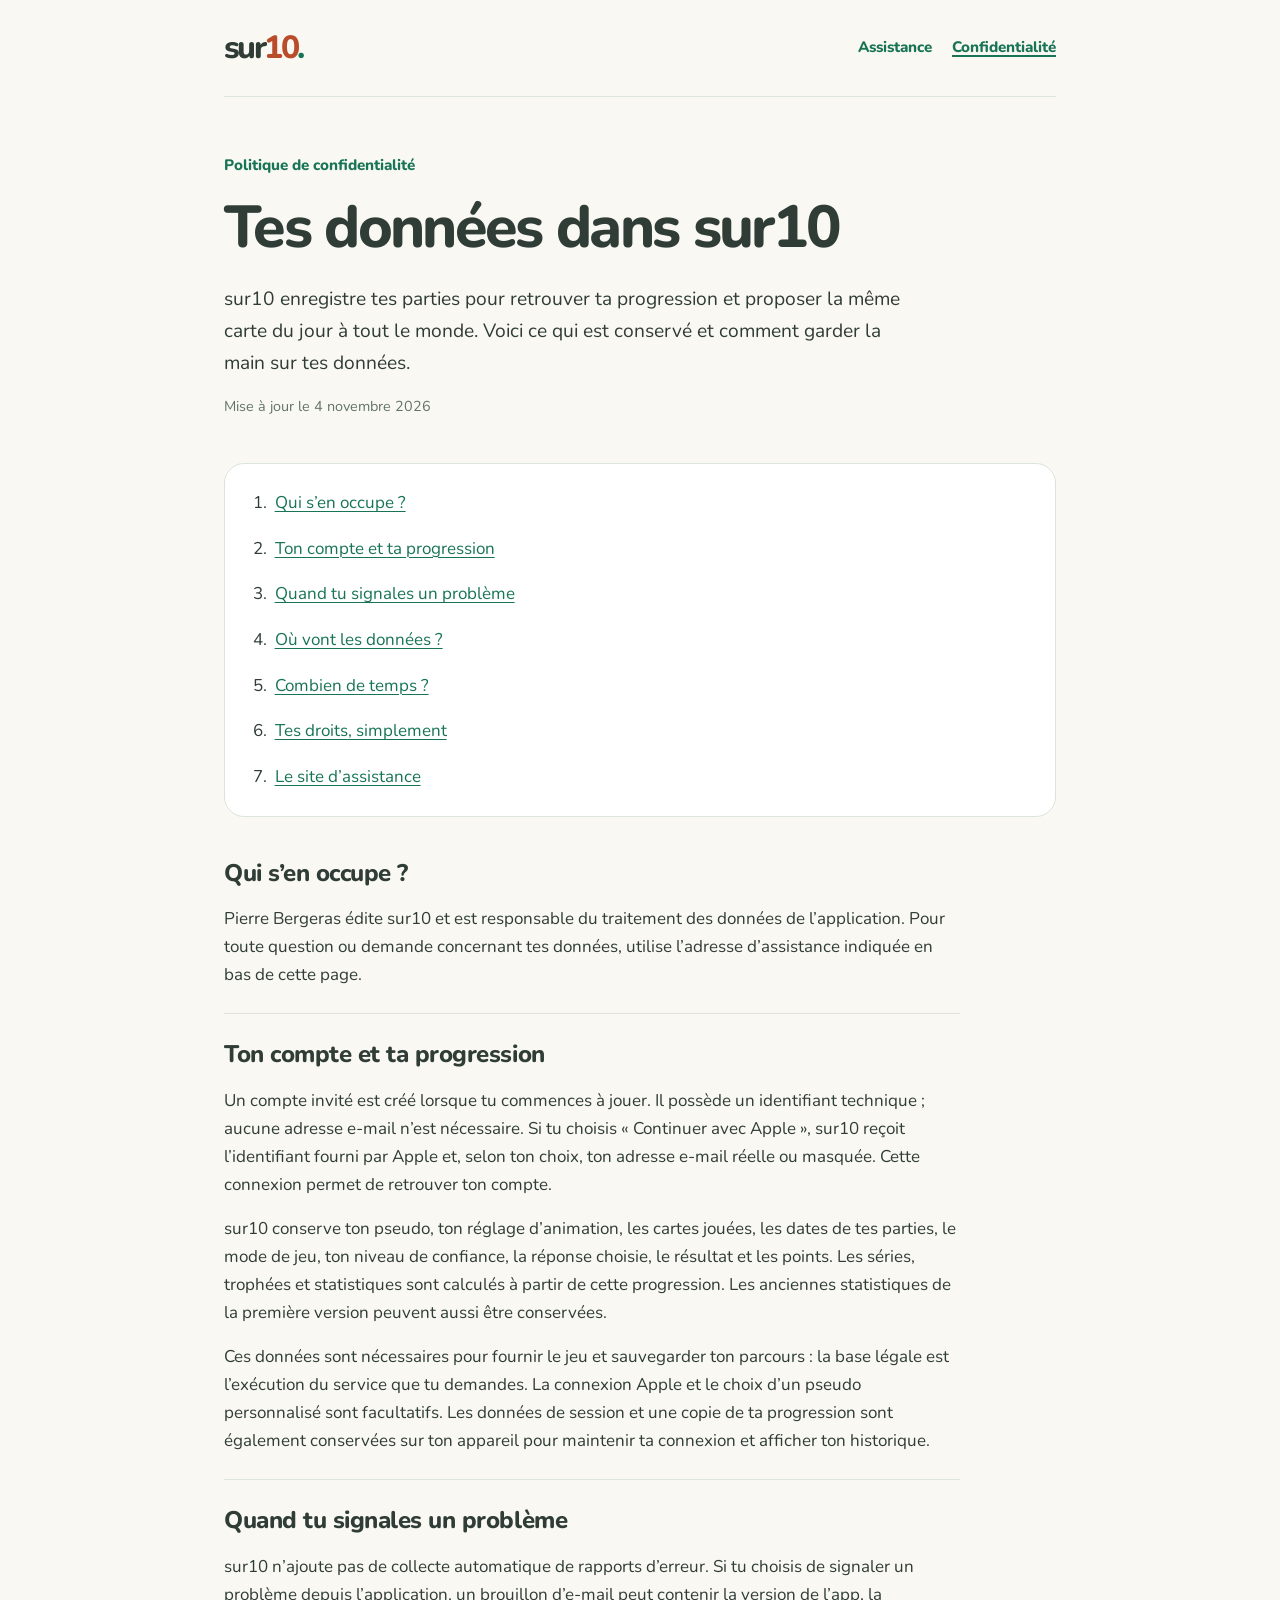
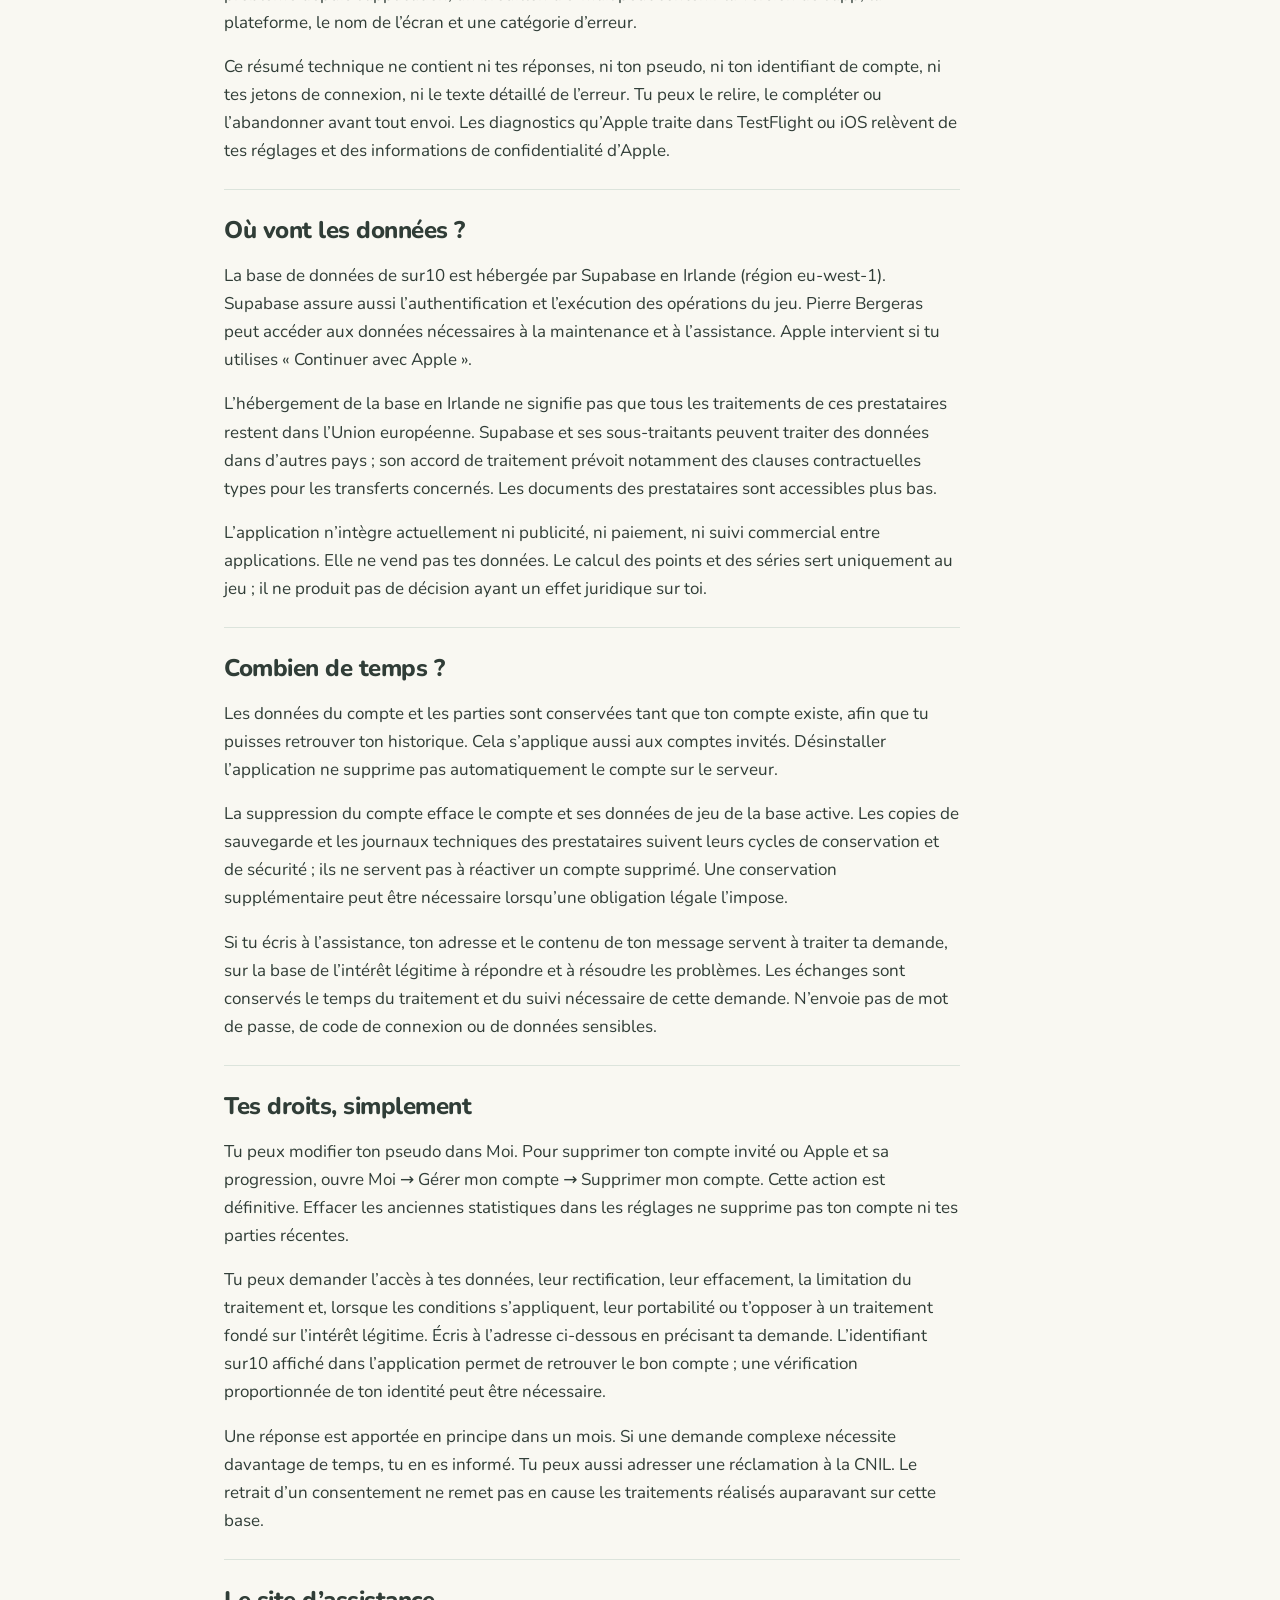
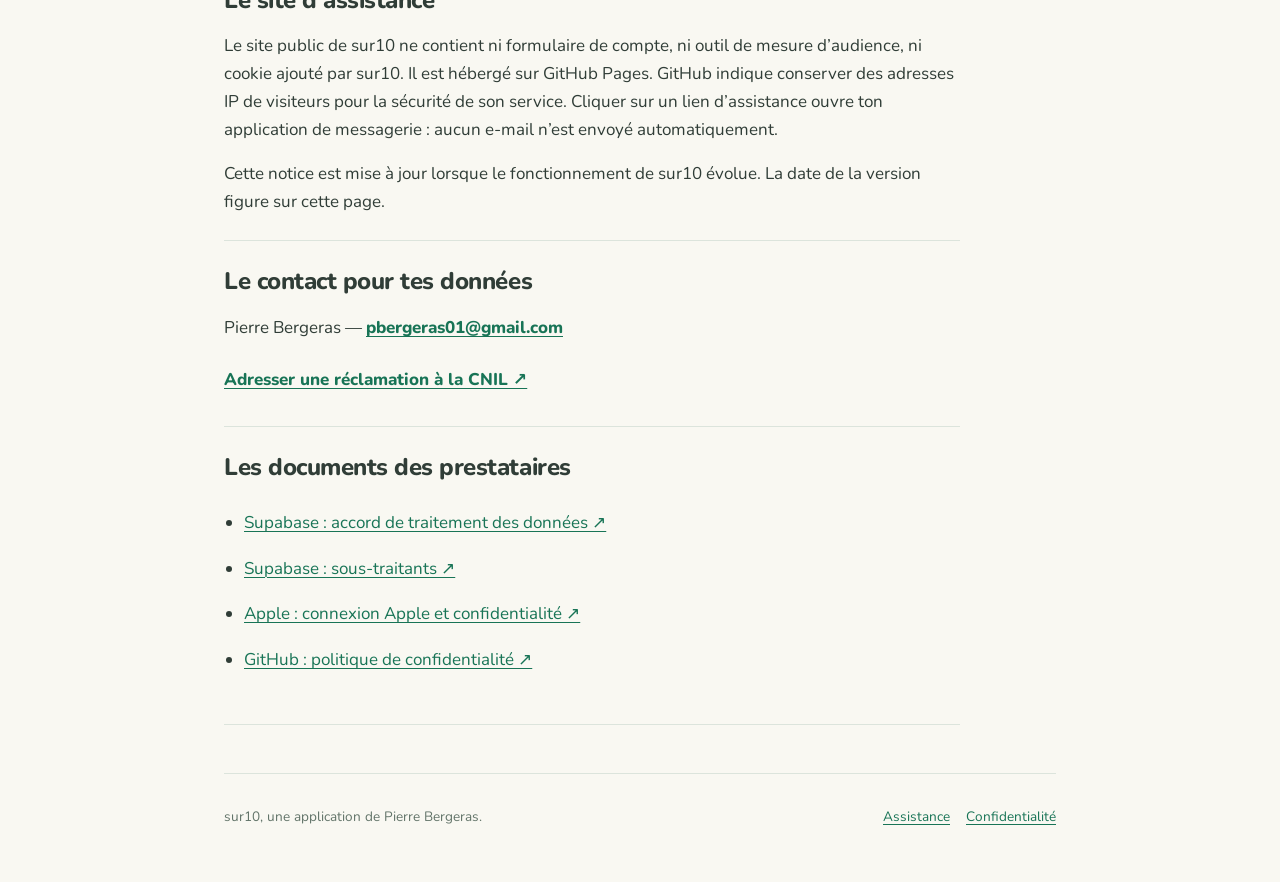
==== privacy.html @ d3b64c80 "Publish sur10 support and privacy pages" ====
<!doctype html>
<html lang="fr">
<head>
  <meta charset="utf-8">
  <meta name="viewport" content="width=device-width, initial-scale=1">
  <meta name="description" content="Les données utilisées par sur10, leur conservation et les moyens de demander leur accès ou leur suppression.">
  <meta name="theme-color" content="#F9F8F2">
  <title>Politique de confidentialité · sur10</title>
  <link rel="icon" type="image/svg+xml" href="assets/mark.svg">
  <link rel="stylesheet" href="styles.css">
  <link rel="canonical" href="https://pierrebgs.github.io/sur10-support/privacy.html">
</head>
<body>
  <a class="skip-link" href="#contenu">Aller au contenu</a>
  <header class="site-header">
    <a class="wordmark" href="index.html" aria-label="sur10, accueil">sur<span>10</span><i aria-hidden="true">.</i></a>
    <nav aria-label="Navigation principale">
      <a href="support.html">Assistance</a>
      <a href="privacy.html" aria-current="page">Confidentialité</a>
    </nav>
  </header>
  <main id="contenu" tabindex="-1">
    <div class="page-intro">
      <p class="eyebrow">Politique de confidentialité</p>
      <h1>Tes données dans sur10</h1>
      <p class="lead">sur10 enregistre tes parties pour retrouver ta progression et proposer la même carte du jour à tout le monde. Voici ce qui est conservé et comment garder la main sur tes données.</p>
      <p class="updated">Mise à jour le <time datetime="2026-11-04">4 novembre 2026</time></p>
    </div>
    <nav class="contents" aria-label="Sommaire de la politique"><ol><li><a href="#responsable">Qui s’en occupe ?</a></li><li><a href="#compte">Ton compte et ta progression</a></li><li><a href="#diagnostics">Quand tu signales un problème</a></li><li><a href="#destinataires">Où vont les données ?</a></li><li><a href="#conservation">Combien de temps ?</a></li><li><a href="#droits">Tes droits, simplement</a></li><li><a href="#site">Le site d’assistance</a></li></ol></nav>
    <div class="article">
      <section id="responsable"><h2>Qui s’en occupe ?</h2><p>Pierre Bergeras édite sur10 et est responsable du traitement des données de l’application. Pour toute question ou demande concernant tes données, utilise l’adresse d’assistance indiquée en bas de cette page.</p></section>
      <section id="compte"><h2>Ton compte et ta progression</h2><p>Un compte invité est créé lorsque tu commences à jouer. Il possède un identifiant technique ; aucune adresse e-mail n’est nécessaire. Si tu choisis « Continuer avec Apple », sur10 reçoit l’identifiant fourni par Apple et, selon ton choix, ton adresse e-mail réelle ou masquée. Cette connexion permet de retrouver ton compte.</p><p>sur10 conserve ton pseudo, ton réglage d’animation, les cartes jouées, les dates de tes parties, le mode de jeu, ton niveau de confiance, la réponse choisie, le résultat et les points. Les séries, trophées et statistiques sont calculés à partir de cette progression. Les anciennes statistiques de la première version peuvent aussi être conservées.</p><p>Ces données sont nécessaires pour fournir le jeu et sauvegarder ton parcours : la base légale est l’exécution du service que tu demandes. La connexion Apple et le choix d’un pseudo personnalisé sont facultatifs. Les données de session et une copie de ta progression sont également conservées sur ton appareil pour maintenir ta connexion et afficher ton historique.</p></section>
      <section id="diagnostics"><h2>Quand tu signales un problème</h2><p>sur10 n’ajoute pas de collecte automatique de rapports d’erreur. Si tu choisis de signaler un problème depuis l’application, un brouillon d’e-mail peut contenir la version de l’app, la plateforme, le nom de l’écran et une catégorie d’erreur.</p><p>Ce résumé technique ne contient ni tes réponses, ni ton pseudo, ni ton identifiant de compte, ni tes jetons de connexion, ni le texte détaillé de l’erreur. Tu peux le relire, le compléter ou l’abandonner avant tout envoi. Les diagnostics qu’Apple traite dans TestFlight ou iOS relèvent de tes réglages et des informations de confidentialité d’Apple.</p></section>
      <section id="destinataires"><h2>Où vont les données ?</h2><p>La base de données de sur10 est hébergée par Supabase en Irlande (région eu-west-1). Supabase assure aussi l’authentification et l’exécution des opérations du jeu. Pierre Bergeras peut accéder aux données nécessaires à la maintenance et à l’assistance. Apple intervient si tu utilises « Continuer avec Apple ».</p><p>L’hébergement de la base en Irlande ne signifie pas que tous les traitements de ces prestataires restent dans l’Union européenne. Supabase et ses sous-traitants peuvent traiter des données dans d’autres pays ; son accord de traitement prévoit notamment des clauses contractuelles types pour les transferts concernés. Les documents des prestataires sont accessibles plus bas.</p><p>L’application n’intègre actuellement ni publicité, ni paiement, ni suivi commercial entre applications. Elle ne vend pas tes données. Le calcul des points et des séries sert uniquement au jeu ; il ne produit pas de décision ayant un effet juridique sur toi.</p></section>
      <section id="conservation"><h2>Combien de temps ?</h2><p>Les données du compte et les parties sont conservées tant que ton compte existe, afin que tu puisses retrouver ton historique. Cela s’applique aussi aux comptes invités. Désinstaller l’application ne supprime pas automatiquement le compte sur le serveur.</p><p>La suppression du compte efface le compte et ses données de jeu de la base active. Les copies de sauvegarde et les journaux techniques des prestataires suivent leurs cycles de conservation et de sécurité ; ils ne servent pas à réactiver un compte supprimé. Une conservation supplémentaire peut être nécessaire lorsqu’une obligation légale l’impose.</p><p>Si tu écris à l’assistance, ton adresse et le contenu de ton message servent à traiter ta demande, sur la base de l’intérêt légitime à répondre et à résoudre les problèmes. Les échanges sont conservés le temps du traitement et du suivi nécessaire de cette demande. N’envoie pas de mot de passe, de code de connexion ou de données sensibles.</p></section>
      <section id="droits"><h2>Tes droits, simplement</h2><p>Tu peux modifier ton pseudo dans Moi. Pour supprimer ton compte invité ou Apple et sa progression, ouvre Moi → Gérer mon compte → Supprimer mon compte. Cette action est définitive. Effacer les anciennes statistiques dans les réglages ne supprime pas ton compte ni tes parties récentes.</p><p>Tu peux demander l’accès à tes données, leur rectification, leur effacement, la limitation du traitement et, lorsque les conditions s’appliquent, leur portabilité ou t’opposer à un traitement fondé sur l’intérêt légitime. Écris à l’adresse ci-dessous en précisant ta demande. L’identifiant sur10 affiché dans l’application permet de retrouver le bon compte ; une vérification proportionnée de ton identité peut être nécessaire.</p><p>Une réponse est apportée en principe dans un mois. Si une demande complexe nécessite davantage de temps, tu en es informé. Tu peux aussi adresser une réclamation à la CNIL. Le retrait d’un consentement ne remet pas en cause les traitements réalisés auparavant sur cette base.</p></section>
      <section id="site"><h2>Le site d’assistance</h2><p>Le site public de sur10 ne contient ni formulaire de compte, ni outil de mesure d’audience, ni cookie ajouté par sur10. Il est hébergé sur GitHub Pages. GitHub indique conserver des adresses IP de visiteurs pour la sécurité de son service. Cliquer sur un lien d’assistance ouvre ton application de messagerie : aucun e-mail n’est envoyé automatiquement.</p><p>Cette notice est mise à jour lorsque le fonctionnement de sur10 évolue. La date de la version figure sur cette page.</p></section>
      <section id="contact"><h2>Le contact pour tes données</h2><p>Pierre Bergeras — <a class="contact-address" href="mailto:pbergeras01@gmail.com?subject=sur10%20%E2%80%94%20Assistance">pbergeras01@gmail.com</a></p><p><a class="text-link" href="https://www.cnil.fr/fr/adresser-une-plainte">Adresser une réclamation à la CNIL <span aria-hidden="true">↗</span></a></p></section>
      <section id="prestataires"><h2>Les documents des prestataires</h2><ul class="provider-links"><li><a href="https://supabase.com/legal/customer-resources/data-processing-addendum">Supabase : accord de traitement des données <span aria-hidden="true">↗</span></a></li><li><a href="https://supabase.com/legal/customer-resources/subprocessor-list">Supabase : sous-traitants <span aria-hidden="true">↗</span></a></li><li><a href="https://www.apple.com/legal/privacy/data/fr/sign-in-with-apple/">Apple : connexion Apple et confidentialité <span aria-hidden="true">↗</span></a></li><li><a href="https://docs.github.com/fr/site-policy/privacy-policies/github-general-privacy-statement">GitHub : politique de confidentialité <span aria-hidden="true">↗</span></a></li></ul></section>
    </div>
  </main>
  <footer class="site-footer">
    <p>sur10, une application de Pierre Bergeras.</p>
    <div><a href="support.html">Assistance</a><a href="privacy.html">Confidentialité</a></div>
  </footer>
</body>
</html>
---- styles.css ----
@font-face{font-family:Nunito;src:url("assets/Nunito-Regular.ttf") format("truetype");font-style:normal;font-weight:400;font-display:swap}
@font-face{font-family:Nunito;src:url("assets/Nunito-ExtraBold.ttf") format("truetype");font-style:normal;font-weight:700 900;font-display:swap}
:root{color-scheme:light;--paper:#f9f8f2;--ink:#303d37;--muted:#627469;--green:#187456;--soft:#e6f6ee;--coral:#b94c2b;--line:#dce4dc}
*{box-sizing:border-box}
html{scroll-padding-top:2rem}
body{margin:0;background:var(--paper);color:var(--ink);font-family:Nunito,ui-rounded,system-ui,-apple-system,sans-serif;font-size:1.0625rem;line-height:1.65;-webkit-text-size-adjust:100%}
a{color:var(--green);text-underline-offset:.2em;text-decoration-thickness:.08em;overflow-wrap:anywhere}
a:hover{color:var(--coral)}
a:focus-visible{outline:3px solid var(--green);outline-offset:5px;border-radius:4px}
p{margin:0 0 1rem}
strong,h1,h2{font-weight:800}
.site-header,.site-footer,main{width:min(100% - 3rem,52rem);margin-inline:auto}
.site-header{display:flex;align-items:center;justify-content:space-between;gap:1rem;padding:1.5rem 0;border-bottom:1px solid var(--line)}
.wordmark{font-size:2rem;line-height:1.5;font-weight:800;letter-spacing:-.08em;text-decoration:none;color:var(--ink);white-space:nowrap}
.wordmark span{color:var(--coral)}
.wordmark i{color:var(--green);font-style:normal}
.site-header nav{display:flex;gap:.25rem 1.25rem;flex-wrap:wrap;justify-content:flex-end}
.site-header nav a{display:flex;align-items:center;min-height:44px;font-size:.95rem;font-weight:800;text-decoration:none}
.site-header nav a[aria-current]{text-decoration:underline;text-decoration-thickness:2px}
.hero{padding:5rem 0 3.5rem;max-width:44rem}
.eyebrow{font-size:.95rem;font-weight:800;color:var(--green);margin-bottom:1.15rem}
h1{font-size:clamp(2.5rem,7vw,4.25rem);line-height:1.08;letter-spacing:-.045em;margin:0 0 1.5rem}
.hero h1 span{color:var(--green)}
.lead{font-size:1.2rem;line-height:1.65;max-width:43rem}
.score-rule{display:flex;gap:1rem;align-items:center;width:14rem;margin-top:2rem}
.score-rule>span:not(.score-line){width:2.8rem;height:2.8rem;display:grid;place-items:center;border:2px solid var(--green);border-bottom-width:5px;border-radius:.85rem;font-weight:800;font-size:1.3rem;background:#fff}
.score-rule>span:last-child{background:var(--green);color:#fff}
.score-line{flex:1;border-top:3px dotted #a9b8aa}
.caption{font-size:.9rem;color:var(--muted);margin-top:.8rem}
.home-links{border-top:1px solid var(--line)}
.feature-link{display:flex;align-items:center;justify-content:space-between;gap:1.5rem;padding:1.5rem 0;border-bottom:1px solid var(--line);text-decoration:none}
.feature-link strong{display:block;font-size:1.4rem;line-height:1.4}
.feature-link small{display:block;margin-top:.35rem;font-size:1rem;font-weight:400;color:var(--muted)}
.feature-link>span:last-child{font-size:1.7rem}
.home-note{color:var(--muted);font-size:.9rem;margin-top:1.5rem}
.page-intro{padding:3.5rem 0 1.25rem}
.page-intro h1{font-size:clamp(2.4rem,7vw,3.7rem)}
.contact-box{background:var(--soft);padding:1.5rem;border-radius:1.25rem;margin:0 0 2rem}
.contact-address{font-weight:800}
.contact-box>.contact-address{display:inline-block;font-size:1.2rem;min-height:44px}
.contact-box p{font-size:.95rem;color:var(--muted);margin:0;max-width:40rem}
.article{max-width:46rem}
.article section{padding:1.5rem 0;border-bottom:1px solid var(--line)}
.article h2{font-size:1.5rem;line-height:1.35;letter-spacing:-.02em;margin:0 0 1rem}
.article p:last-child{margin-bottom:0}
.text-link{display:inline-block;min-height:44px;padding-block:.5rem;font-weight:800}
.updated{font-size:.9rem;color:var(--muted)}
.contents{background:#fff;border:1px solid var(--line);border-radius:1.25rem;padding:1rem 1.5rem;margin:.5rem 0 1rem}
.contents ol{padding-left:1.35rem;margin:0}
.contents a,.provider-links a{display:inline-block;padding-block:.55rem;min-height:44px}
.contents li{padding-left:.25rem}
.provider-links{padding-left:1.25rem}
.site-footer{display:flex;justify-content:space-between;gap:1rem;flex-wrap:wrap;padding:2rem 0;margin-top:3rem;border-top:1px solid var(--line);font-size:.85rem;color:var(--muted)}
.site-footer p{margin:0}
.site-footer div{display:flex;gap:1rem;flex-wrap:wrap}
.site-footer a{display:inline-block;min-height:44px}
.skip-link{position:absolute;left:1rem;top:-10rem;padding:.7rem 1rem;background:var(--ink);color:#fff;z-index:2}
.skip-link:focus{top:1rem;color:#fff}
@media(max-width:480px){.site-header,.site-footer,main{width:calc(100% - 2.25rem)}.site-header{align-items:flex-start;padding-top:1rem}.site-header nav{gap:0 .75rem;max-width:15rem}.site-header nav a{font-size:.85rem}.hero{padding-top:3.5rem}.lead{font-size:1.1rem}.page-intro{padding-top:2.5rem}.contact-box{padding:1.2rem}.contact-box>.contact-address{font-size:1.05rem}}
@media print{body{background:#fff}.site-header nav,.skip-link,.site-footer div{display:none}.site-header,.site-footer,main{width:100%}h1{font-size:2rem}.page-intro{padding-top:1rem}.article section{break-inside:avoid}.contents{display:none}a{color:inherit}}
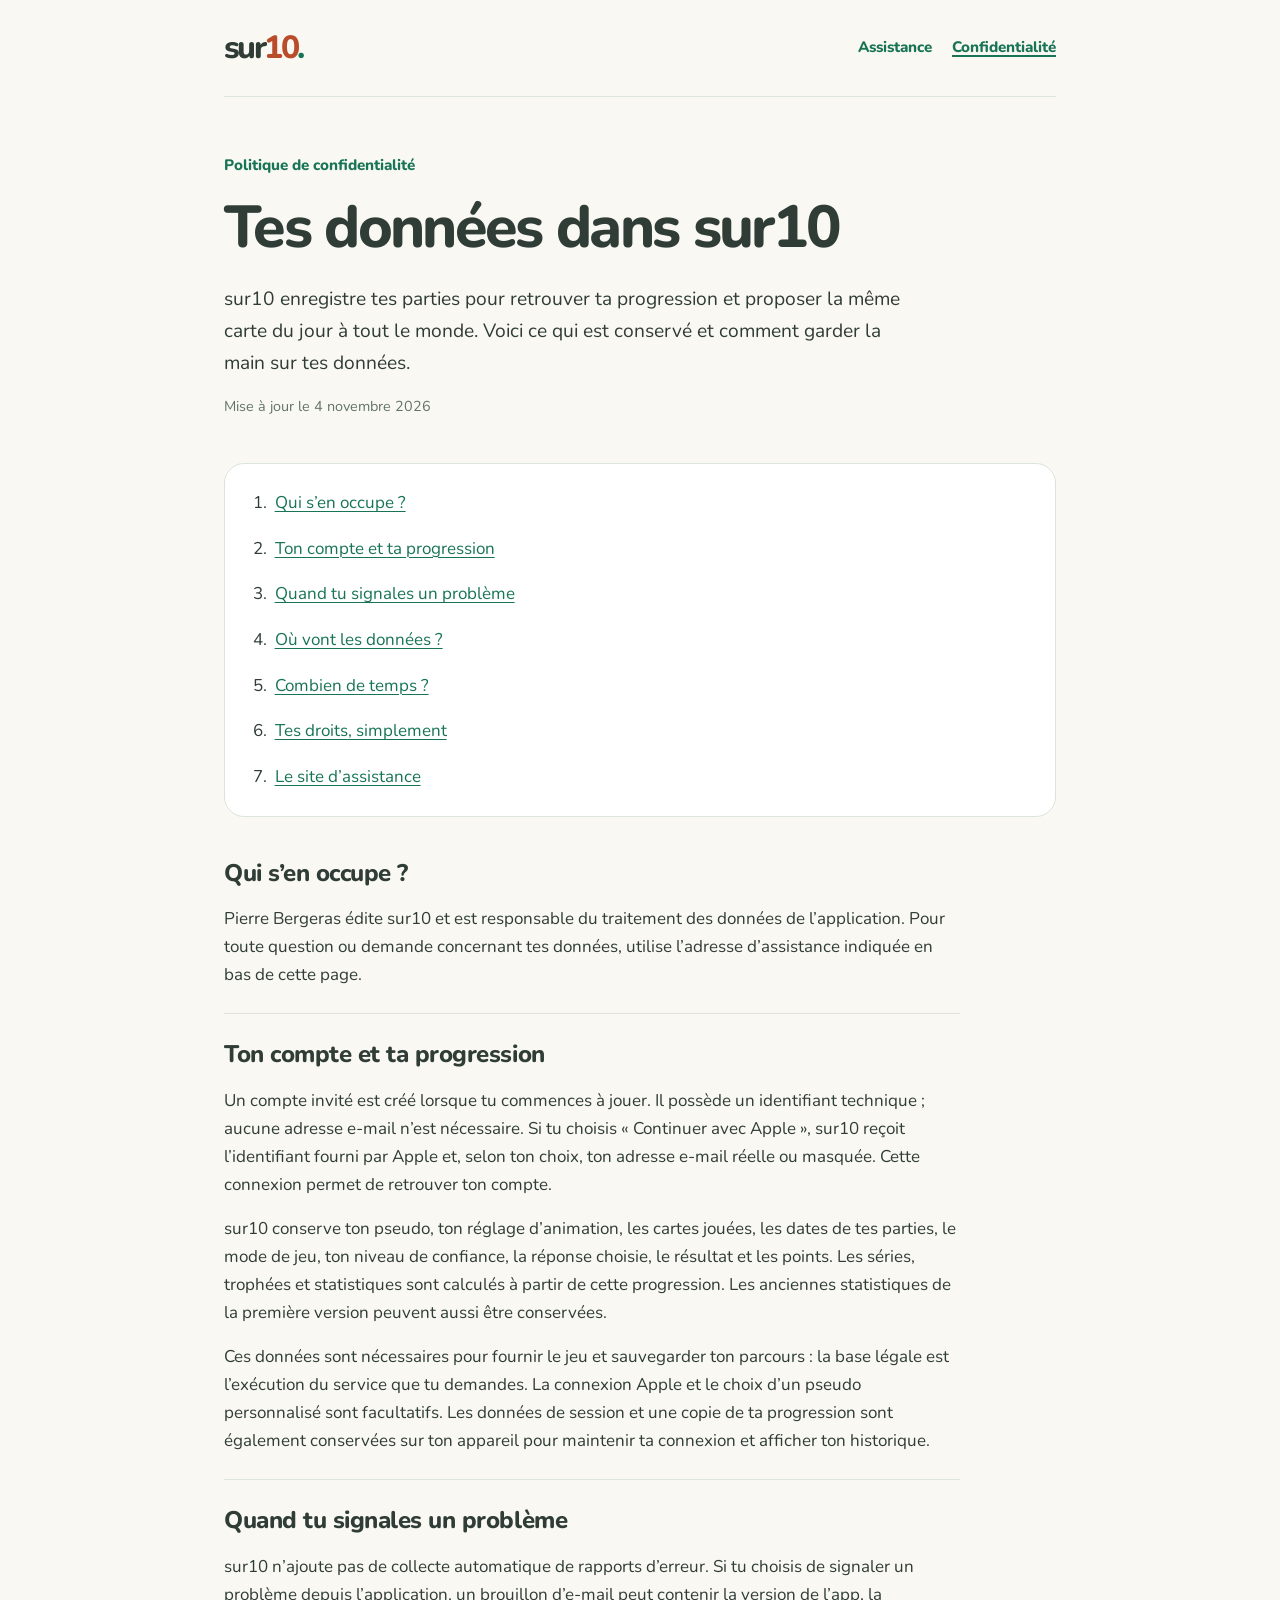
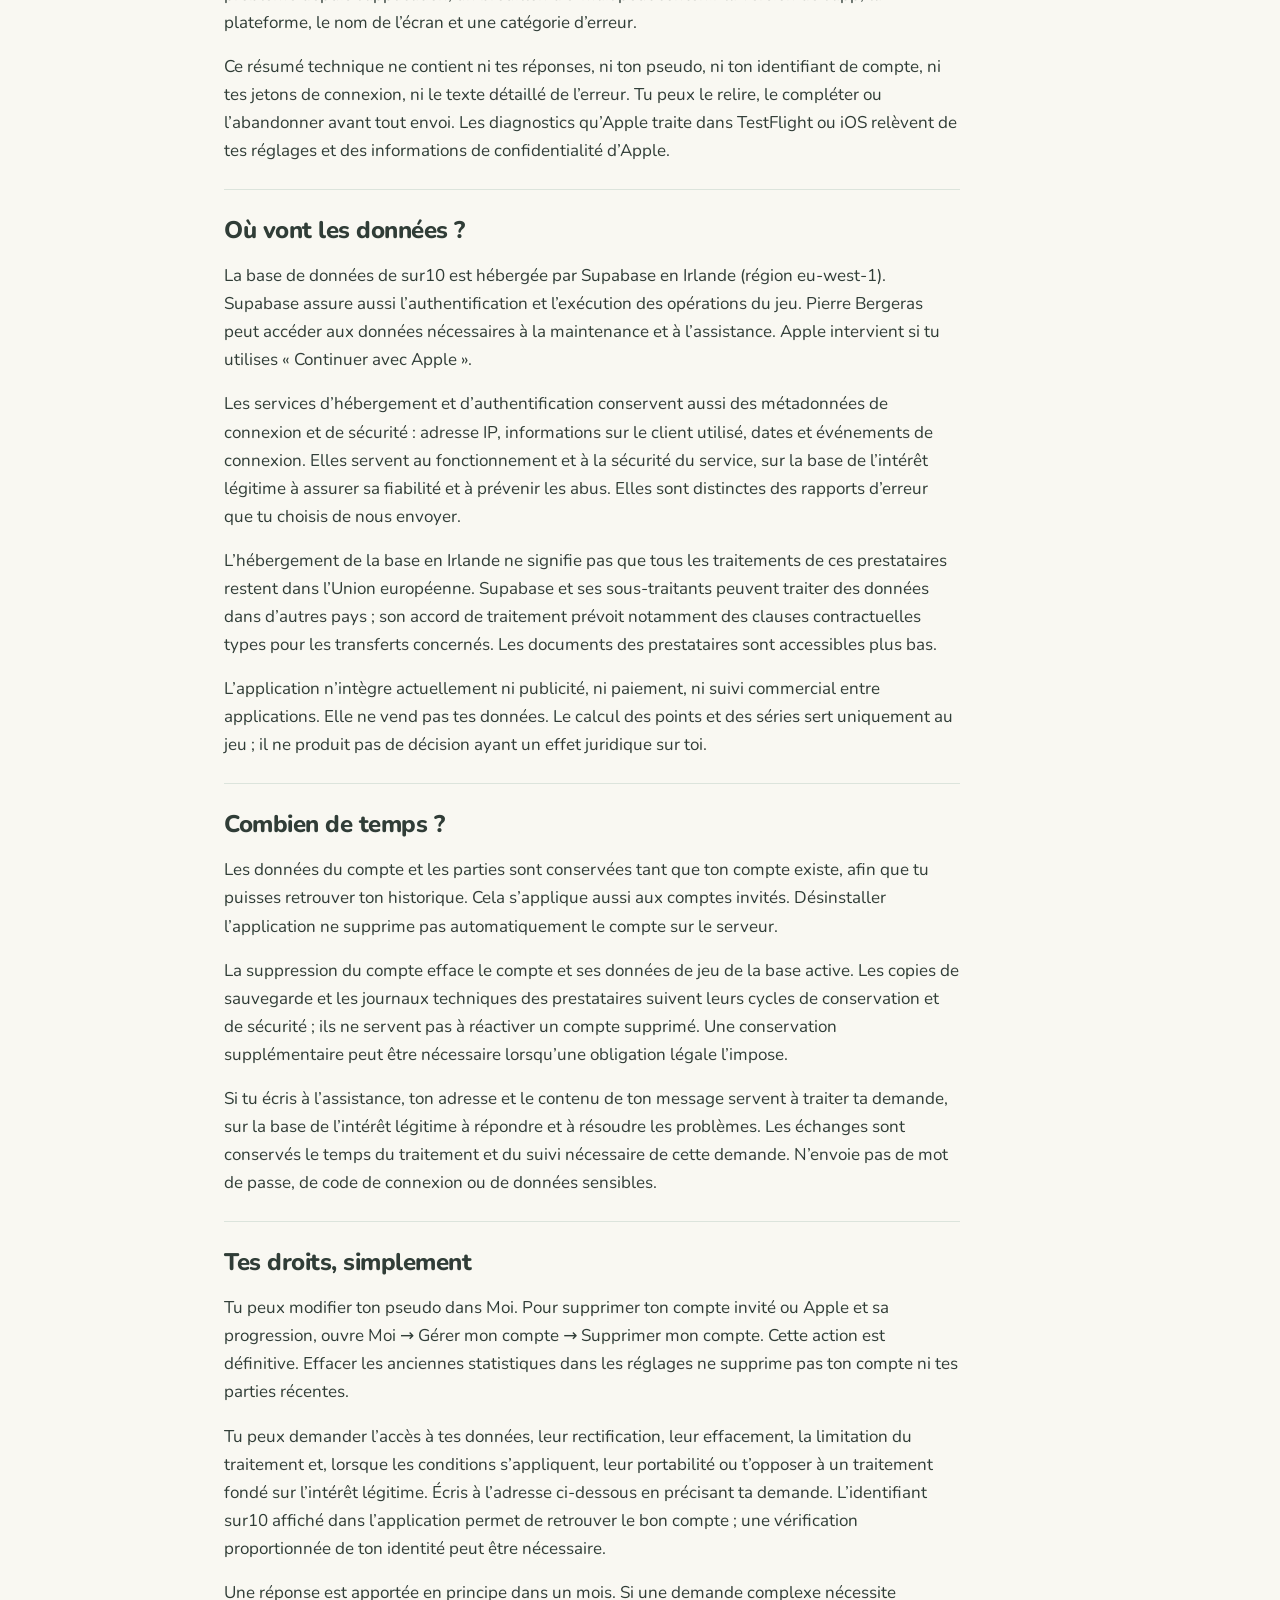
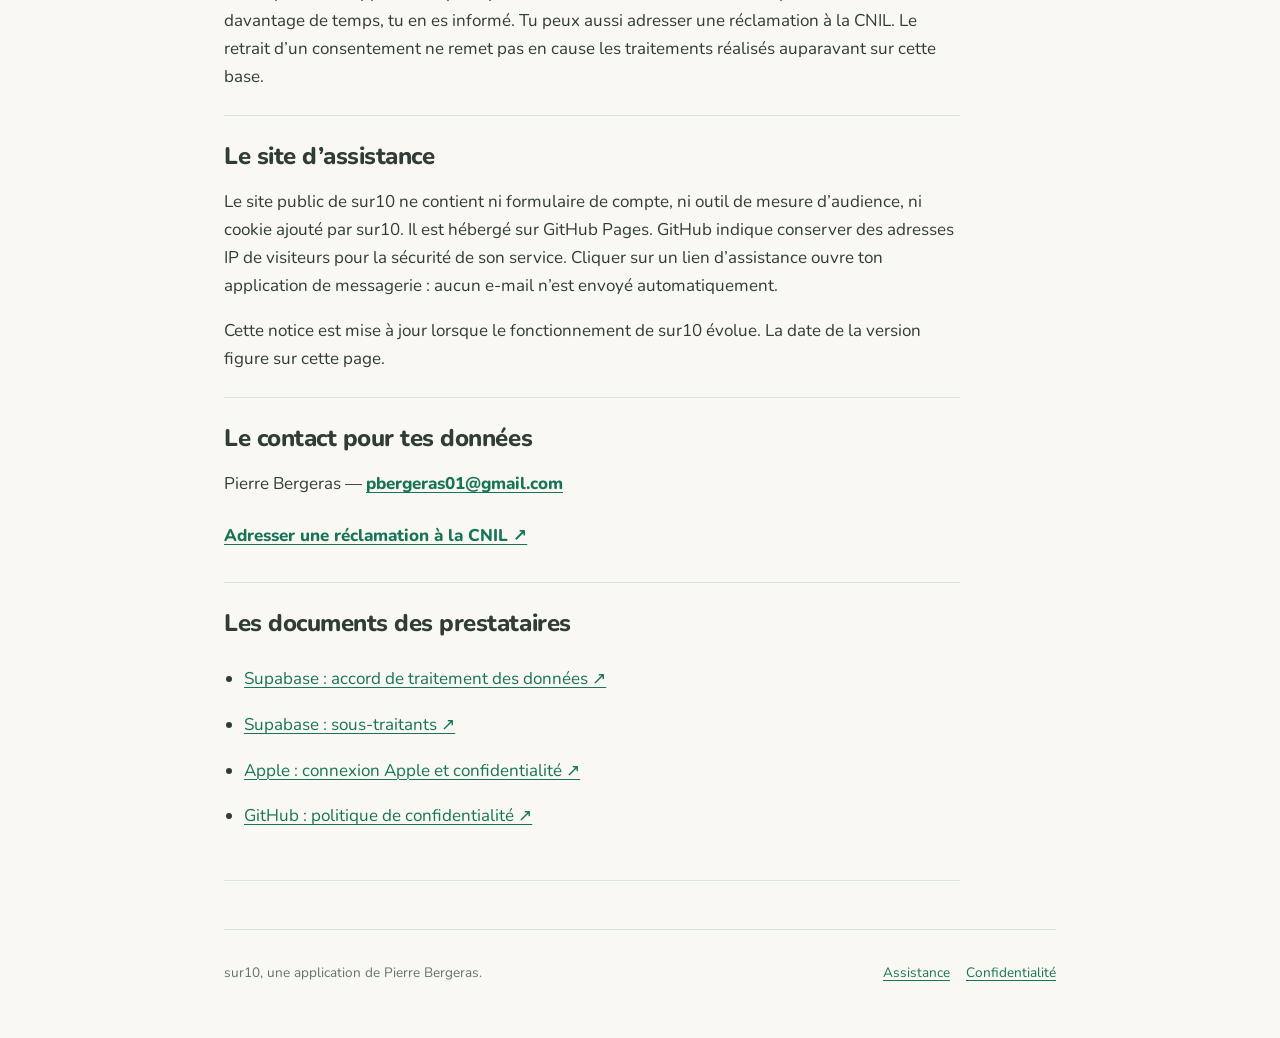
==== commit ddecf63f: "Clarify authentication security logs in privacy notice" ====
--- a/privacy.html
+++ b/privacy.html
@@ -31,7 +31,7 @@
       <section id="responsable"><h2>Qui s’en occupe ?</h2><p>Pierre Bergeras édite sur10 et est responsable du traitement des données de l’application. Pour toute question ou demande concernant tes données, utilise l’adresse d’assistance indiquée en bas de cette page.</p></section>
       <section id="compte"><h2>Ton compte et ta progression</h2><p>Un compte invité est créé lorsque tu commences à jouer. Il possède un identifiant technique ; aucune adresse e-mail n’est nécessaire. Si tu choisis « Continuer avec Apple », sur10 reçoit l’identifiant fourni par Apple et, selon ton choix, ton adresse e-mail réelle ou masquée. Cette connexion permet de retrouver ton compte.</p><p>sur10 conserve ton pseudo, ton réglage d’animation, les cartes jouées, les dates de tes parties, le mode de jeu, ton niveau de confiance, la réponse choisie, le résultat et les points. Les séries, trophées et statistiques sont calculés à partir de cette progression. Les anciennes statistiques de la première version peuvent aussi être conservées.</p><p>Ces données sont nécessaires pour fournir le jeu et sauvegarder ton parcours : la base légale est l’exécution du service que tu demandes. La connexion Apple et le choix d’un pseudo personnalisé sont facultatifs. Les données de session et une copie de ta progression sont également conservées sur ton appareil pour maintenir ta connexion et afficher ton historique.</p></section>
       <section id="diagnostics"><h2>Quand tu signales un problème</h2><p>sur10 n’ajoute pas de collecte automatique de rapports d’erreur. Si tu choisis de signaler un problème depuis l’application, un brouillon d’e-mail peut contenir la version de l’app, la plateforme, le nom de l’écran et une catégorie d’erreur.</p><p>Ce résumé technique ne contient ni tes réponses, ni ton pseudo, ni ton identifiant de compte, ni tes jetons de connexion, ni le texte détaillé de l’erreur. Tu peux le relire, le compléter ou l’abandonner avant tout envoi. Les diagnostics qu’Apple traite dans TestFlight ou iOS relèvent de tes réglages et des informations de confidentialité d’Apple.</p></section>
-      <section id="destinataires"><h2>Où vont les données ?</h2><p>La base de données de sur10 est hébergée par Supabase en Irlande (région eu-west-1). Supabase assure aussi l’authentification et l’exécution des opérations du jeu. Pierre Bergeras peut accéder aux données nécessaires à la maintenance et à l’assistance. Apple intervient si tu utilises « Continuer avec Apple ».</p><p>L’hébergement de la base en Irlande ne signifie pas que tous les traitements de ces prestataires restent dans l’Union européenne. Supabase et ses sous-traitants peuvent traiter des données dans d’autres pays ; son accord de traitement prévoit notamment des clauses contractuelles types pour les transferts concernés. Les documents des prestataires sont accessibles plus bas.</p><p>L’application n’intègre actuellement ni publicité, ni paiement, ni suivi commercial entre applications. Elle ne vend pas tes données. Le calcul des points et des séries sert uniquement au jeu ; il ne produit pas de décision ayant un effet juridique sur toi.</p></section>
+      <section id="destinataires"><h2>Où vont les données ?</h2><p>La base de données de sur10 est hébergée par Supabase en Irlande (région eu-west-1). Supabase assure aussi l’authentification et l’exécution des opérations du jeu. Pierre Bergeras peut accéder aux données nécessaires à la maintenance et à l’assistance. Apple intervient si tu utilises « Continuer avec Apple ».</p><p>Les services d’hébergement et d’authentification conservent aussi des métadonnées de connexion et de sécurité : adresse IP, informations sur le client utilisé, dates et événements de connexion. Elles servent au fonctionnement et à la sécurité du service, sur la base de l’intérêt légitime à assurer sa fiabilité et à prévenir les abus. Elles sont distinctes des rapports d’erreur que tu choisis de nous envoyer.</p><p>L’hébergement de la base en Irlande ne signifie pas que tous les traitements de ces prestataires restent dans l’Union européenne. Supabase et ses sous-traitants peuvent traiter des données dans d’autres pays ; son accord de traitement prévoit notamment des clauses contractuelles types pour les transferts concernés. Les documents des prestataires sont accessibles plus bas.</p><p>L’application n’intègre actuellement ni publicité, ni paiement, ni suivi commercial entre applications. Elle ne vend pas tes données. Le calcul des points et des séries sert uniquement au jeu ; il ne produit pas de décision ayant un effet juridique sur toi.</p></section>
       <section id="conservation"><h2>Combien de temps ?</h2><p>Les données du compte et les parties sont conservées tant que ton compte existe, afin que tu puisses retrouver ton historique. Cela s’applique aussi aux comptes invités. Désinstaller l’application ne supprime pas automatiquement le compte sur le serveur.</p><p>La suppression du compte efface le compte et ses données de jeu de la base active. Les copies de sauvegarde et les journaux techniques des prestataires suivent leurs cycles de conservation et de sécurité ; ils ne servent pas à réactiver un compte supprimé. Une conservation supplémentaire peut être nécessaire lorsqu’une obligation légale l’impose.</p><p>Si tu écris à l’assistance, ton adresse et le contenu de ton message servent à traiter ta demande, sur la base de l’intérêt légitime à répondre et à résoudre les problèmes. Les échanges sont conservés le temps du traitement et du suivi nécessaire de cette demande. N’envoie pas de mot de passe, de code de connexion ou de données sensibles.</p></section>
       <section id="droits"><h2>Tes droits, simplement</h2><p>Tu peux modifier ton pseudo dans Moi. Pour supprimer ton compte invité ou Apple et sa progression, ouvre Moi → Gérer mon compte → Supprimer mon compte. Cette action est définitive. Effacer les anciennes statistiques dans les réglages ne supprime pas ton compte ni tes parties récentes.</p><p>Tu peux demander l’accès à tes données, leur rectification, leur effacement, la limitation du traitement et, lorsque les conditions s’appliquent, leur portabilité ou t’opposer à un traitement fondé sur l’intérêt légitime. Écris à l’adresse ci-dessous en précisant ta demande. L’identifiant sur10 affiché dans l’application permet de retrouver le bon compte ; une vérification proportionnée de ton identité peut être nécessaire.</p><p>Une réponse est apportée en principe dans un mois. Si une demande complexe nécessite davantage de temps, tu en es informé. Tu peux aussi adresser une réclamation à la CNIL. Le retrait d’un consentement ne remet pas en cause les traitements réalisés auparavant sur cette base.</p></section>
       <section id="site"><h2>Le site d’assistance</h2><p>Le site public de sur10 ne contient ni formulaire de compte, ni outil de mesure d’audience, ni cookie ajouté par sur10. Il est hébergé sur GitHub Pages. GitHub indique conserver des adresses IP de visiteurs pour la sécurité de son service. Cliquer sur un lien d’assistance ouvre ton application de messagerie : aucun e-mail n’est envoyé automatiquement.</p><p>Cette notice est mise à jour lorsque le fonctionnement de sur10 évolue. La date de la version figure sur cette page.</p></section>
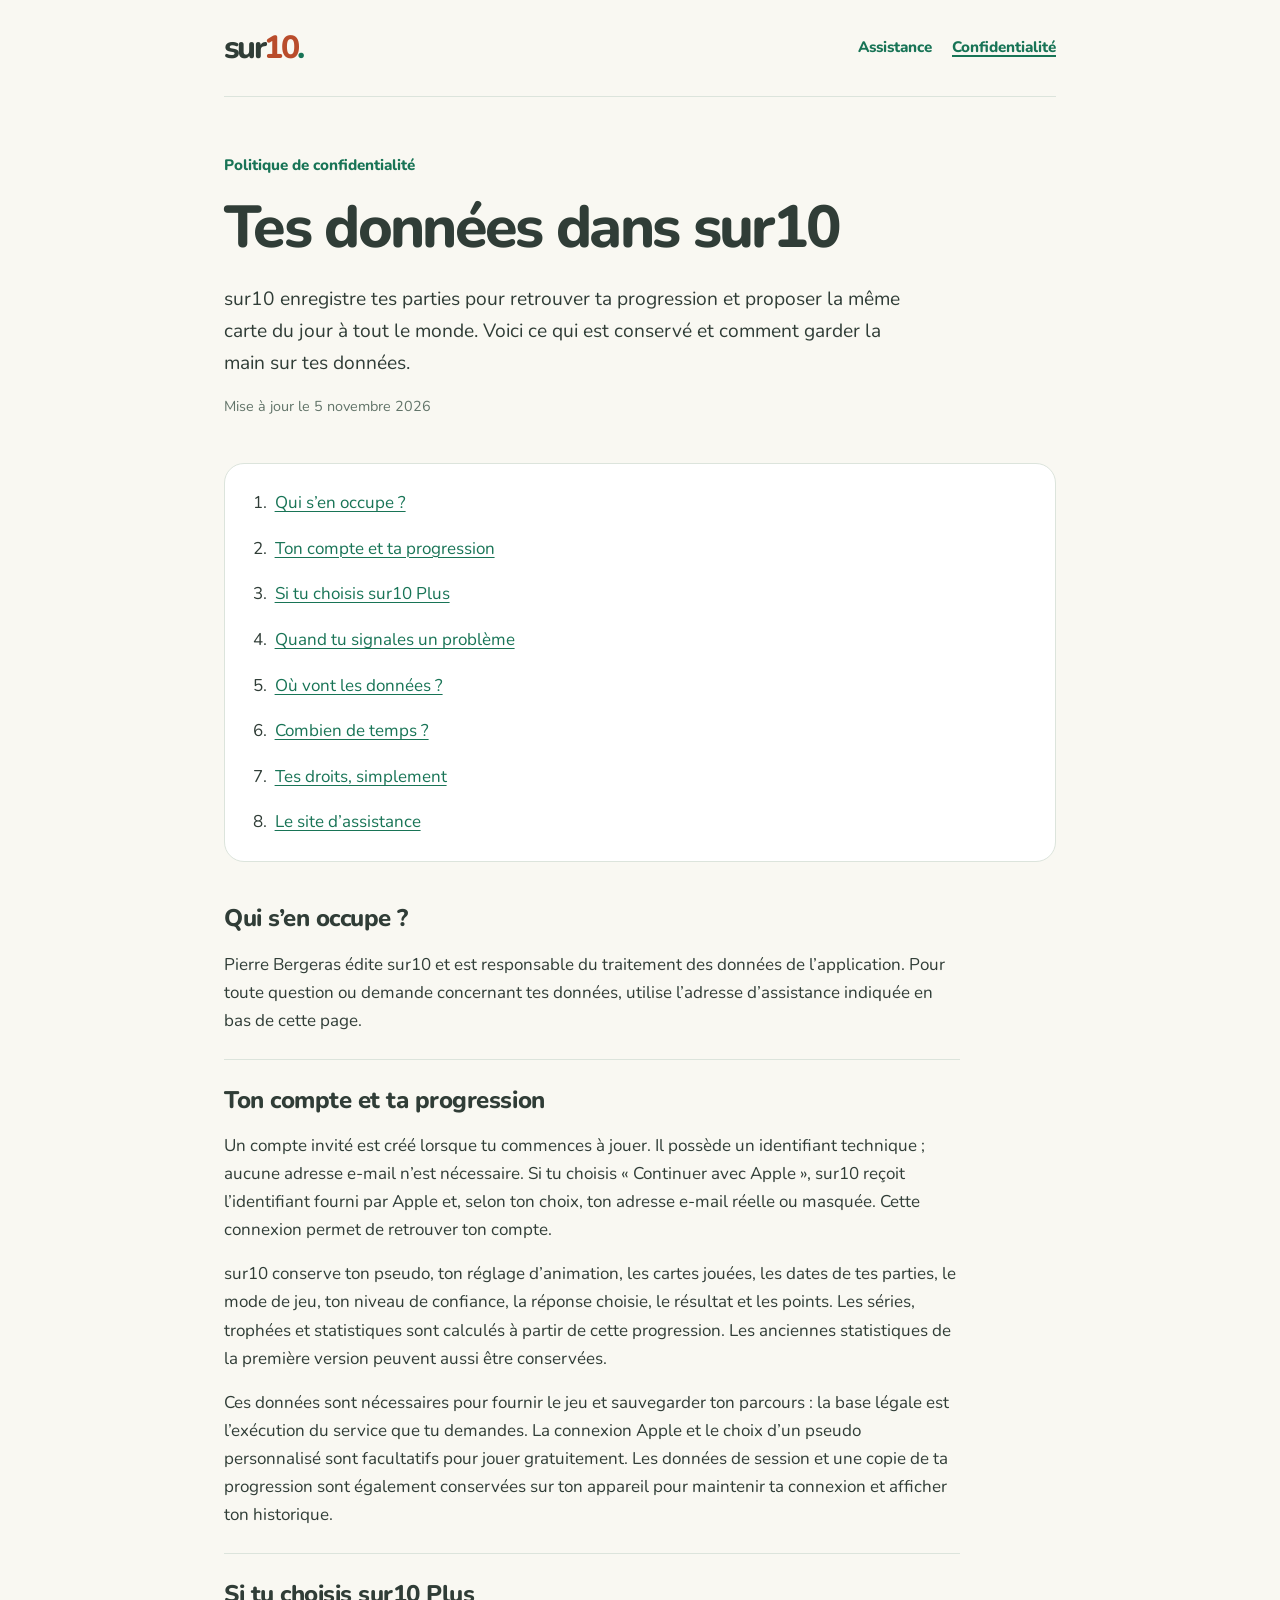
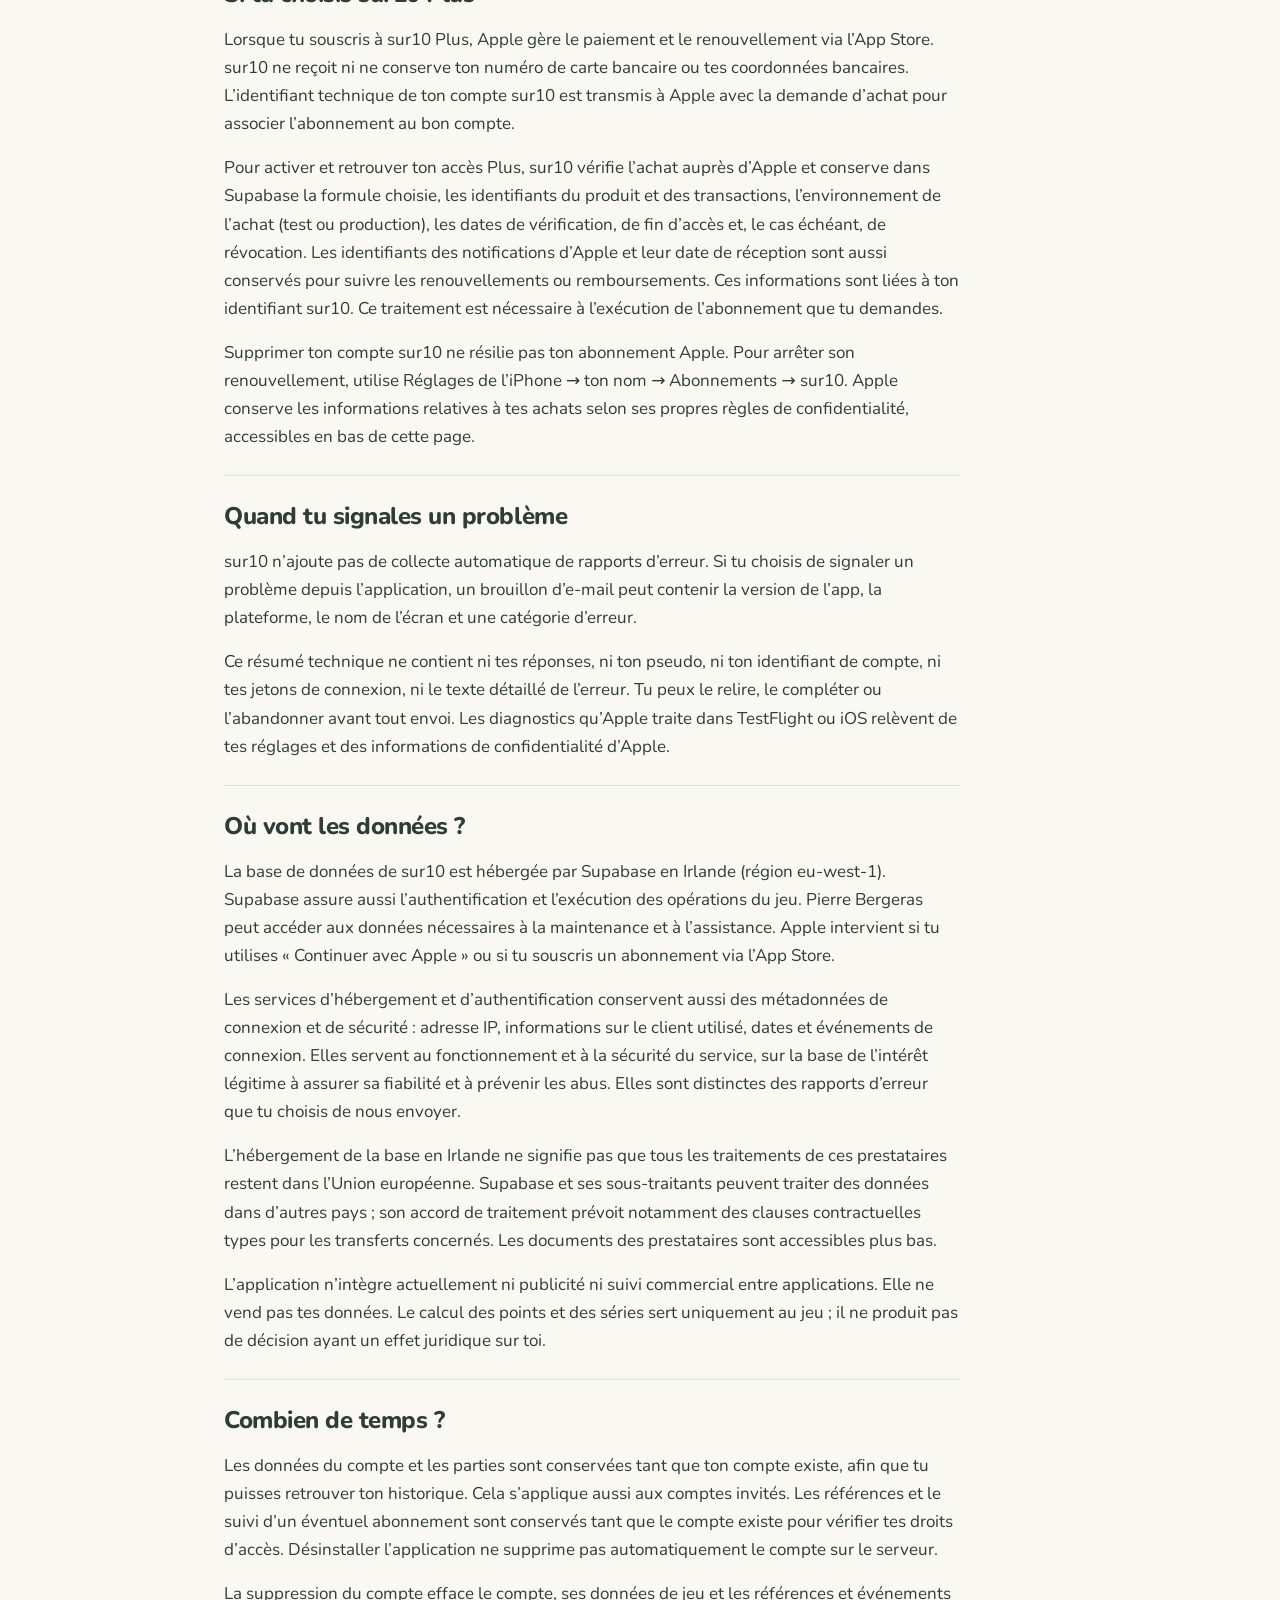
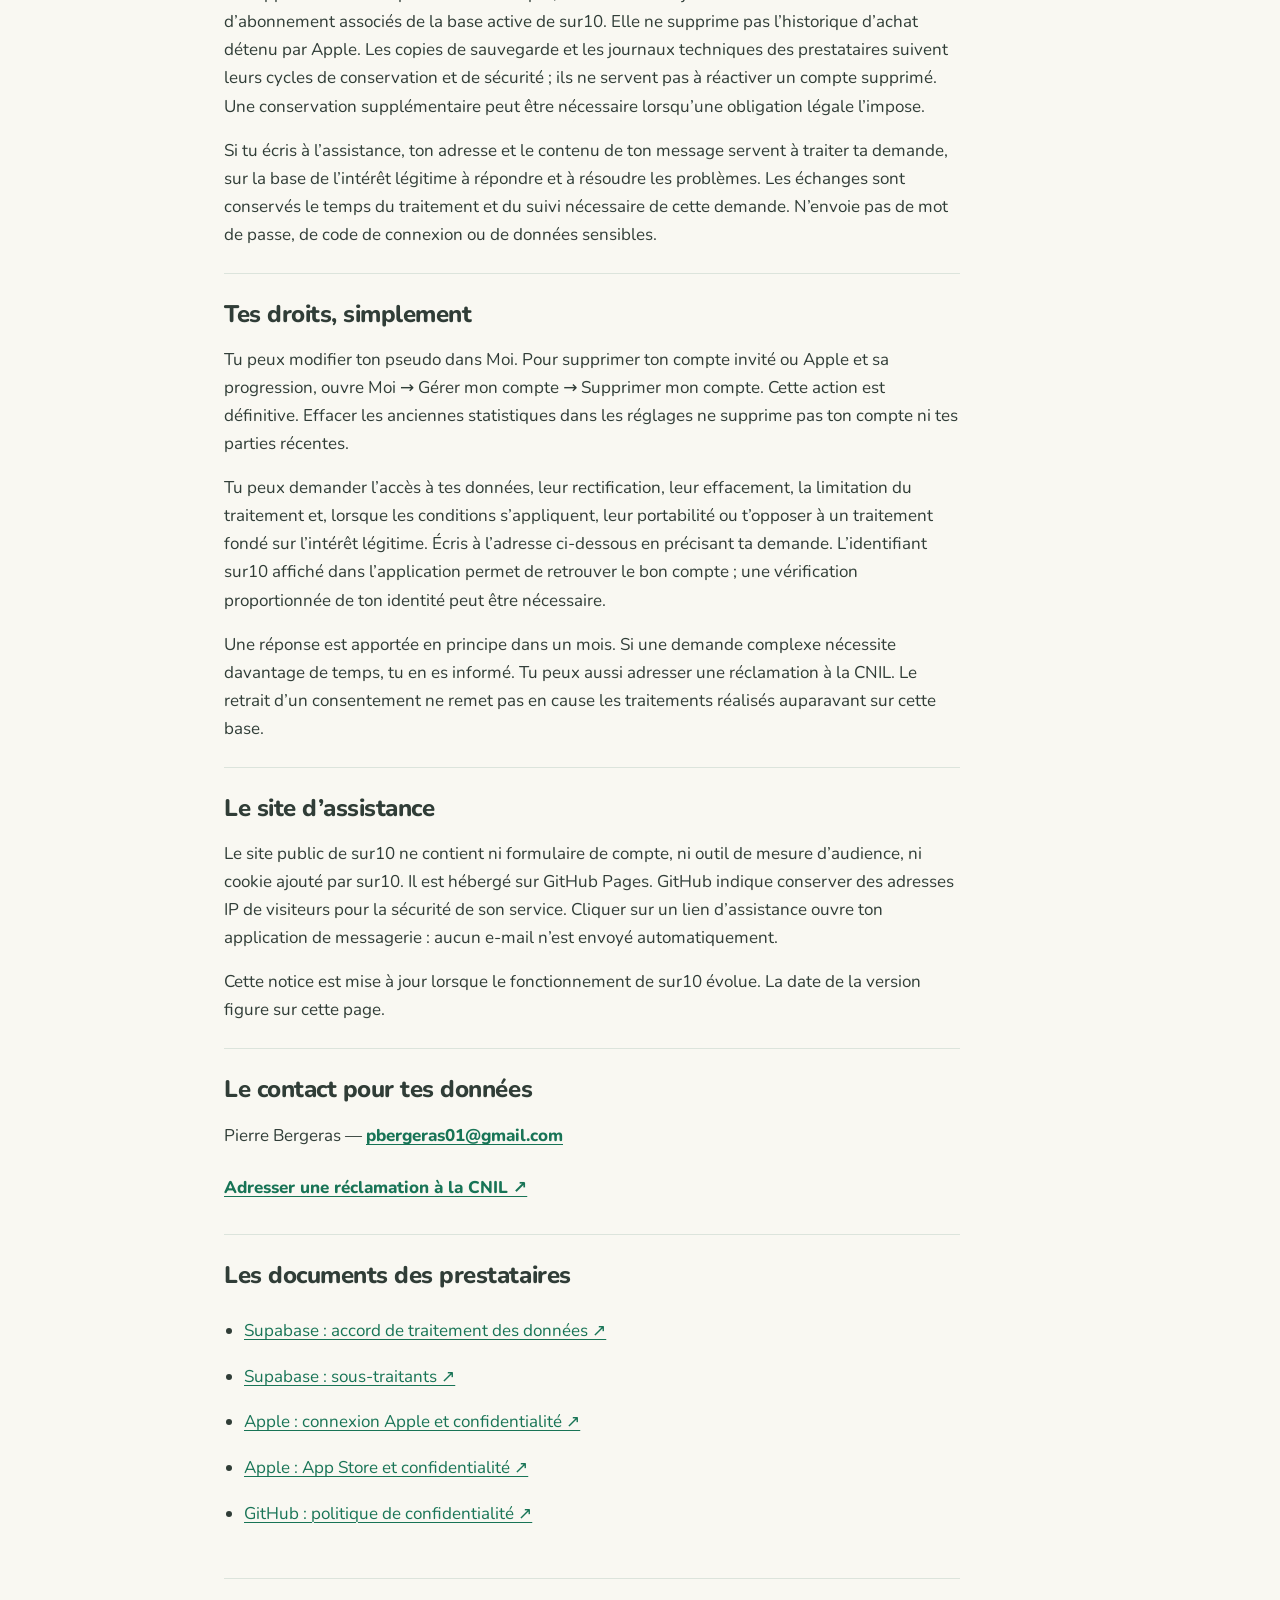
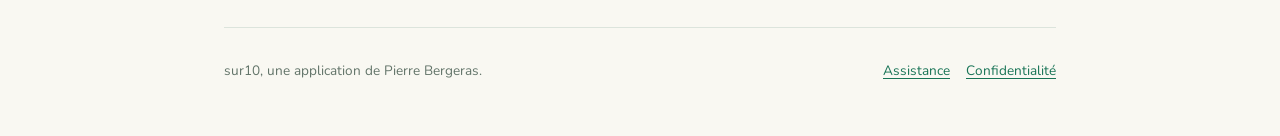
==== commit f26ace53: "Document sur10 Plus subscriptions and account deletion" ====
--- a/privacy.html
+++ b/privacy.html
@@ -24,19 +24,20 @@
       <p class="eyebrow">Politique de confidentialité</p>
       <h1>Tes données dans sur10</h1>
       <p class="lead">sur10 enregistre tes parties pour retrouver ta progression et proposer la même carte du jour à tout le monde. Voici ce qui est conservé et comment garder la main sur tes données.</p>
-      <p class="updated">Mise à jour le <time datetime="2026-11-04">4 novembre 2026</time></p>
+      <p class="updated">Mise à jour le <time datetime="2026-11-05">5 novembre 2026</time></p>
     </div>
-    <nav class="contents" aria-label="Sommaire de la politique"><ol><li><a href="#responsable">Qui s’en occupe ?</a></li><li><a href="#compte">Ton compte et ta progression</a></li><li><a href="#diagnostics">Quand tu signales un problème</a></li><li><a href="#destinataires">Où vont les données ?</a></li><li><a href="#conservation">Combien de temps ?</a></li><li><a href="#droits">Tes droits, simplement</a></li><li><a href="#site">Le site d’assistance</a></li></ol></nav>
+    <nav class="contents" aria-label="Sommaire de la politique"><ol><li><a href="#responsable">Qui s’en occupe ?</a></li><li><a href="#compte">Ton compte et ta progression</a></li><li><a href="#abonnement">Si tu choisis sur10 Plus</a></li><li><a href="#diagnostics">Quand tu signales un problème</a></li><li><a href="#destinataires">Où vont les données ?</a></li><li><a href="#conservation">Combien de temps ?</a></li><li><a href="#droits">Tes droits, simplement</a></li><li><a href="#site">Le site d’assistance</a></li></ol></nav>
     <div class="article">
       <section id="responsable"><h2>Qui s’en occupe ?</h2><p>Pierre Bergeras édite sur10 et est responsable du traitement des données de l’application. Pour toute question ou demande concernant tes données, utilise l’adresse d’assistance indiquée en bas de cette page.</p></section>
-      <section id="compte"><h2>Ton compte et ta progression</h2><p>Un compte invité est créé lorsque tu commences à jouer. Il possède un identifiant technique ; aucune adresse e-mail n’est nécessaire. Si tu choisis « Continuer avec Apple », sur10 reçoit l’identifiant fourni par Apple et, selon ton choix, ton adresse e-mail réelle ou masquée. Cette connexion permet de retrouver ton compte.</p><p>sur10 conserve ton pseudo, ton réglage d’animation, les cartes jouées, les dates de tes parties, le mode de jeu, ton niveau de confiance, la réponse choisie, le résultat et les points. Les séries, trophées et statistiques sont calculés à partir de cette progression. Les anciennes statistiques de la première version peuvent aussi être conservées.</p><p>Ces données sont nécessaires pour fournir le jeu et sauvegarder ton parcours : la base légale est l’exécution du service que tu demandes. La connexion Apple et le choix d’un pseudo personnalisé sont facultatifs. Les données de session et une copie de ta progression sont également conservées sur ton appareil pour maintenir ta connexion et afficher ton historique.</p></section>
+      <section id="compte"><h2>Ton compte et ta progression</h2><p>Un compte invité est créé lorsque tu commences à jouer. Il possède un identifiant technique ; aucune adresse e-mail n’est nécessaire. Si tu choisis « Continuer avec Apple », sur10 reçoit l’identifiant fourni par Apple et, selon ton choix, ton adresse e-mail réelle ou masquée. Cette connexion permet de retrouver ton compte.</p><p>sur10 conserve ton pseudo, ton réglage d’animation, les cartes jouées, les dates de tes parties, le mode de jeu, ton niveau de confiance, la réponse choisie, le résultat et les points. Les séries, trophées et statistiques sont calculés à partir de cette progression. Les anciennes statistiques de la première version peuvent aussi être conservées.</p><p>Ces données sont nécessaires pour fournir le jeu et sauvegarder ton parcours : la base légale est l’exécution du service que tu demandes. La connexion Apple et le choix d’un pseudo personnalisé sont facultatifs pour jouer gratuitement. Les données de session et une copie de ta progression sont également conservées sur ton appareil pour maintenir ta connexion et afficher ton historique.</p></section>
+      <section id="abonnement"><h2>Si tu choisis sur10 Plus</h2><p>Lorsque tu souscris à sur10 Plus, Apple gère le paiement et le renouvellement via l’App Store. sur10 ne reçoit ni ne conserve ton numéro de carte bancaire ou tes coordonnées bancaires. L’identifiant technique de ton compte sur10 est transmis à Apple avec la demande d’achat pour associer l’abonnement au bon compte.</p><p>Pour activer et retrouver ton accès Plus, sur10 vérifie l’achat auprès d’Apple et conserve dans Supabase la formule choisie, les identifiants du produit et des transactions, l’environnement de l’achat (test ou production), les dates de vérification, de fin d’accès et, le cas échéant, de révocation. Les identifiants des notifications d’Apple et leur date de réception sont aussi conservés pour suivre les renouvellements ou remboursements. Ces informations sont liées à ton identifiant sur10. Ce traitement est nécessaire à l’exécution de l’abonnement que tu demandes.</p><p>Supprimer ton compte sur10 ne résilie pas ton abonnement Apple. Pour arrêter son renouvellement, utilise Réglages de l’iPhone → ton nom → Abonnements → sur10. Apple conserve les informations relatives à tes achats selon ses propres règles de confidentialité, accessibles en bas de cette page.</p></section>
       <section id="diagnostics"><h2>Quand tu signales un problème</h2><p>sur10 n’ajoute pas de collecte automatique de rapports d’erreur. Si tu choisis de signaler un problème depuis l’application, un brouillon d’e-mail peut contenir la version de l’app, la plateforme, le nom de l’écran et une catégorie d’erreur.</p><p>Ce résumé technique ne contient ni tes réponses, ni ton pseudo, ni ton identifiant de compte, ni tes jetons de connexion, ni le texte détaillé de l’erreur. Tu peux le relire, le compléter ou l’abandonner avant tout envoi. Les diagnostics qu’Apple traite dans TestFlight ou iOS relèvent de tes réglages et des informations de confidentialité d’Apple.</p></section>
-      <section id="destinataires"><h2>Où vont les données ?</h2><p>La base de données de sur10 est hébergée par Supabase en Irlande (région eu-west-1). Supabase assure aussi l’authentification et l’exécution des opérations du jeu. Pierre Bergeras peut accéder aux données nécessaires à la maintenance et à l’assistance. Apple intervient si tu utilises « Continuer avec Apple ».</p><p>Les services d’hébergement et d’authentification conservent aussi des métadonnées de connexion et de sécurité : adresse IP, informations sur le client utilisé, dates et événements de connexion. Elles servent au fonctionnement et à la sécurité du service, sur la base de l’intérêt légitime à assurer sa fiabilité et à prévenir les abus. Elles sont distinctes des rapports d’erreur que tu choisis de nous envoyer.</p><p>L’hébergement de la base en Irlande ne signifie pas que tous les traitements de ces prestataires restent dans l’Union européenne. Supabase et ses sous-traitants peuvent traiter des données dans d’autres pays ; son accord de traitement prévoit notamment des clauses contractuelles types pour les transferts concernés. Les documents des prestataires sont accessibles plus bas.</p><p>L’application n’intègre actuellement ni publicité, ni paiement, ni suivi commercial entre applications. Elle ne vend pas tes données. Le calcul des points et des séries sert uniquement au jeu ; il ne produit pas de décision ayant un effet juridique sur toi.</p></section>
-      <section id="conservation"><h2>Combien de temps ?</h2><p>Les données du compte et les parties sont conservées tant que ton compte existe, afin que tu puisses retrouver ton historique. Cela s’applique aussi aux comptes invités. Désinstaller l’application ne supprime pas automatiquement le compte sur le serveur.</p><p>La suppression du compte efface le compte et ses données de jeu de la base active. Les copies de sauvegarde et les journaux techniques des prestataires suivent leurs cycles de conservation et de sécurité ; ils ne servent pas à réactiver un compte supprimé. Une conservation supplémentaire peut être nécessaire lorsqu’une obligation légale l’impose.</p><p>Si tu écris à l’assistance, ton adresse et le contenu de ton message servent à traiter ta demande, sur la base de l’intérêt légitime à répondre et à résoudre les problèmes. Les échanges sont conservés le temps du traitement et du suivi nécessaire de cette demande. N’envoie pas de mot de passe, de code de connexion ou de données sensibles.</p></section>
+      <section id="destinataires"><h2>Où vont les données ?</h2><p>La base de données de sur10 est hébergée par Supabase en Irlande (région eu-west-1). Supabase assure aussi l’authentification et l’exécution des opérations du jeu. Pierre Bergeras peut accéder aux données nécessaires à la maintenance et à l’assistance. Apple intervient si tu utilises « Continuer avec Apple » ou si tu souscris un abonnement via l’App Store.</p><p>Les services d’hébergement et d’authentification conservent aussi des métadonnées de connexion et de sécurité : adresse IP, informations sur le client utilisé, dates et événements de connexion. Elles servent au fonctionnement et à la sécurité du service, sur la base de l’intérêt légitime à assurer sa fiabilité et à prévenir les abus. Elles sont distinctes des rapports d’erreur que tu choisis de nous envoyer.</p><p>L’hébergement de la base en Irlande ne signifie pas que tous les traitements de ces prestataires restent dans l’Union européenne. Supabase et ses sous-traitants peuvent traiter des données dans d’autres pays ; son accord de traitement prévoit notamment des clauses contractuelles types pour les transferts concernés. Les documents des prestataires sont accessibles plus bas.</p><p>L’application n’intègre actuellement ni publicité ni suivi commercial entre applications. Elle ne vend pas tes données. Le calcul des points et des séries sert uniquement au jeu ; il ne produit pas de décision ayant un effet juridique sur toi.</p></section>
+      <section id="conservation"><h2>Combien de temps ?</h2><p>Les données du compte et les parties sont conservées tant que ton compte existe, afin que tu puisses retrouver ton historique. Cela s’applique aussi aux comptes invités. Les références et le suivi d’un éventuel abonnement sont conservés tant que le compte existe pour vérifier tes droits d’accès. Désinstaller l’application ne supprime pas automatiquement le compte sur le serveur.</p><p>La suppression du compte efface le compte, ses données de jeu et les références et événements d’abonnement associés de la base active de sur10. Elle ne supprime pas l’historique d’achat détenu par Apple. Les copies de sauvegarde et les journaux techniques des prestataires suivent leurs cycles de conservation et de sécurité ; ils ne servent pas à réactiver un compte supprimé. Une conservation supplémentaire peut être nécessaire lorsqu’une obligation légale l’impose.</p><p>Si tu écris à l’assistance, ton adresse et le contenu de ton message servent à traiter ta demande, sur la base de l’intérêt légitime à répondre et à résoudre les problèmes. Les échanges sont conservés le temps du traitement et du suivi nécessaire de cette demande. N’envoie pas de mot de passe, de code de connexion ou de données sensibles.</p></section>
       <section id="droits"><h2>Tes droits, simplement</h2><p>Tu peux modifier ton pseudo dans Moi. Pour supprimer ton compte invité ou Apple et sa progression, ouvre Moi → Gérer mon compte → Supprimer mon compte. Cette action est définitive. Effacer les anciennes statistiques dans les réglages ne supprime pas ton compte ni tes parties récentes.</p><p>Tu peux demander l’accès à tes données, leur rectification, leur effacement, la limitation du traitement et, lorsque les conditions s’appliquent, leur portabilité ou t’opposer à un traitement fondé sur l’intérêt légitime. Écris à l’adresse ci-dessous en précisant ta demande. L’identifiant sur10 affiché dans l’application permet de retrouver le bon compte ; une vérification proportionnée de ton identité peut être nécessaire.</p><p>Une réponse est apportée en principe dans un mois. Si une demande complexe nécessite davantage de temps, tu en es informé. Tu peux aussi adresser une réclamation à la CNIL. Le retrait d’un consentement ne remet pas en cause les traitements réalisés auparavant sur cette base.</p></section>
       <section id="site"><h2>Le site d’assistance</h2><p>Le site public de sur10 ne contient ni formulaire de compte, ni outil de mesure d’audience, ni cookie ajouté par sur10. Il est hébergé sur GitHub Pages. GitHub indique conserver des adresses IP de visiteurs pour la sécurité de son service. Cliquer sur un lien d’assistance ouvre ton application de messagerie : aucun e-mail n’est envoyé automatiquement.</p><p>Cette notice est mise à jour lorsque le fonctionnement de sur10 évolue. La date de la version figure sur cette page.</p></section>
       <section id="contact"><h2>Le contact pour tes données</h2><p>Pierre Bergeras — <a class="contact-address" href="mailto:pbergeras01@gmail.com?subject=sur10%20%E2%80%94%20Assistance">pbergeras01@gmail.com</a></p><p><a class="text-link" href="https://www.cnil.fr/fr/adresser-une-plainte">Adresser une réclamation à la CNIL <span aria-hidden="true">↗</span></a></p></section>
-      <section id="prestataires"><h2>Les documents des prestataires</h2><ul class="provider-links"><li><a href="https://supabase.com/legal/customer-resources/data-processing-addendum">Supabase : accord de traitement des données <span aria-hidden="true">↗</span></a></li><li><a href="https://supabase.com/legal/customer-resources/subprocessor-list">Supabase : sous-traitants <span aria-hidden="true">↗</span></a></li><li><a href="https://www.apple.com/legal/privacy/data/fr/sign-in-with-apple/">Apple : connexion Apple et confidentialité <span aria-hidden="true">↗</span></a></li><li><a href="https://docs.github.com/fr/site-policy/privacy-policies/github-general-privacy-statement">GitHub : politique de confidentialité <span aria-hidden="true">↗</span></a></li></ul></section>
+      <section id="prestataires"><h2>Les documents des prestataires</h2><ul class="provider-links"><li><a href="https://supabase.com/legal/customer-resources/data-processing-addendum">Supabase : accord de traitement des données <span aria-hidden="true">↗</span></a></li><li><a href="https://supabase.com/legal/customer-resources/subprocessor-list">Supabase : sous-traitants <span aria-hidden="true">↗</span></a></li><li><a href="https://www.apple.com/legal/privacy/data/fr/sign-in-with-apple/">Apple : connexion Apple et confidentialité <span aria-hidden="true">↗</span></a></li><li><a href="https://www.apple.com/legal/privacy/data/fr/app-store/">Apple : App Store et confidentialité <span aria-hidden="true">↗</span></a></li><li><a href="https://docs.github.com/fr/site-policy/privacy-policies/github-general-privacy-statement">GitHub : politique de confidentialité <span aria-hidden="true">↗</span></a></li></ul></section>
     </div>
   </main>
   <footer class="site-footer">
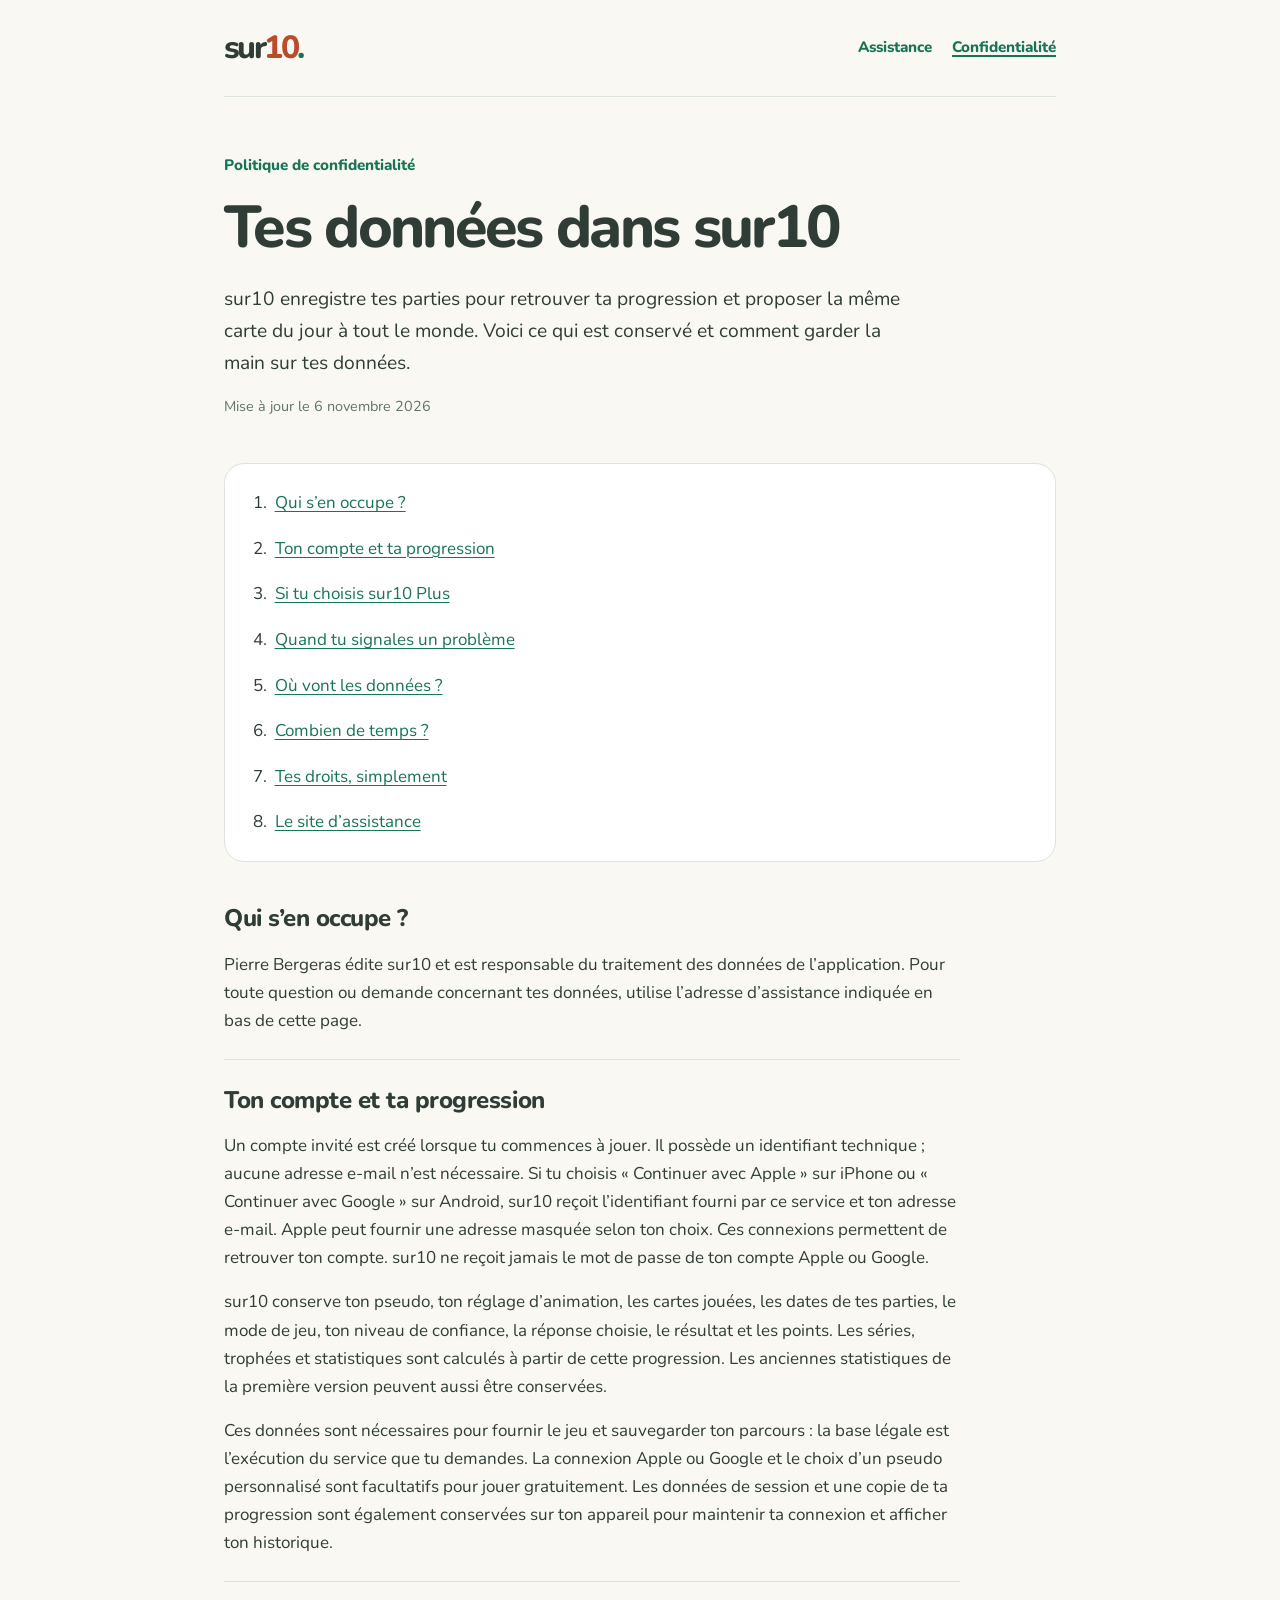
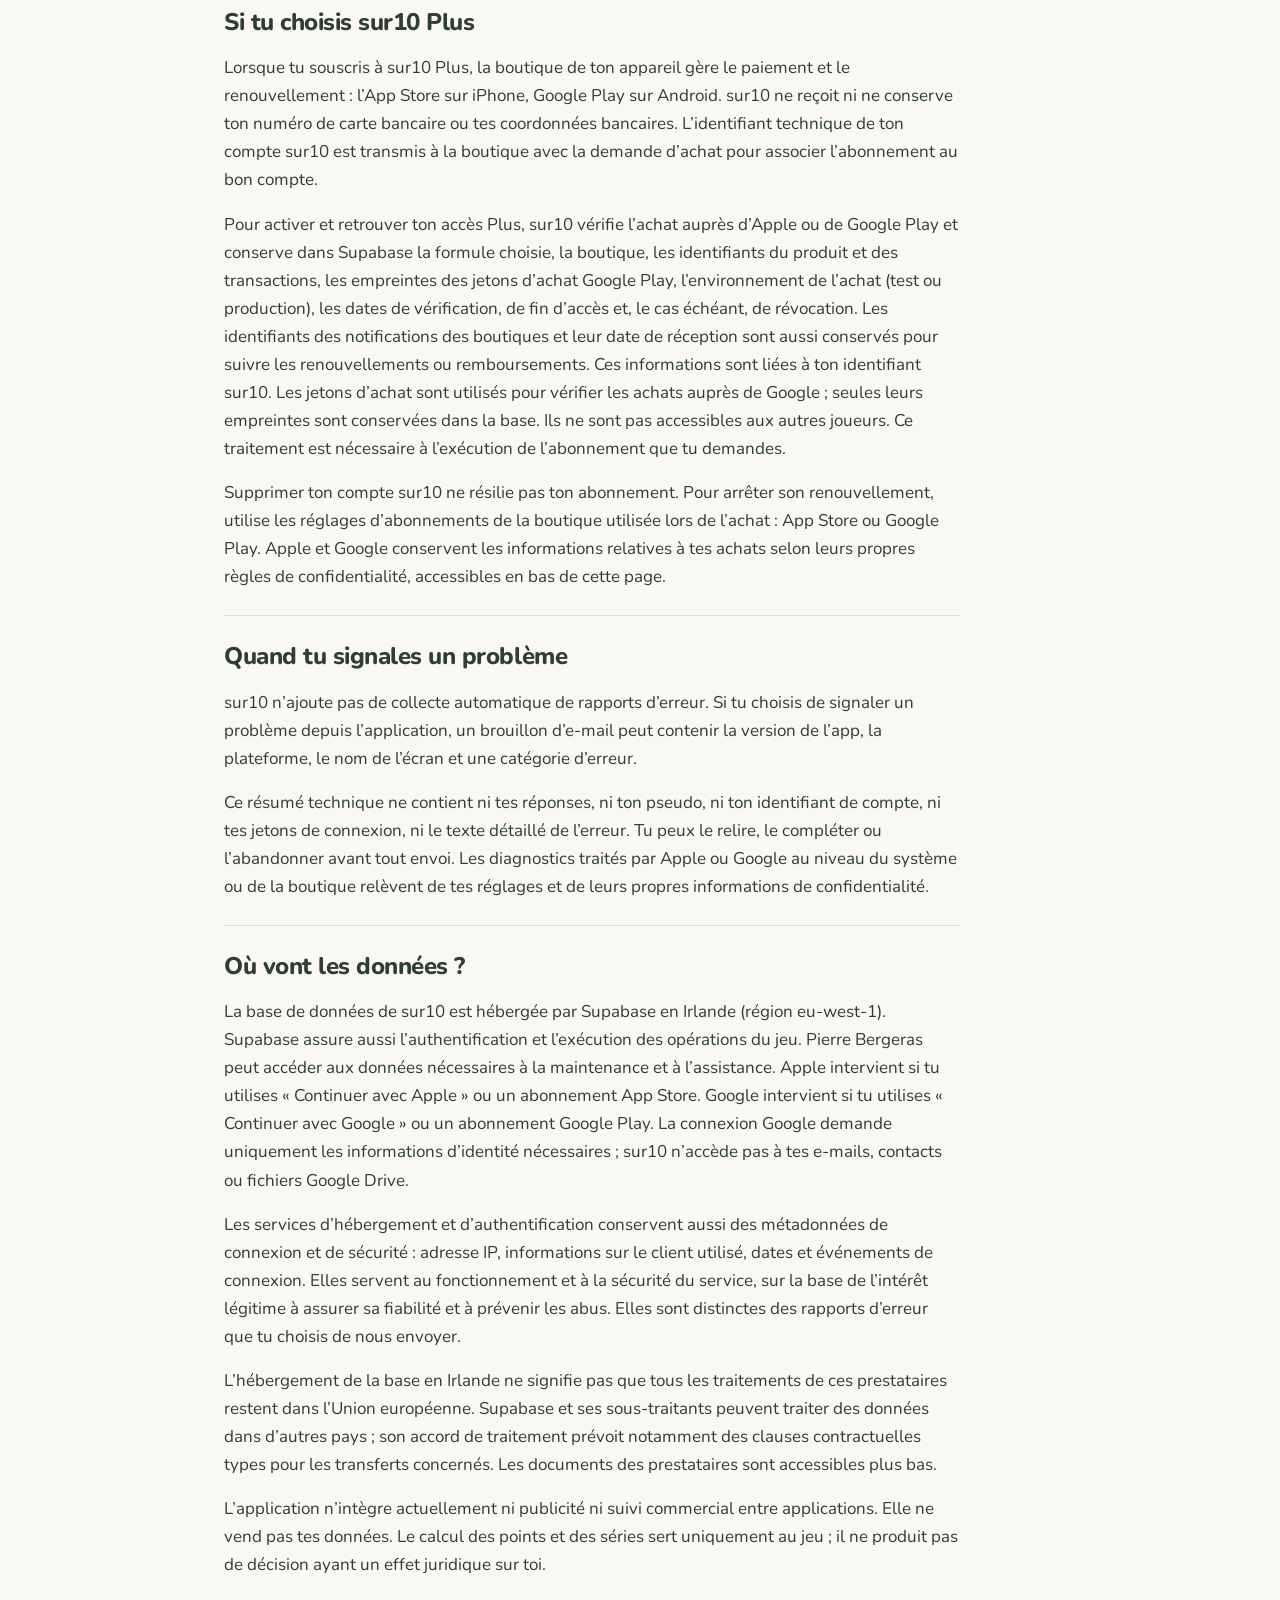
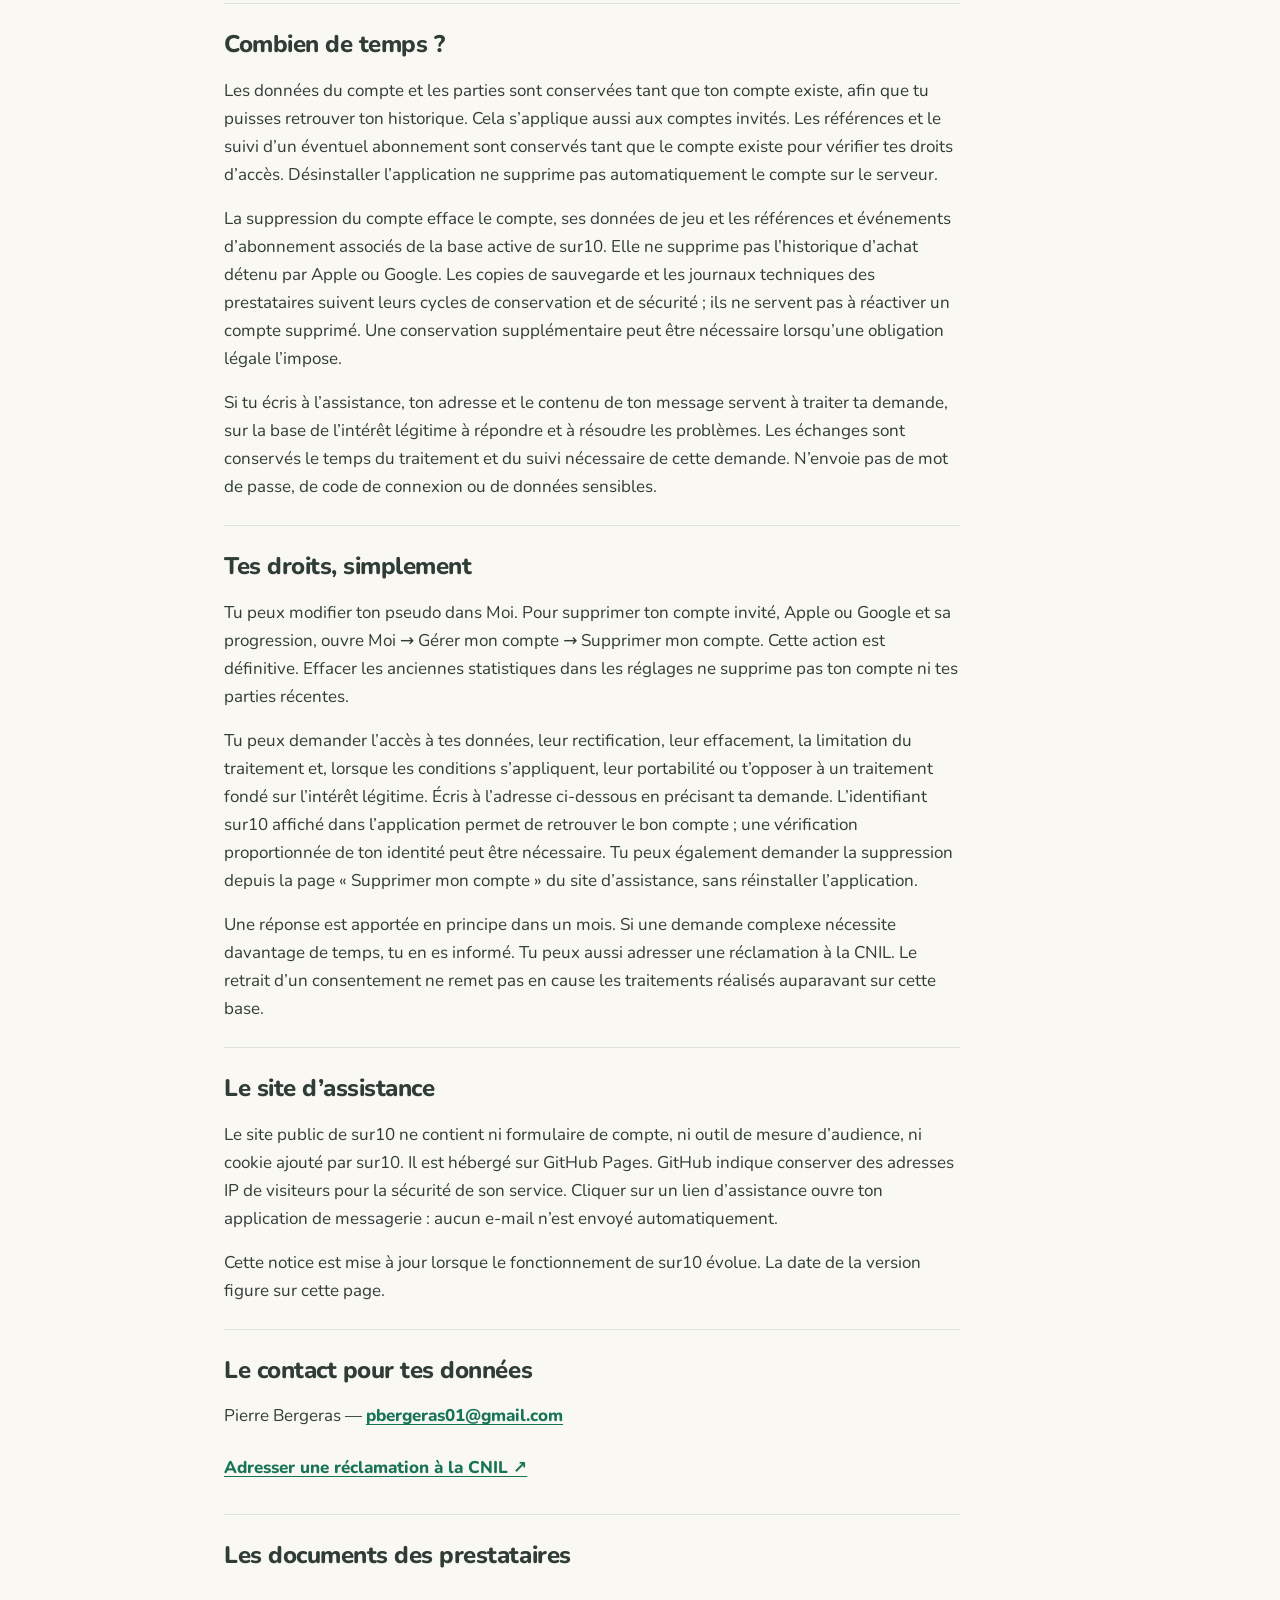
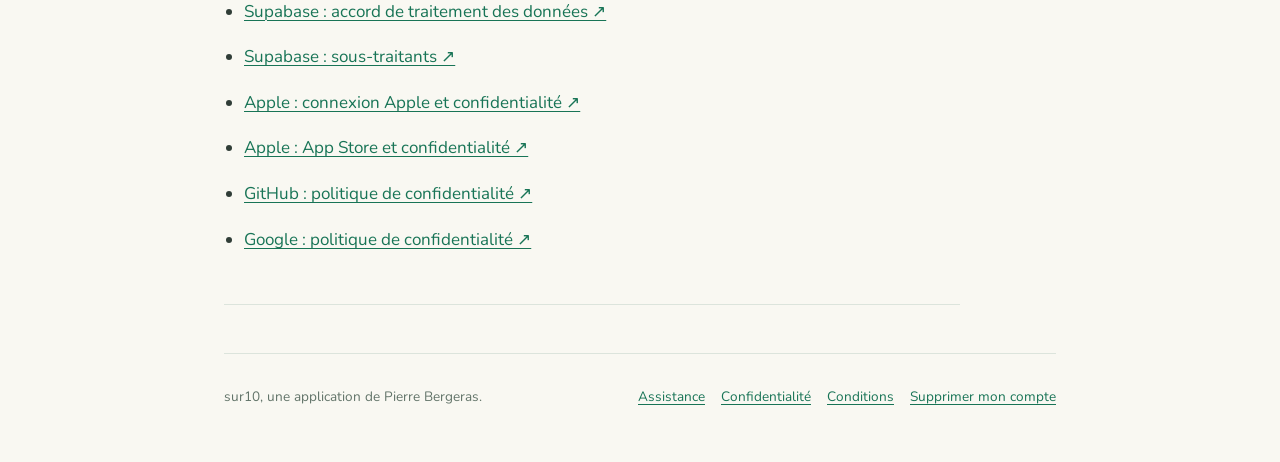
==== commit c0140c5b: "Add Android support, purchase terms and account deletion page" ====
--- a/privacy.html
+++ b/privacy.html
@@ -24,25 +24,25 @@
       <p class="eyebrow">Politique de confidentialité</p>
       <h1>Tes données dans sur10</h1>
       <p class="lead">sur10 enregistre tes parties pour retrouver ta progression et proposer la même carte du jour à tout le monde. Voici ce qui est conservé et comment garder la main sur tes données.</p>
-      <p class="updated">Mise à jour le <time datetime="2026-11-05">5 novembre 2026</time></p>
+      <p class="updated">Mise à jour le <time datetime="2026-11-06">6 novembre 2026</time></p>
     </div>
     <nav class="contents" aria-label="Sommaire de la politique"><ol><li><a href="#responsable">Qui s’en occupe ?</a></li><li><a href="#compte">Ton compte et ta progression</a></li><li><a href="#abonnement">Si tu choisis sur10 Plus</a></li><li><a href="#diagnostics">Quand tu signales un problème</a></li><li><a href="#destinataires">Où vont les données ?</a></li><li><a href="#conservation">Combien de temps ?</a></li><li><a href="#droits">Tes droits, simplement</a></li><li><a href="#site">Le site d’assistance</a></li></ol></nav>
     <div class="article">
       <section id="responsable"><h2>Qui s’en occupe ?</h2><p>Pierre Bergeras édite sur10 et est responsable du traitement des données de l’application. Pour toute question ou demande concernant tes données, utilise l’adresse d’assistance indiquée en bas de cette page.</p></section>
-      <section id="compte"><h2>Ton compte et ta progression</h2><p>Un compte invité est créé lorsque tu commences à jouer. Il possède un identifiant technique ; aucune adresse e-mail n’est nécessaire. Si tu choisis « Continuer avec Apple », sur10 reçoit l’identifiant fourni par Apple et, selon ton choix, ton adresse e-mail réelle ou masquée. Cette connexion permet de retrouver ton compte.</p><p>sur10 conserve ton pseudo, ton réglage d’animation, les cartes jouées, les dates de tes parties, le mode de jeu, ton niveau de confiance, la réponse choisie, le résultat et les points. Les séries, trophées et statistiques sont calculés à partir de cette progression. Les anciennes statistiques de la première version peuvent aussi être conservées.</p><p>Ces données sont nécessaires pour fournir le jeu et sauvegarder ton parcours : la base légale est l’exécution du service que tu demandes. La connexion Apple et le choix d’un pseudo personnalisé sont facultatifs pour jouer gratuitement. Les données de session et une copie de ta progression sont également conservées sur ton appareil pour maintenir ta connexion et afficher ton historique.</p></section>
-      <section id="abonnement"><h2>Si tu choisis sur10 Plus</h2><p>Lorsque tu souscris à sur10 Plus, Apple gère le paiement et le renouvellement via l’App Store. sur10 ne reçoit ni ne conserve ton numéro de carte bancaire ou tes coordonnées bancaires. L’identifiant technique de ton compte sur10 est transmis à Apple avec la demande d’achat pour associer l’abonnement au bon compte.</p><p>Pour activer et retrouver ton accès Plus, sur10 vérifie l’achat auprès d’Apple et conserve dans Supabase la formule choisie, les identifiants du produit et des transactions, l’environnement de l’achat (test ou production), les dates de vérification, de fin d’accès et, le cas échéant, de révocation. Les identifiants des notifications d’Apple et leur date de réception sont aussi conservés pour suivre les renouvellements ou remboursements. Ces informations sont liées à ton identifiant sur10. Ce traitement est nécessaire à l’exécution de l’abonnement que tu demandes.</p><p>Supprimer ton compte sur10 ne résilie pas ton abonnement Apple. Pour arrêter son renouvellement, utilise Réglages de l’iPhone → ton nom → Abonnements → sur10. Apple conserve les informations relatives à tes achats selon ses propres règles de confidentialité, accessibles en bas de cette page.</p></section>
-      <section id="diagnostics"><h2>Quand tu signales un problème</h2><p>sur10 n’ajoute pas de collecte automatique de rapports d’erreur. Si tu choisis de signaler un problème depuis l’application, un brouillon d’e-mail peut contenir la version de l’app, la plateforme, le nom de l’écran et une catégorie d’erreur.</p><p>Ce résumé technique ne contient ni tes réponses, ni ton pseudo, ni ton identifiant de compte, ni tes jetons de connexion, ni le texte détaillé de l’erreur. Tu peux le relire, le compléter ou l’abandonner avant tout envoi. Les diagnostics qu’Apple traite dans TestFlight ou iOS relèvent de tes réglages et des informations de confidentialité d’Apple.</p></section>
-      <section id="destinataires"><h2>Où vont les données ?</h2><p>La base de données de sur10 est hébergée par Supabase en Irlande (région eu-west-1). Supabase assure aussi l’authentification et l’exécution des opérations du jeu. Pierre Bergeras peut accéder aux données nécessaires à la maintenance et à l’assistance. Apple intervient si tu utilises « Continuer avec Apple » ou si tu souscris un abonnement via l’App Store.</p><p>Les services d’hébergement et d’authentification conservent aussi des métadonnées de connexion et de sécurité : adresse IP, informations sur le client utilisé, dates et événements de connexion. Elles servent au fonctionnement et à la sécurité du service, sur la base de l’intérêt légitime à assurer sa fiabilité et à prévenir les abus. Elles sont distinctes des rapports d’erreur que tu choisis de nous envoyer.</p><p>L’hébergement de la base en Irlande ne signifie pas que tous les traitements de ces prestataires restent dans l’Union européenne. Supabase et ses sous-traitants peuvent traiter des données dans d’autres pays ; son accord de traitement prévoit notamment des clauses contractuelles types pour les transferts concernés. Les documents des prestataires sont accessibles plus bas.</p><p>L’application n’intègre actuellement ni publicité ni suivi commercial entre applications. Elle ne vend pas tes données. Le calcul des points et des séries sert uniquement au jeu ; il ne produit pas de décision ayant un effet juridique sur toi.</p></section>
-      <section id="conservation"><h2>Combien de temps ?</h2><p>Les données du compte et les parties sont conservées tant que ton compte existe, afin que tu puisses retrouver ton historique. Cela s’applique aussi aux comptes invités. Les références et le suivi d’un éventuel abonnement sont conservés tant que le compte existe pour vérifier tes droits d’accès. Désinstaller l’application ne supprime pas automatiquement le compte sur le serveur.</p><p>La suppression du compte efface le compte, ses données de jeu et les références et événements d’abonnement associés de la base active de sur10. Elle ne supprime pas l’historique d’achat détenu par Apple. Les copies de sauvegarde et les journaux techniques des prestataires suivent leurs cycles de conservation et de sécurité ; ils ne servent pas à réactiver un compte supprimé. Une conservation supplémentaire peut être nécessaire lorsqu’une obligation légale l’impose.</p><p>Si tu écris à l’assistance, ton adresse et le contenu de ton message servent à traiter ta demande, sur la base de l’intérêt légitime à répondre et à résoudre les problèmes. Les échanges sont conservés le temps du traitement et du suivi nécessaire de cette demande. N’envoie pas de mot de passe, de code de connexion ou de données sensibles.</p></section>
-      <section id="droits"><h2>Tes droits, simplement</h2><p>Tu peux modifier ton pseudo dans Moi. Pour supprimer ton compte invité ou Apple et sa progression, ouvre Moi → Gérer mon compte → Supprimer mon compte. Cette action est définitive. Effacer les anciennes statistiques dans les réglages ne supprime pas ton compte ni tes parties récentes.</p><p>Tu peux demander l’accès à tes données, leur rectification, leur effacement, la limitation du traitement et, lorsque les conditions s’appliquent, leur portabilité ou t’opposer à un traitement fondé sur l’intérêt légitime. Écris à l’adresse ci-dessous en précisant ta demande. L’identifiant sur10 affiché dans l’application permet de retrouver le bon compte ; une vérification proportionnée de ton identité peut être nécessaire.</p><p>Une réponse est apportée en principe dans un mois. Si une demande complexe nécessite davantage de temps, tu en es informé. Tu peux aussi adresser une réclamation à la CNIL. Le retrait d’un consentement ne remet pas en cause les traitements réalisés auparavant sur cette base.</p></section>
+      <section id="compte"><h2>Ton compte et ta progression</h2><p>Un compte invité est créé lorsque tu commences à jouer. Il possède un identifiant technique ; aucune adresse e-mail n’est nécessaire. Si tu choisis « Continuer avec Apple » sur iPhone ou « Continuer avec Google » sur Android, sur10 reçoit l’identifiant fourni par ce service et ton adresse e-mail. Apple peut fournir une adresse masquée selon ton choix. Ces connexions permettent de retrouver ton compte. sur10 ne reçoit jamais le mot de passe de ton compte Apple ou Google.</p><p>sur10 conserve ton pseudo, ton réglage d’animation, les cartes jouées, les dates de tes parties, le mode de jeu, ton niveau de confiance, la réponse choisie, le résultat et les points. Les séries, trophées et statistiques sont calculés à partir de cette progression. Les anciennes statistiques de la première version peuvent aussi être conservées.</p><p>Ces données sont nécessaires pour fournir le jeu et sauvegarder ton parcours : la base légale est l’exécution du service que tu demandes. La connexion Apple ou Google et le choix d’un pseudo personnalisé sont facultatifs pour jouer gratuitement. Les données de session et une copie de ta progression sont également conservées sur ton appareil pour maintenir ta connexion et afficher ton historique.</p></section>
+      <section id="abonnement"><h2>Si tu choisis sur10 Plus</h2><p>Lorsque tu souscris à sur10 Plus, la boutique de ton appareil gère le paiement et le renouvellement : l’App Store sur iPhone, Google Play sur Android. sur10 ne reçoit ni ne conserve ton numéro de carte bancaire ou tes coordonnées bancaires. L’identifiant technique de ton compte sur10 est transmis à la boutique avec la demande d’achat pour associer l’abonnement au bon compte.</p><p>Pour activer et retrouver ton accès Plus, sur10 vérifie l’achat auprès d’Apple ou de Google Play et conserve dans Supabase la formule choisie, la boutique, les identifiants du produit et des transactions, les empreintes des jetons d’achat Google Play, l’environnement de l’achat (test ou production), les dates de vérification, de fin d’accès et, le cas échéant, de révocation. Les identifiants des notifications des boutiques et leur date de réception sont aussi conservés pour suivre les renouvellements ou remboursements. Ces informations sont liées à ton identifiant sur10. Les jetons d’achat sont utilisés pour vérifier les achats auprès de Google ; seules leurs empreintes sont conservées dans la base. Ils ne sont pas accessibles aux autres joueurs. Ce traitement est nécessaire à l’exécution de l’abonnement que tu demandes.</p><p>Supprimer ton compte sur10 ne résilie pas ton abonnement. Pour arrêter son renouvellement, utilise les réglages d’abonnements de la boutique utilisée lors de l’achat : App Store ou Google Play. Apple et Google conservent les informations relatives à tes achats selon leurs propres règles de confidentialité, accessibles en bas de cette page.</p></section>
+      <section id="diagnostics"><h2>Quand tu signales un problème</h2><p>sur10 n’ajoute pas de collecte automatique de rapports d’erreur. Si tu choisis de signaler un problème depuis l’application, un brouillon d’e-mail peut contenir la version de l’app, la plateforme, le nom de l’écran et une catégorie d’erreur.</p><p>Ce résumé technique ne contient ni tes réponses, ni ton pseudo, ni ton identifiant de compte, ni tes jetons de connexion, ni le texte détaillé de l’erreur. Tu peux le relire, le compléter ou l’abandonner avant tout envoi. Les diagnostics traités par Apple ou Google au niveau du système ou de la boutique relèvent de tes réglages et de leurs propres informations de confidentialité.</p></section>
+      <section id="destinataires"><h2>Où vont les données ?</h2><p>La base de données de sur10 est hébergée par Supabase en Irlande (région eu-west-1). Supabase assure aussi l’authentification et l’exécution des opérations du jeu. Pierre Bergeras peut accéder aux données nécessaires à la maintenance et à l’assistance. Apple intervient si tu utilises « Continuer avec Apple » ou un abonnement App Store. Google intervient si tu utilises « Continuer avec Google » ou un abonnement Google Play. La connexion Google demande uniquement les informations d’identité nécessaires ; sur10 n’accède pas à tes e-mails, contacts ou fichiers Google Drive.</p><p>Les services d’hébergement et d’authentification conservent aussi des métadonnées de connexion et de sécurité : adresse IP, informations sur le client utilisé, dates et événements de connexion. Elles servent au fonctionnement et à la sécurité du service, sur la base de l’intérêt légitime à assurer sa fiabilité et à prévenir les abus. Elles sont distinctes des rapports d’erreur que tu choisis de nous envoyer.</p><p>L’hébergement de la base en Irlande ne signifie pas que tous les traitements de ces prestataires restent dans l’Union européenne. Supabase et ses sous-traitants peuvent traiter des données dans d’autres pays ; son accord de traitement prévoit notamment des clauses contractuelles types pour les transferts concernés. Les documents des prestataires sont accessibles plus bas.</p><p>L’application n’intègre actuellement ni publicité ni suivi commercial entre applications. Elle ne vend pas tes données. Le calcul des points et des séries sert uniquement au jeu ; il ne produit pas de décision ayant un effet juridique sur toi.</p></section>
+      <section id="conservation"><h2>Combien de temps ?</h2><p>Les données du compte et les parties sont conservées tant que ton compte existe, afin que tu puisses retrouver ton historique. Cela s’applique aussi aux comptes invités. Les références et le suivi d’un éventuel abonnement sont conservés tant que le compte existe pour vérifier tes droits d’accès. Désinstaller l’application ne supprime pas automatiquement le compte sur le serveur.</p><p>La suppression du compte efface le compte, ses données de jeu et les références et événements d’abonnement associés de la base active de sur10. Elle ne supprime pas l’historique d’achat détenu par Apple ou Google. Les copies de sauvegarde et les journaux techniques des prestataires suivent leurs cycles de conservation et de sécurité ; ils ne servent pas à réactiver un compte supprimé. Une conservation supplémentaire peut être nécessaire lorsqu’une obligation légale l’impose.</p><p>Si tu écris à l’assistance, ton adresse et le contenu de ton message servent à traiter ta demande, sur la base de l’intérêt légitime à répondre et à résoudre les problèmes. Les échanges sont conservés le temps du traitement et du suivi nécessaire de cette demande. N’envoie pas de mot de passe, de code de connexion ou de données sensibles.</p></section>
+      <section id="droits"><h2>Tes droits, simplement</h2><p>Tu peux modifier ton pseudo dans Moi. Pour supprimer ton compte invité, Apple ou Google et sa progression, ouvre Moi → Gérer mon compte → Supprimer mon compte. Cette action est définitive. Effacer les anciennes statistiques dans les réglages ne supprime pas ton compte ni tes parties récentes.</p><p>Tu peux demander l’accès à tes données, leur rectification, leur effacement, la limitation du traitement et, lorsque les conditions s’appliquent, leur portabilité ou t’opposer à un traitement fondé sur l’intérêt légitime. Écris à l’adresse ci-dessous en précisant ta demande. L’identifiant sur10 affiché dans l’application permet de retrouver le bon compte ; une vérification proportionnée de ton identité peut être nécessaire. Tu peux également demander la suppression depuis la page « Supprimer mon compte » du site d’assistance, sans réinstaller l’application.</p><p>Une réponse est apportée en principe dans un mois. Si une demande complexe nécessite davantage de temps, tu en es informé. Tu peux aussi adresser une réclamation à la CNIL. Le retrait d’un consentement ne remet pas en cause les traitements réalisés auparavant sur cette base.</p></section>
       <section id="site"><h2>Le site d’assistance</h2><p>Le site public de sur10 ne contient ni formulaire de compte, ni outil de mesure d’audience, ni cookie ajouté par sur10. Il est hébergé sur GitHub Pages. GitHub indique conserver des adresses IP de visiteurs pour la sécurité de son service. Cliquer sur un lien d’assistance ouvre ton application de messagerie : aucun e-mail n’est envoyé automatiquement.</p><p>Cette notice est mise à jour lorsque le fonctionnement de sur10 évolue. La date de la version figure sur cette page.</p></section>
       <section id="contact"><h2>Le contact pour tes données</h2><p>Pierre Bergeras — <a class="contact-address" href="mailto:pbergeras01@gmail.com?subject=sur10%20%E2%80%94%20Assistance">pbergeras01@gmail.com</a></p><p><a class="text-link" href="https://www.cnil.fr/fr/adresser-une-plainte">Adresser une réclamation à la CNIL <span aria-hidden="true">↗</span></a></p></section>
-      <section id="prestataires"><h2>Les documents des prestataires</h2><ul class="provider-links"><li><a href="https://supabase.com/legal/customer-resources/data-processing-addendum">Supabase : accord de traitement des données <span aria-hidden="true">↗</span></a></li><li><a href="https://supabase.com/legal/customer-resources/subprocessor-list">Supabase : sous-traitants <span aria-hidden="true">↗</span></a></li><li><a href="https://www.apple.com/legal/privacy/data/fr/sign-in-with-apple/">Apple : connexion Apple et confidentialité <span aria-hidden="true">↗</span></a></li><li><a href="https://www.apple.com/legal/privacy/data/fr/app-store/">Apple : App Store et confidentialité <span aria-hidden="true">↗</span></a></li><li><a href="https://docs.github.com/fr/site-policy/privacy-policies/github-general-privacy-statement">GitHub : politique de confidentialité <span aria-hidden="true">↗</span></a></li></ul></section>
+      <section id="prestataires"><h2>Les documents des prestataires</h2><ul class="provider-links"><li><a href="https://supabase.com/legal/customer-resources/data-processing-addendum">Supabase : accord de traitement des données <span aria-hidden="true">↗</span></a></li><li><a href="https://supabase.com/legal/customer-resources/subprocessor-list">Supabase : sous-traitants <span aria-hidden="true">↗</span></a></li><li><a href="https://www.apple.com/legal/privacy/data/fr/sign-in-with-apple/">Apple : connexion Apple et confidentialité <span aria-hidden="true">↗</span></a></li><li><a href="https://www.apple.com/legal/privacy/data/fr/app-store/">Apple : App Store et confidentialité <span aria-hidden="true">↗</span></a></li><li><a href="https://docs.github.com/fr/site-policy/privacy-policies/github-general-privacy-statement">GitHub : politique de confidentialité <span aria-hidden="true">↗</span></a></li><li><a href="https://policies.google.com/privacy?hl=fr">Google : politique de confidentialité <span aria-hidden="true">↗</span></a></li></ul></section>
     </div>
   </main>
   <footer class="site-footer">
     <p>sur10, une application de Pierre Bergeras.</p>
-    <div><a href="support.html">Assistance</a><a href="privacy.html">Confidentialité</a></div>
+    <div><a href="support.html">Assistance</a><a href="privacy.html">Confidentialité</a><a href="terms.html">Conditions</a><a href="suppression.html">Supprimer mon compte</a></div>
   </footer>
 </body>
 </html>
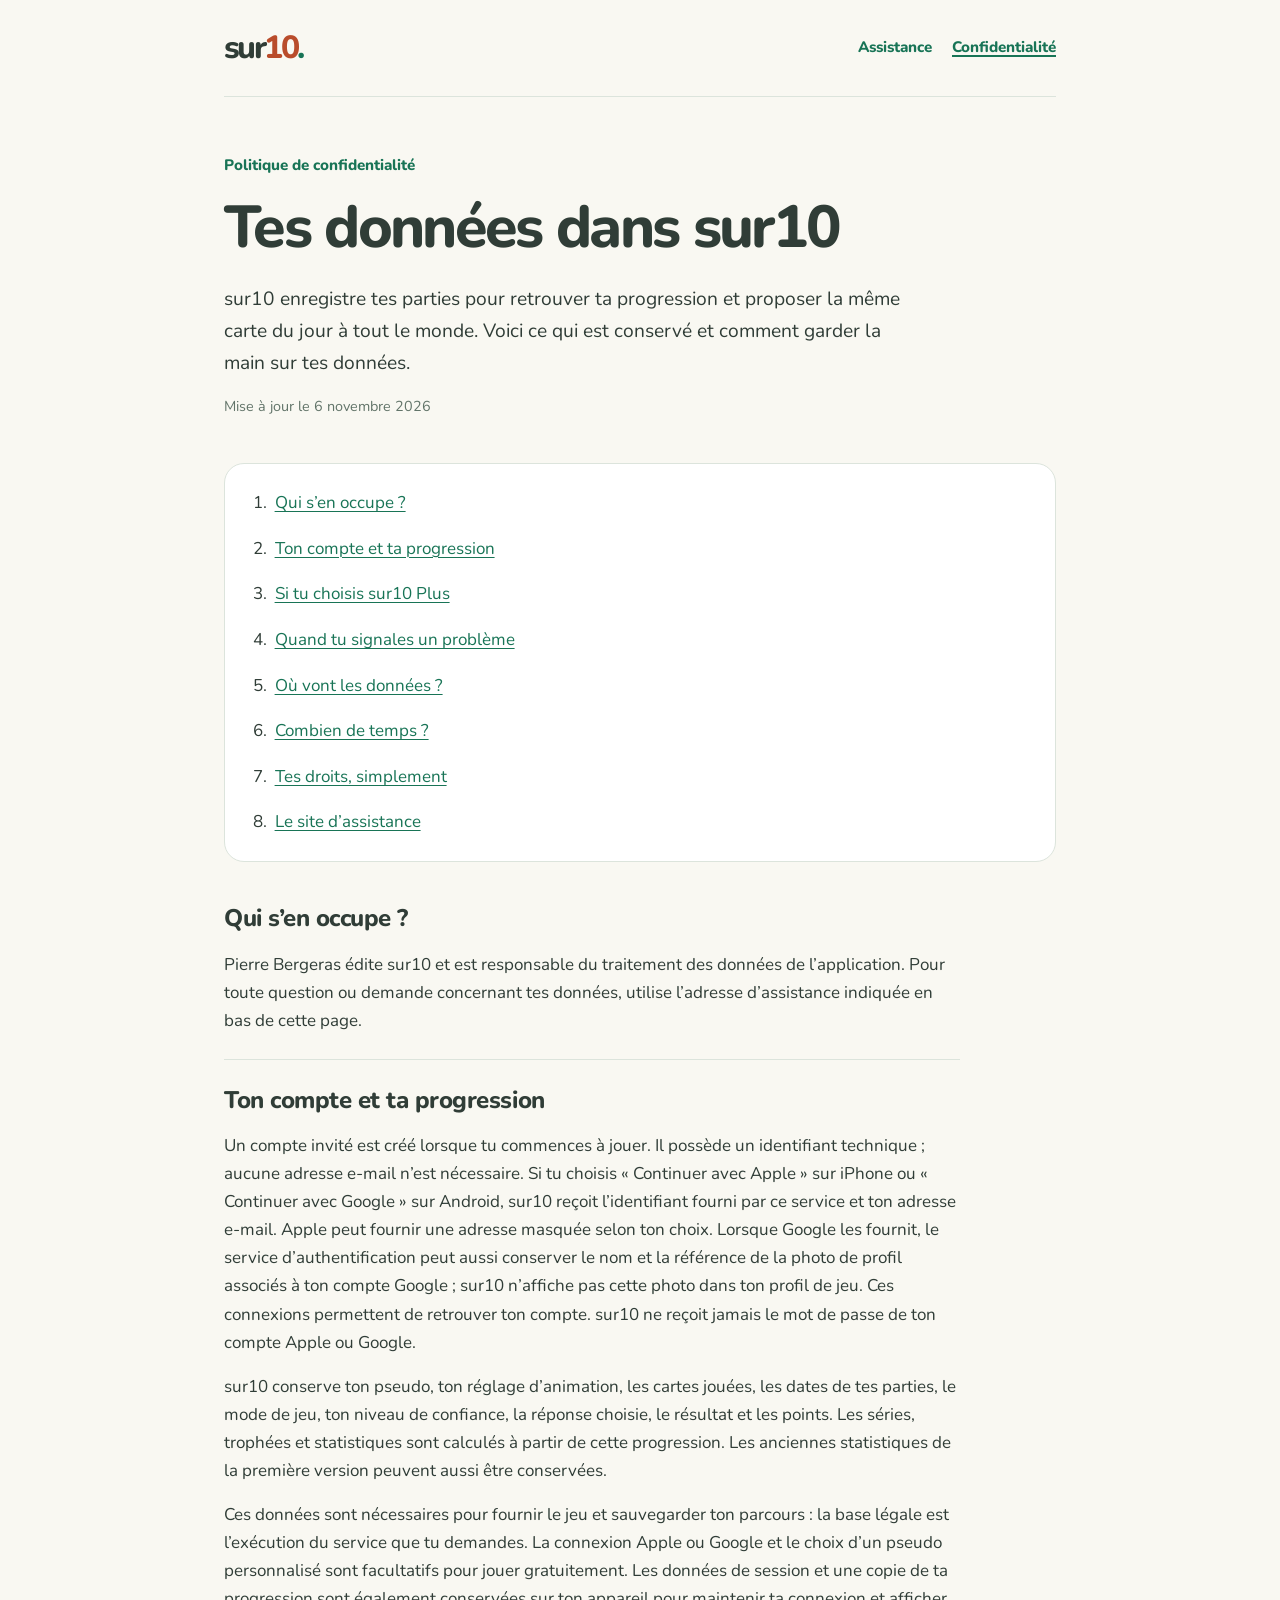
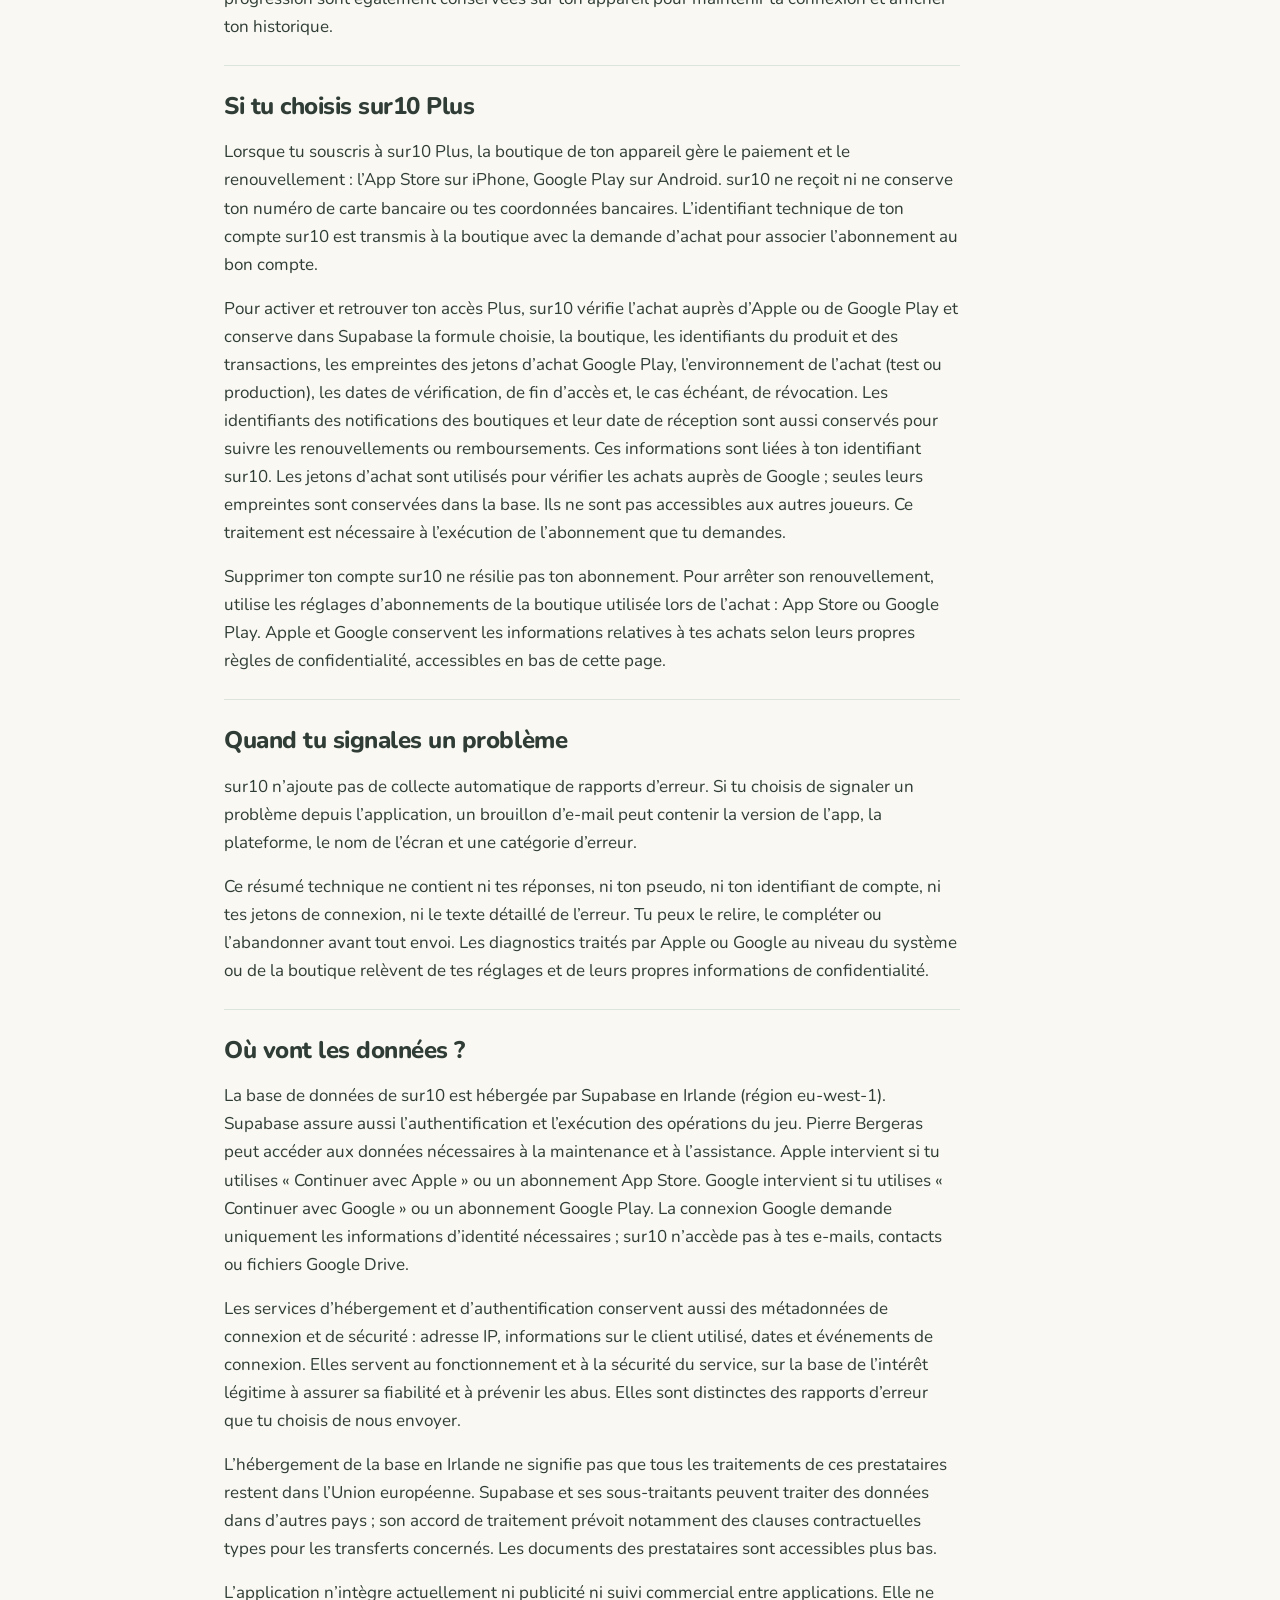
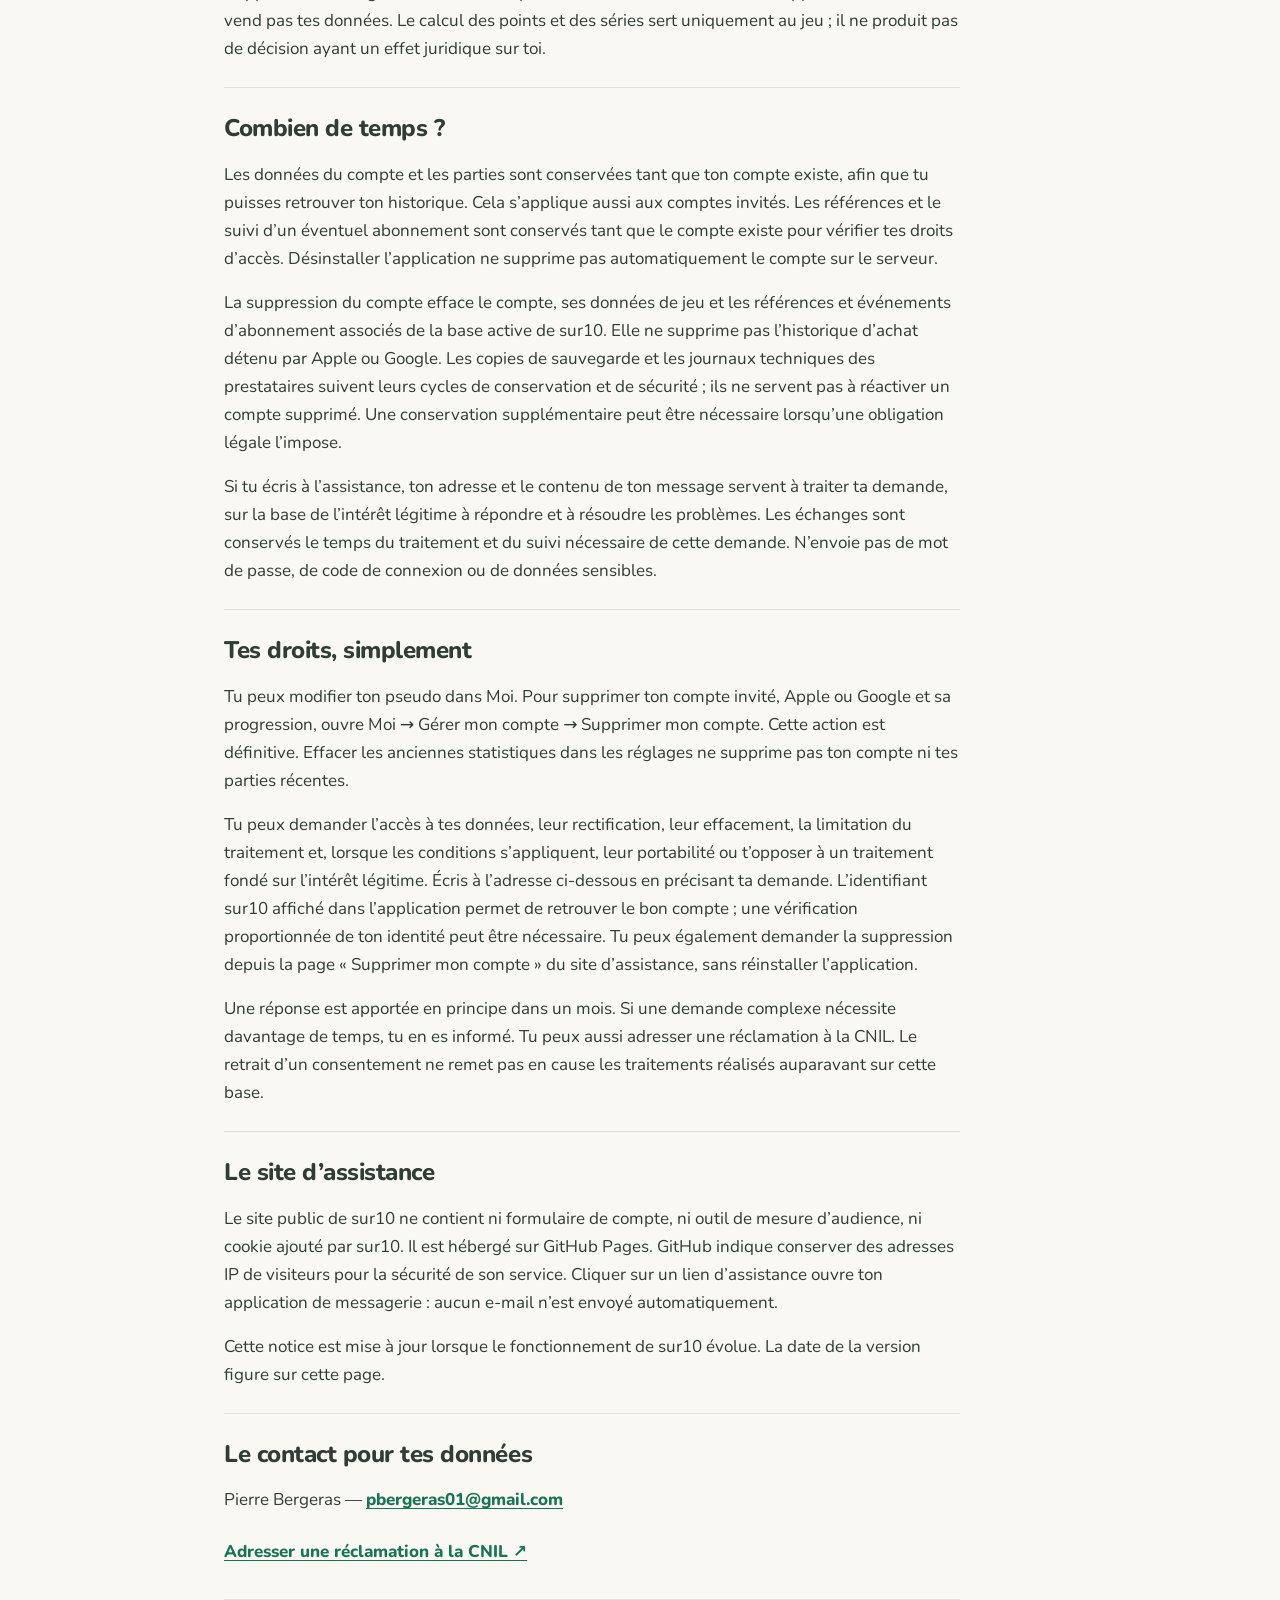
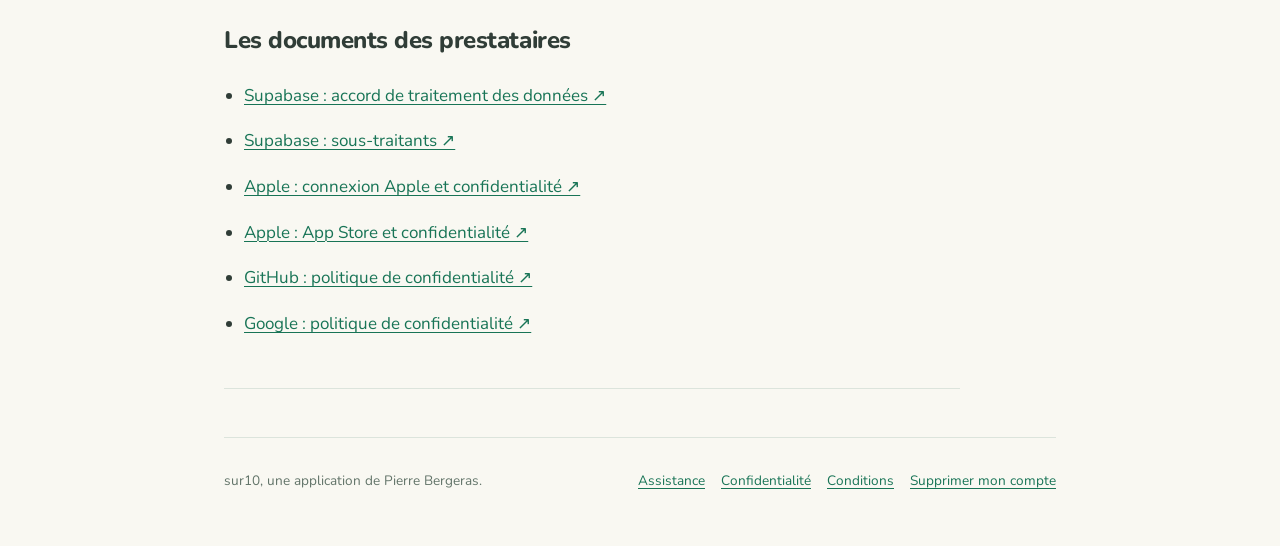
==== commit 0f96fc89: "Clarify optional Google identity profile data" ====
--- a/privacy.html
+++ b/privacy.html
@@ -29,7 +29,7 @@
     <nav class="contents" aria-label="Sommaire de la politique"><ol><li><a href="#responsable">Qui s’en occupe ?</a></li><li><a href="#compte">Ton compte et ta progression</a></li><li><a href="#abonnement">Si tu choisis sur10 Plus</a></li><li><a href="#diagnostics">Quand tu signales un problème</a></li><li><a href="#destinataires">Où vont les données ?</a></li><li><a href="#conservation">Combien de temps ?</a></li><li><a href="#droits">Tes droits, simplement</a></li><li><a href="#site">Le site d’assistance</a></li></ol></nav>
     <div class="article">
       <section id="responsable"><h2>Qui s’en occupe ?</h2><p>Pierre Bergeras édite sur10 et est responsable du traitement des données de l’application. Pour toute question ou demande concernant tes données, utilise l’adresse d’assistance indiquée en bas de cette page.</p></section>
-      <section id="compte"><h2>Ton compte et ta progression</h2><p>Un compte invité est créé lorsque tu commences à jouer. Il possède un identifiant technique ; aucune adresse e-mail n’est nécessaire. Si tu choisis « Continuer avec Apple » sur iPhone ou « Continuer avec Google » sur Android, sur10 reçoit l’identifiant fourni par ce service et ton adresse e-mail. Apple peut fournir une adresse masquée selon ton choix. Ces connexions permettent de retrouver ton compte. sur10 ne reçoit jamais le mot de passe de ton compte Apple ou Google.</p><p>sur10 conserve ton pseudo, ton réglage d’animation, les cartes jouées, les dates de tes parties, le mode de jeu, ton niveau de confiance, la réponse choisie, le résultat et les points. Les séries, trophées et statistiques sont calculés à partir de cette progression. Les anciennes statistiques de la première version peuvent aussi être conservées.</p><p>Ces données sont nécessaires pour fournir le jeu et sauvegarder ton parcours : la base légale est l’exécution du service que tu demandes. La connexion Apple ou Google et le choix d’un pseudo personnalisé sont facultatifs pour jouer gratuitement. Les données de session et une copie de ta progression sont également conservées sur ton appareil pour maintenir ta connexion et afficher ton historique.</p></section>
+      <section id="compte"><h2>Ton compte et ta progression</h2><p>Un compte invité est créé lorsque tu commences à jouer. Il possède un identifiant technique ; aucune adresse e-mail n’est nécessaire. Si tu choisis « Continuer avec Apple » sur iPhone ou « Continuer avec Google » sur Android, sur10 reçoit l’identifiant fourni par ce service et ton adresse e-mail. Apple peut fournir une adresse masquée selon ton choix. Lorsque Google les fournit, le service d’authentification peut aussi conserver le nom et la référence de la photo de profil associés à ton compte Google ; sur10 n’affiche pas cette photo dans ton profil de jeu. Ces connexions permettent de retrouver ton compte. sur10 ne reçoit jamais le mot de passe de ton compte Apple ou Google.</p><p>sur10 conserve ton pseudo, ton réglage d’animation, les cartes jouées, les dates de tes parties, le mode de jeu, ton niveau de confiance, la réponse choisie, le résultat et les points. Les séries, trophées et statistiques sont calculés à partir de cette progression. Les anciennes statistiques de la première version peuvent aussi être conservées.</p><p>Ces données sont nécessaires pour fournir le jeu et sauvegarder ton parcours : la base légale est l’exécution du service que tu demandes. La connexion Apple ou Google et le choix d’un pseudo personnalisé sont facultatifs pour jouer gratuitement. Les données de session et une copie de ta progression sont également conservées sur ton appareil pour maintenir ta connexion et afficher ton historique.</p></section>
       <section id="abonnement"><h2>Si tu choisis sur10 Plus</h2><p>Lorsque tu souscris à sur10 Plus, la boutique de ton appareil gère le paiement et le renouvellement : l’App Store sur iPhone, Google Play sur Android. sur10 ne reçoit ni ne conserve ton numéro de carte bancaire ou tes coordonnées bancaires. L’identifiant technique de ton compte sur10 est transmis à la boutique avec la demande d’achat pour associer l’abonnement au bon compte.</p><p>Pour activer et retrouver ton accès Plus, sur10 vérifie l’achat auprès d’Apple ou de Google Play et conserve dans Supabase la formule choisie, la boutique, les identifiants du produit et des transactions, les empreintes des jetons d’achat Google Play, l’environnement de l’achat (test ou production), les dates de vérification, de fin d’accès et, le cas échéant, de révocation. Les identifiants des notifications des boutiques et leur date de réception sont aussi conservés pour suivre les renouvellements ou remboursements. Ces informations sont liées à ton identifiant sur10. Les jetons d’achat sont utilisés pour vérifier les achats auprès de Google ; seules leurs empreintes sont conservées dans la base. Ils ne sont pas accessibles aux autres joueurs. Ce traitement est nécessaire à l’exécution de l’abonnement que tu demandes.</p><p>Supprimer ton compte sur10 ne résilie pas ton abonnement. Pour arrêter son renouvellement, utilise les réglages d’abonnements de la boutique utilisée lors de l’achat : App Store ou Google Play. Apple et Google conservent les informations relatives à tes achats selon leurs propres règles de confidentialité, accessibles en bas de cette page.</p></section>
       <section id="diagnostics"><h2>Quand tu signales un problème</h2><p>sur10 n’ajoute pas de collecte automatique de rapports d’erreur. Si tu choisis de signaler un problème depuis l’application, un brouillon d’e-mail peut contenir la version de l’app, la plateforme, le nom de l’écran et une catégorie d’erreur.</p><p>Ce résumé technique ne contient ni tes réponses, ni ton pseudo, ni ton identifiant de compte, ni tes jetons de connexion, ni le texte détaillé de l’erreur. Tu peux le relire, le compléter ou l’abandonner avant tout envoi. Les diagnostics traités par Apple ou Google au niveau du système ou de la boutique relèvent de tes réglages et de leurs propres informations de confidentialité.</p></section>
       <section id="destinataires"><h2>Où vont les données ?</h2><p>La base de données de sur10 est hébergée par Supabase en Irlande (région eu-west-1). Supabase assure aussi l’authentification et l’exécution des opérations du jeu. Pierre Bergeras peut accéder aux données nécessaires à la maintenance et à l’assistance. Apple intervient si tu utilises « Continuer avec Apple » ou un abonnement App Store. Google intervient si tu utilises « Continuer avec Google » ou un abonnement Google Play. La connexion Google demande uniquement les informations d’identité nécessaires ; sur10 n’accède pas à tes e-mails, contacts ou fichiers Google Drive.</p><p>Les services d’hébergement et d’authentification conservent aussi des métadonnées de connexion et de sécurité : adresse IP, informations sur le client utilisé, dates et événements de connexion. Elles servent au fonctionnement et à la sécurité du service, sur la base de l’intérêt légitime à assurer sa fiabilité et à prévenir les abus. Elles sont distinctes des rapports d’erreur que tu choisis de nous envoyer.</p><p>L’hébergement de la base en Irlande ne signifie pas que tous les traitements de ces prestataires restent dans l’Union européenne. Supabase et ses sous-traitants peuvent traiter des données dans d’autres pays ; son accord de traitement prévoit notamment des clauses contractuelles types pour les transferts concernés. Les documents des prestataires sont accessibles plus bas.</p><p>L’application n’intègre actuellement ni publicité ni suivi commercial entre applications. Elle ne vend pas tes données. Le calcul des points et des séries sert uniquement au jeu ; il ne produit pas de décision ayant un effet juridique sur toi.</p></section>
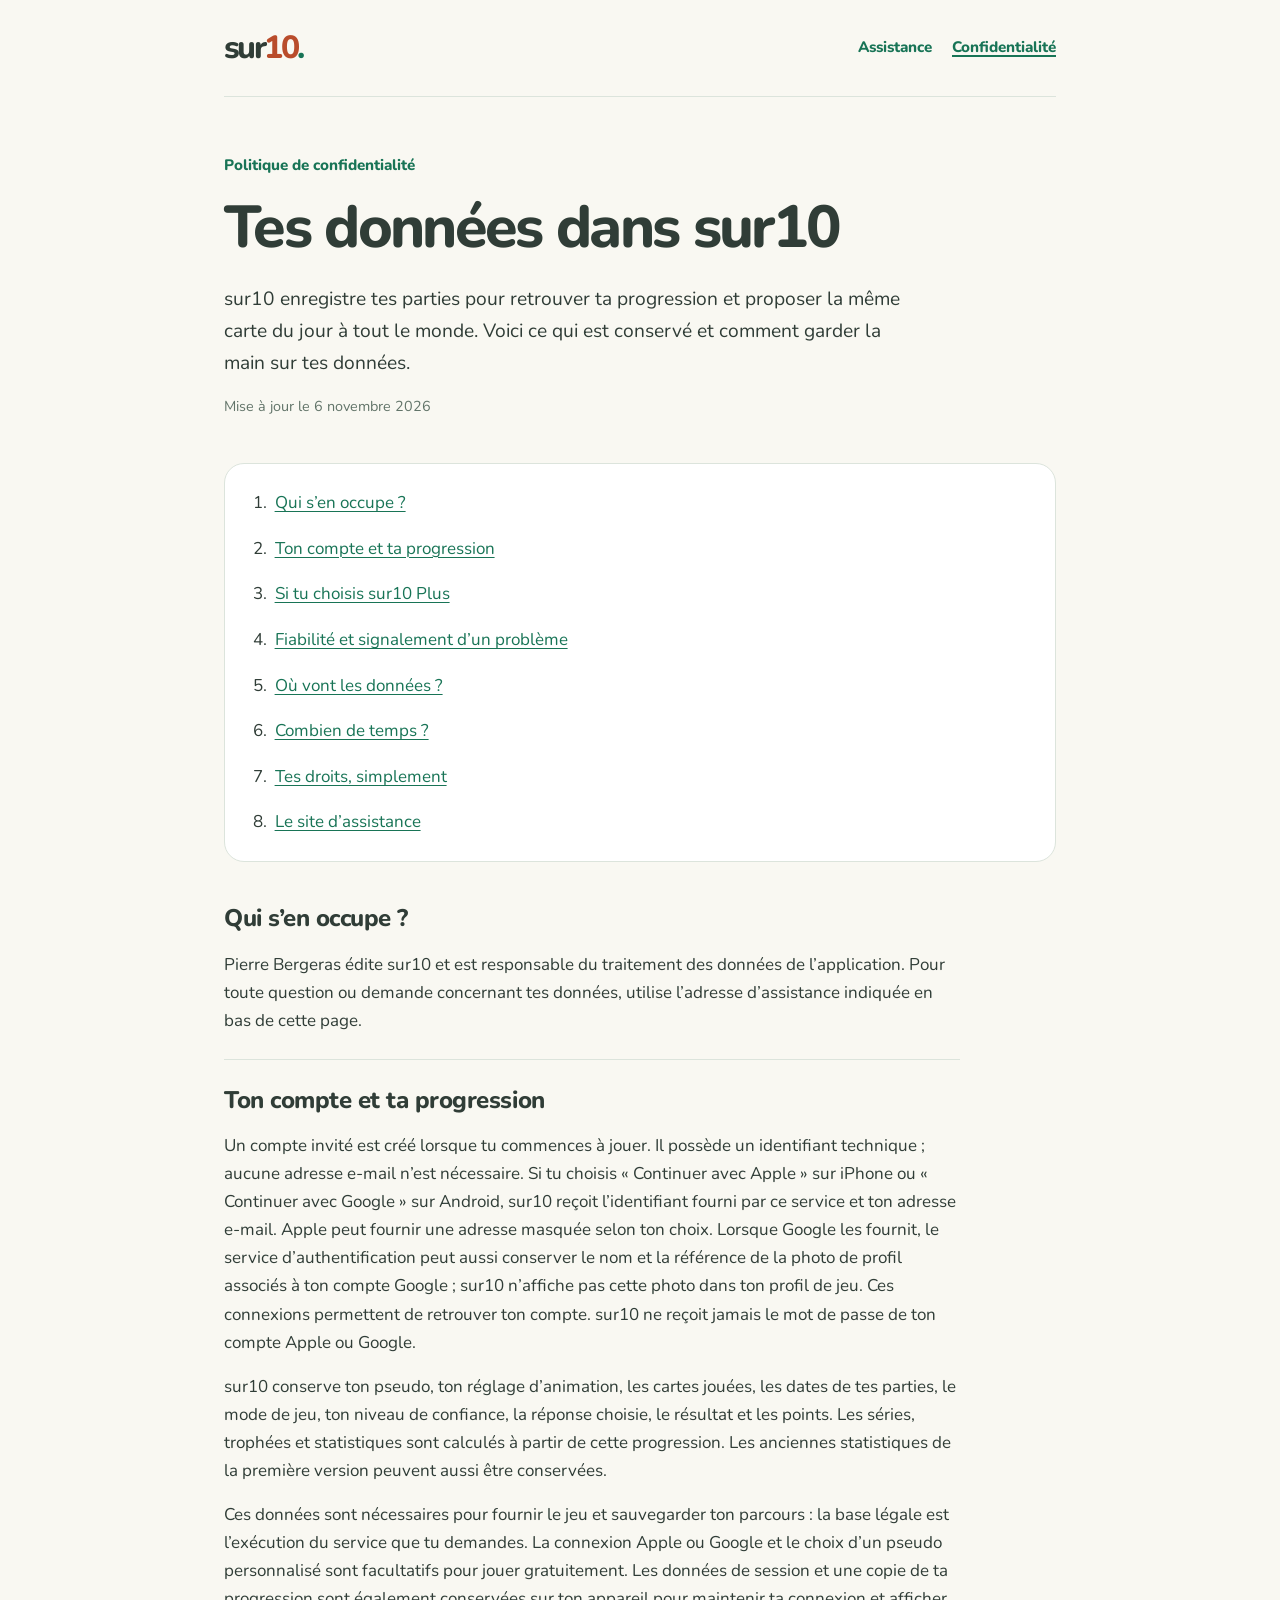
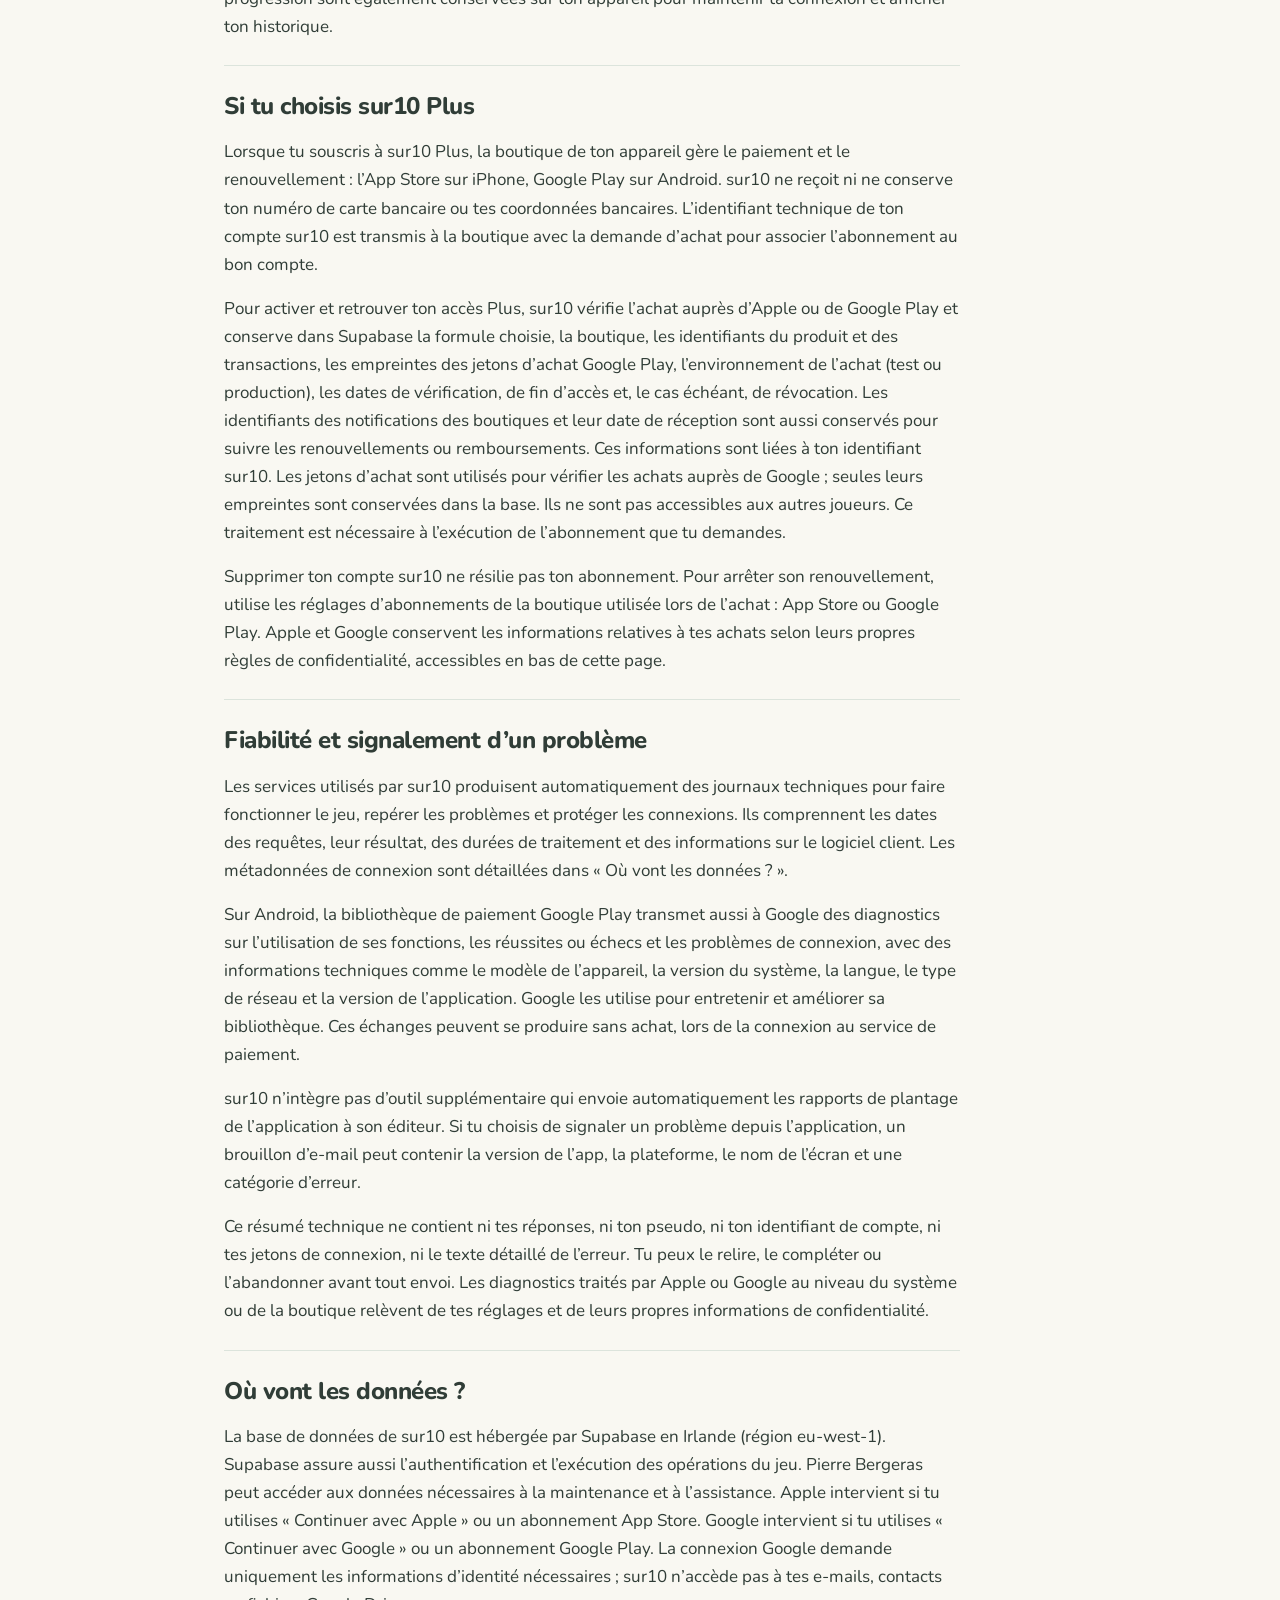
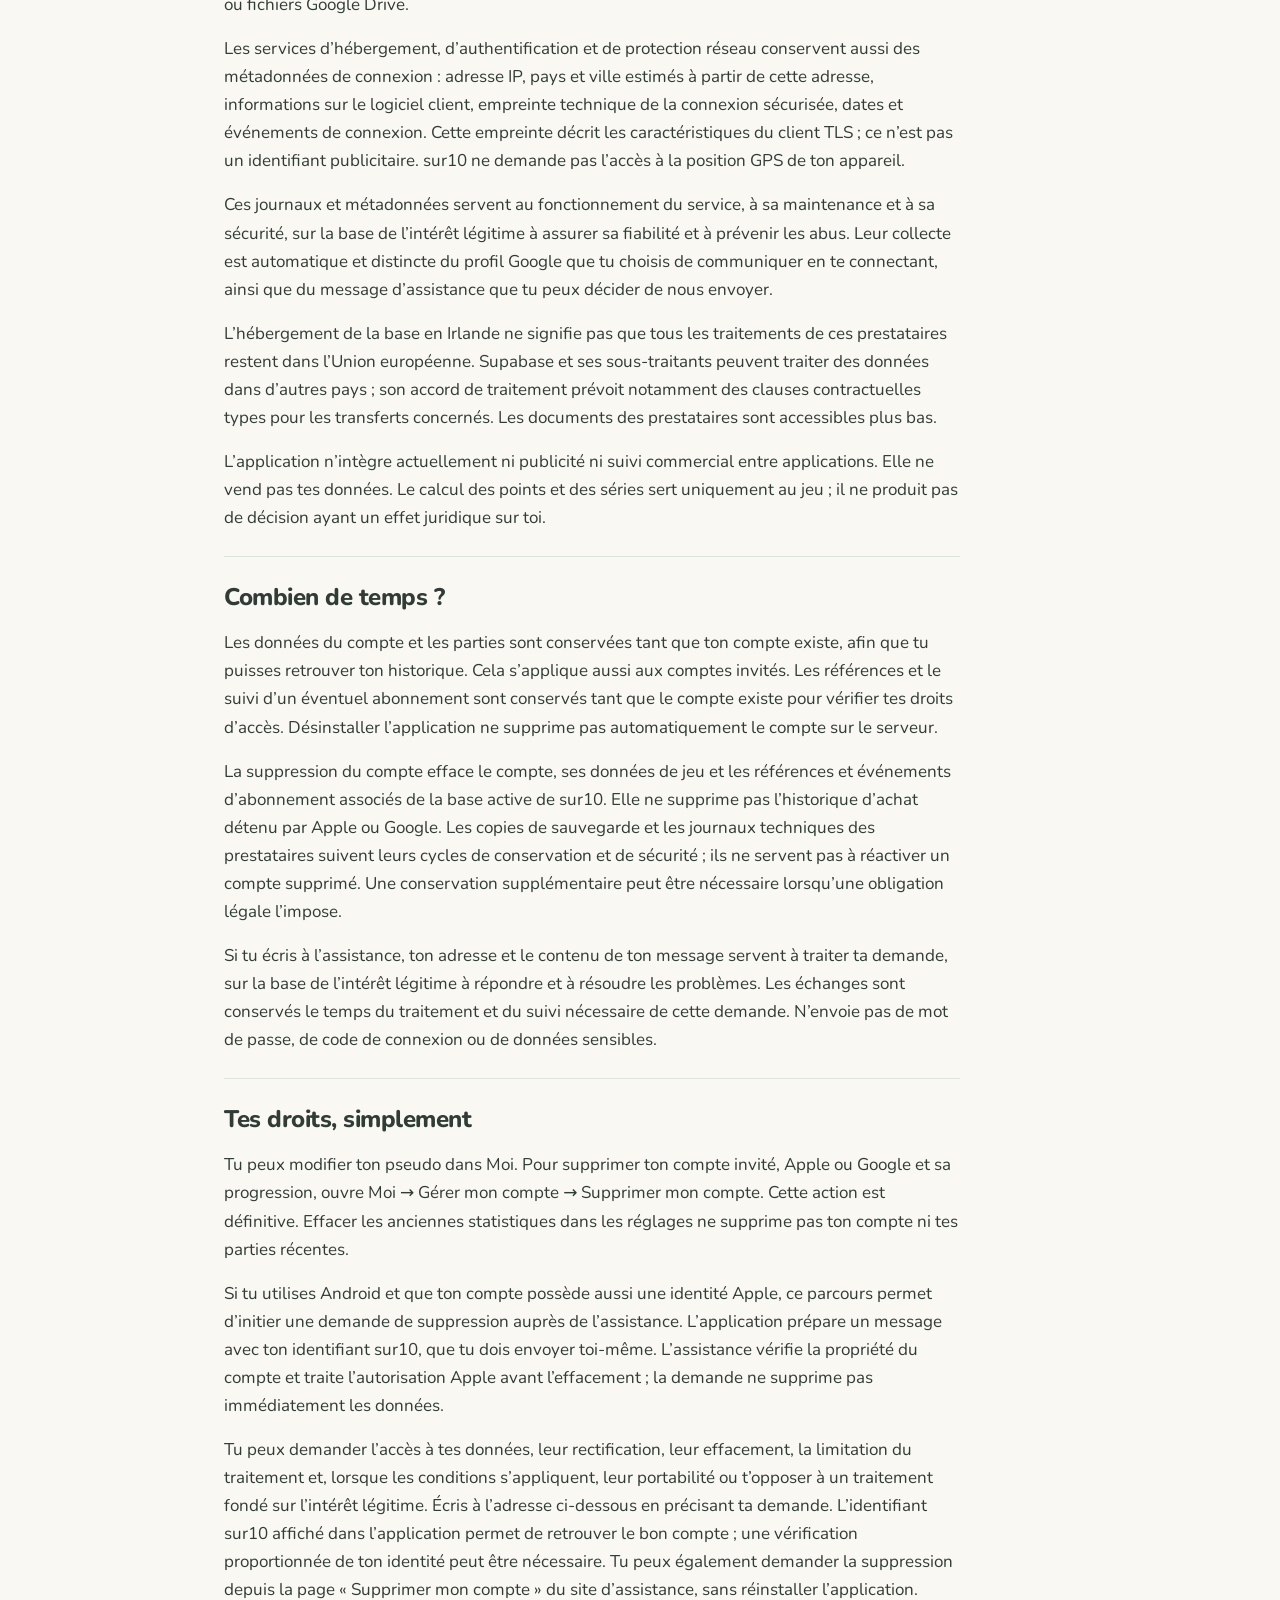
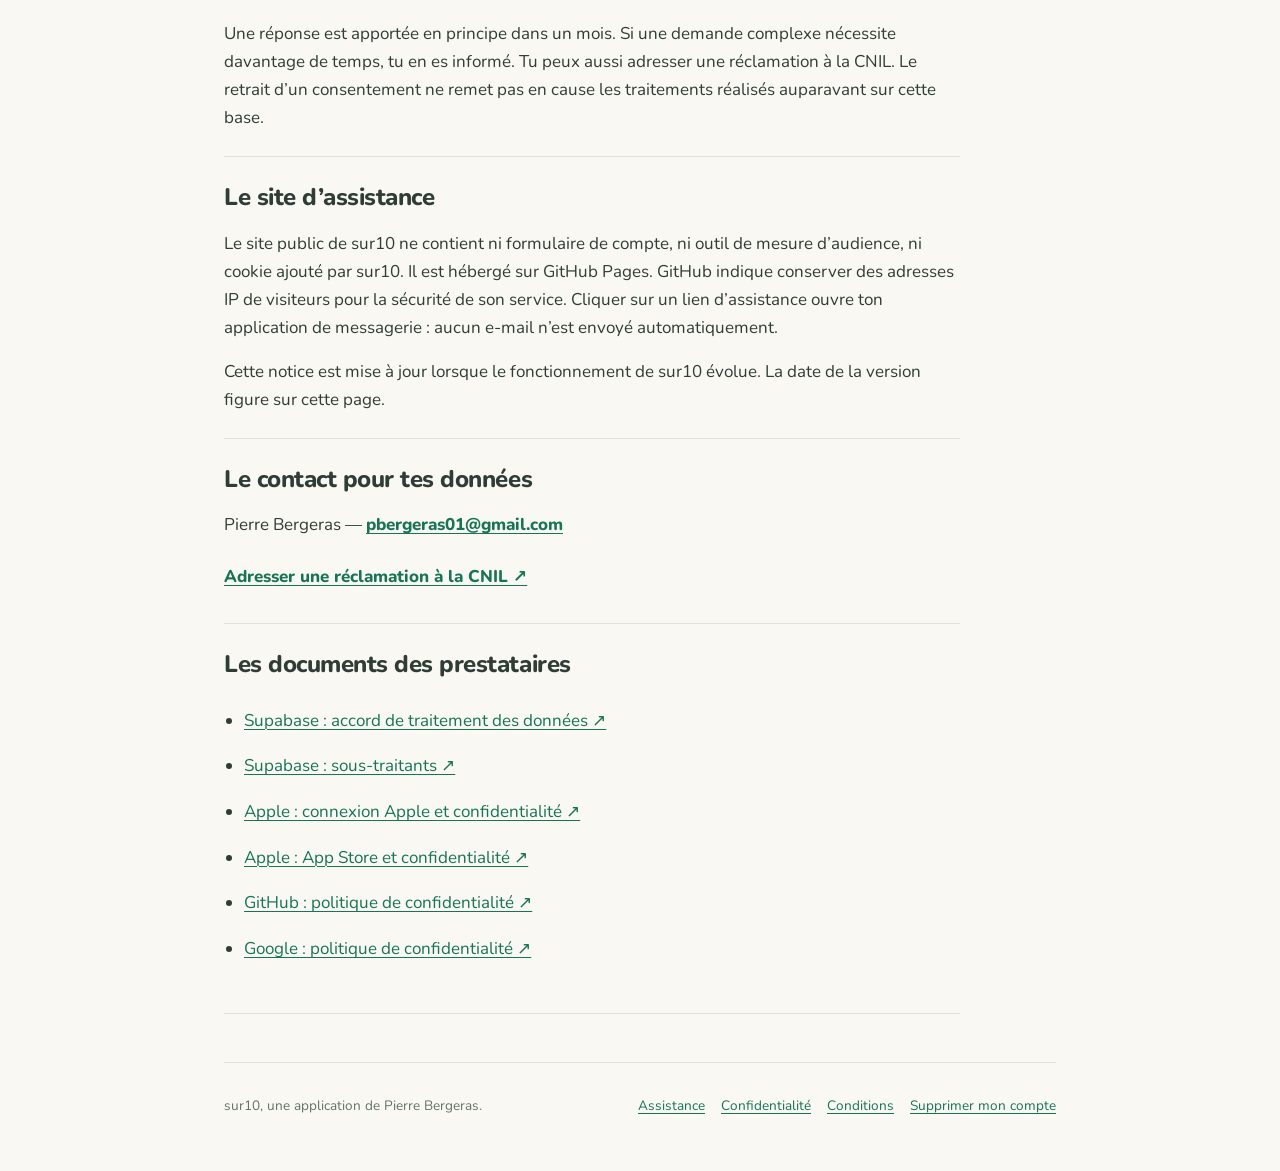
==== commit aad6868e: "Clarify infrastructure logs and Android billing diagnostics" ====
--- a/privacy.html
+++ b/privacy.html
@@ -26,15 +26,15 @@
       <p class="lead">sur10 enregistre tes parties pour retrouver ta progression et proposer la même carte du jour à tout le monde. Voici ce qui est conservé et comment garder la main sur tes données.</p>
       <p class="updated">Mise à jour le <time datetime="2026-11-06">6 novembre 2026</time></p>
     </div>
-    <nav class="contents" aria-label="Sommaire de la politique"><ol><li><a href="#responsable">Qui s’en occupe ?</a></li><li><a href="#compte">Ton compte et ta progression</a></li><li><a href="#abonnement">Si tu choisis sur10 Plus</a></li><li><a href="#diagnostics">Quand tu signales un problème</a></li><li><a href="#destinataires">Où vont les données ?</a></li><li><a href="#conservation">Combien de temps ?</a></li><li><a href="#droits">Tes droits, simplement</a></li><li><a href="#site">Le site d’assistance</a></li></ol></nav>
+    <nav class="contents" aria-label="Sommaire de la politique"><ol><li><a href="#responsable">Qui s’en occupe ?</a></li><li><a href="#compte">Ton compte et ta progression</a></li><li><a href="#abonnement">Si tu choisis sur10 Plus</a></li><li><a href="#diagnostics">Fiabilité et signalement d’un problème</a></li><li><a href="#destinataires">Où vont les données ?</a></li><li><a href="#conservation">Combien de temps ?</a></li><li><a href="#droits">Tes droits, simplement</a></li><li><a href="#site">Le site d’assistance</a></li></ol></nav>
     <div class="article">
       <section id="responsable"><h2>Qui s’en occupe ?</h2><p>Pierre Bergeras édite sur10 et est responsable du traitement des données de l’application. Pour toute question ou demande concernant tes données, utilise l’adresse d’assistance indiquée en bas de cette page.</p></section>
       <section id="compte"><h2>Ton compte et ta progression</h2><p>Un compte invité est créé lorsque tu commences à jouer. Il possède un identifiant technique ; aucune adresse e-mail n’est nécessaire. Si tu choisis « Continuer avec Apple » sur iPhone ou « Continuer avec Google » sur Android, sur10 reçoit l’identifiant fourni par ce service et ton adresse e-mail. Apple peut fournir une adresse masquée selon ton choix. Lorsque Google les fournit, le service d’authentification peut aussi conserver le nom et la référence de la photo de profil associés à ton compte Google ; sur10 n’affiche pas cette photo dans ton profil de jeu. Ces connexions permettent de retrouver ton compte. sur10 ne reçoit jamais le mot de passe de ton compte Apple ou Google.</p><p>sur10 conserve ton pseudo, ton réglage d’animation, les cartes jouées, les dates de tes parties, le mode de jeu, ton niveau de confiance, la réponse choisie, le résultat et les points. Les séries, trophées et statistiques sont calculés à partir de cette progression. Les anciennes statistiques de la première version peuvent aussi être conservées.</p><p>Ces données sont nécessaires pour fournir le jeu et sauvegarder ton parcours : la base légale est l’exécution du service que tu demandes. La connexion Apple ou Google et le choix d’un pseudo personnalisé sont facultatifs pour jouer gratuitement. Les données de session et une copie de ta progression sont également conservées sur ton appareil pour maintenir ta connexion et afficher ton historique.</p></section>
       <section id="abonnement"><h2>Si tu choisis sur10 Plus</h2><p>Lorsque tu souscris à sur10 Plus, la boutique de ton appareil gère le paiement et le renouvellement : l’App Store sur iPhone, Google Play sur Android. sur10 ne reçoit ni ne conserve ton numéro de carte bancaire ou tes coordonnées bancaires. L’identifiant technique de ton compte sur10 est transmis à la boutique avec la demande d’achat pour associer l’abonnement au bon compte.</p><p>Pour activer et retrouver ton accès Plus, sur10 vérifie l’achat auprès d’Apple ou de Google Play et conserve dans Supabase la formule choisie, la boutique, les identifiants du produit et des transactions, les empreintes des jetons d’achat Google Play, l’environnement de l’achat (test ou production), les dates de vérification, de fin d’accès et, le cas échéant, de révocation. Les identifiants des notifications des boutiques et leur date de réception sont aussi conservés pour suivre les renouvellements ou remboursements. Ces informations sont liées à ton identifiant sur10. Les jetons d’achat sont utilisés pour vérifier les achats auprès de Google ; seules leurs empreintes sont conservées dans la base. Ils ne sont pas accessibles aux autres joueurs. Ce traitement est nécessaire à l’exécution de l’abonnement que tu demandes.</p><p>Supprimer ton compte sur10 ne résilie pas ton abonnement. Pour arrêter son renouvellement, utilise les réglages d’abonnements de la boutique utilisée lors de l’achat : App Store ou Google Play. Apple et Google conservent les informations relatives à tes achats selon leurs propres règles de confidentialité, accessibles en bas de cette page.</p></section>
-      <section id="diagnostics"><h2>Quand tu signales un problème</h2><p>sur10 n’ajoute pas de collecte automatique de rapports d’erreur. Si tu choisis de signaler un problème depuis l’application, un brouillon d’e-mail peut contenir la version de l’app, la plateforme, le nom de l’écran et une catégorie d’erreur.</p><p>Ce résumé technique ne contient ni tes réponses, ni ton pseudo, ni ton identifiant de compte, ni tes jetons de connexion, ni le texte détaillé de l’erreur. Tu peux le relire, le compléter ou l’abandonner avant tout envoi. Les diagnostics traités par Apple ou Google au niveau du système ou de la boutique relèvent de tes réglages et de leurs propres informations de confidentialité.</p></section>
-      <section id="destinataires"><h2>Où vont les données ?</h2><p>La base de données de sur10 est hébergée par Supabase en Irlande (région eu-west-1). Supabase assure aussi l’authentification et l’exécution des opérations du jeu. Pierre Bergeras peut accéder aux données nécessaires à la maintenance et à l’assistance. Apple intervient si tu utilises « Continuer avec Apple » ou un abonnement App Store. Google intervient si tu utilises « Continuer avec Google » ou un abonnement Google Play. La connexion Google demande uniquement les informations d’identité nécessaires ; sur10 n’accède pas à tes e-mails, contacts ou fichiers Google Drive.</p><p>Les services d’hébergement et d’authentification conservent aussi des métadonnées de connexion et de sécurité : adresse IP, informations sur le client utilisé, dates et événements de connexion. Elles servent au fonctionnement et à la sécurité du service, sur la base de l’intérêt légitime à assurer sa fiabilité et à prévenir les abus. Elles sont distinctes des rapports d’erreur que tu choisis de nous envoyer.</p><p>L’hébergement de la base en Irlande ne signifie pas que tous les traitements de ces prestataires restent dans l’Union européenne. Supabase et ses sous-traitants peuvent traiter des données dans d’autres pays ; son accord de traitement prévoit notamment des clauses contractuelles types pour les transferts concernés. Les documents des prestataires sont accessibles plus bas.</p><p>L’application n’intègre actuellement ni publicité ni suivi commercial entre applications. Elle ne vend pas tes données. Le calcul des points et des séries sert uniquement au jeu ; il ne produit pas de décision ayant un effet juridique sur toi.</p></section>
+      <section id="diagnostics"><h2>Fiabilité et signalement d’un problème</h2><p>Les services utilisés par sur10 produisent automatiquement des journaux techniques pour faire fonctionner le jeu, repérer les problèmes et protéger les connexions. Ils comprennent les dates des requêtes, leur résultat, des durées de traitement et des informations sur le logiciel client. Les métadonnées de connexion sont détaillées dans « Où vont les données ? ».</p><p>Sur Android, la bibliothèque de paiement Google Play transmet aussi à Google des diagnostics sur l’utilisation de ses fonctions, les réussites ou échecs et les problèmes de connexion, avec des informations techniques comme le modèle de l’appareil, la version du système, la langue, le type de réseau et la version de l’application. Google les utilise pour entretenir et améliorer sa bibliothèque. Ces échanges peuvent se produire sans achat, lors de la connexion au service de paiement.</p><p>sur10 n’intègre pas d’outil supplémentaire qui envoie automatiquement les rapports de plantage de l’application à son éditeur. Si tu choisis de signaler un problème depuis l’application, un brouillon d’e-mail peut contenir la version de l’app, la plateforme, le nom de l’écran et une catégorie d’erreur.</p><p>Ce résumé technique ne contient ni tes réponses, ni ton pseudo, ni ton identifiant de compte, ni tes jetons de connexion, ni le texte détaillé de l’erreur. Tu peux le relire, le compléter ou l’abandonner avant tout envoi. Les diagnostics traités par Apple ou Google au niveau du système ou de la boutique relèvent de tes réglages et de leurs propres informations de confidentialité.</p></section>
+      <section id="destinataires"><h2>Où vont les données ?</h2><p>La base de données de sur10 est hébergée par Supabase en Irlande (région eu-west-1). Supabase assure aussi l’authentification et l’exécution des opérations du jeu. Pierre Bergeras peut accéder aux données nécessaires à la maintenance et à l’assistance. Apple intervient si tu utilises « Continuer avec Apple » ou un abonnement App Store. Google intervient si tu utilises « Continuer avec Google » ou un abonnement Google Play. La connexion Google demande uniquement les informations d’identité nécessaires ; sur10 n’accède pas à tes e-mails, contacts ou fichiers Google Drive.</p><p>Les services d’hébergement, d’authentification et de protection réseau conservent aussi des métadonnées de connexion : adresse IP, pays et ville estimés à partir de cette adresse, informations sur le logiciel client, empreinte technique de la connexion sécurisée, dates et événements de connexion. Cette empreinte décrit les caractéristiques du client TLS ; ce n’est pas un identifiant publicitaire. sur10 ne demande pas l’accès à la position GPS de ton appareil.</p><p>Ces journaux et métadonnées servent au fonctionnement du service, à sa maintenance et à sa sécurité, sur la base de l’intérêt légitime à assurer sa fiabilité et à prévenir les abus. Leur collecte est automatique et distincte du profil Google que tu choisis de communiquer en te connectant, ainsi que du message d’assistance que tu peux décider de nous envoyer.</p><p>L’hébergement de la base en Irlande ne signifie pas que tous les traitements de ces prestataires restent dans l’Union européenne. Supabase et ses sous-traitants peuvent traiter des données dans d’autres pays ; son accord de traitement prévoit notamment des clauses contractuelles types pour les transferts concernés. Les documents des prestataires sont accessibles plus bas.</p><p>L’application n’intègre actuellement ni publicité ni suivi commercial entre applications. Elle ne vend pas tes données. Le calcul des points et des séries sert uniquement au jeu ; il ne produit pas de décision ayant un effet juridique sur toi.</p></section>
       <section id="conservation"><h2>Combien de temps ?</h2><p>Les données du compte et les parties sont conservées tant que ton compte existe, afin que tu puisses retrouver ton historique. Cela s’applique aussi aux comptes invités. Les références et le suivi d’un éventuel abonnement sont conservés tant que le compte existe pour vérifier tes droits d’accès. Désinstaller l’application ne supprime pas automatiquement le compte sur le serveur.</p><p>La suppression du compte efface le compte, ses données de jeu et les références et événements d’abonnement associés de la base active de sur10. Elle ne supprime pas l’historique d’achat détenu par Apple ou Google. Les copies de sauvegarde et les journaux techniques des prestataires suivent leurs cycles de conservation et de sécurité ; ils ne servent pas à réactiver un compte supprimé. Une conservation supplémentaire peut être nécessaire lorsqu’une obligation légale l’impose.</p><p>Si tu écris à l’assistance, ton adresse et le contenu de ton message servent à traiter ta demande, sur la base de l’intérêt légitime à répondre et à résoudre les problèmes. Les échanges sont conservés le temps du traitement et du suivi nécessaire de cette demande. N’envoie pas de mot de passe, de code de connexion ou de données sensibles.</p></section>
-      <section id="droits"><h2>Tes droits, simplement</h2><p>Tu peux modifier ton pseudo dans Moi. Pour supprimer ton compte invité, Apple ou Google et sa progression, ouvre Moi → Gérer mon compte → Supprimer mon compte. Cette action est définitive. Effacer les anciennes statistiques dans les réglages ne supprime pas ton compte ni tes parties récentes.</p><p>Tu peux demander l’accès à tes données, leur rectification, leur effacement, la limitation du traitement et, lorsque les conditions s’appliquent, leur portabilité ou t’opposer à un traitement fondé sur l’intérêt légitime. Écris à l’adresse ci-dessous en précisant ta demande. L’identifiant sur10 affiché dans l’application permet de retrouver le bon compte ; une vérification proportionnée de ton identité peut être nécessaire. Tu peux également demander la suppression depuis la page « Supprimer mon compte » du site d’assistance, sans réinstaller l’application.</p><p>Une réponse est apportée en principe dans un mois. Si une demande complexe nécessite davantage de temps, tu en es informé. Tu peux aussi adresser une réclamation à la CNIL. Le retrait d’un consentement ne remet pas en cause les traitements réalisés auparavant sur cette base.</p></section>
+      <section id="droits"><h2>Tes droits, simplement</h2><p>Tu peux modifier ton pseudo dans Moi. Pour supprimer ton compte invité, Apple ou Google et sa progression, ouvre Moi → Gérer mon compte → Supprimer mon compte. Cette action est définitive. Effacer les anciennes statistiques dans les réglages ne supprime pas ton compte ni tes parties récentes.</p><p>Si tu utilises Android et que ton compte possède aussi une identité Apple, ce parcours permet d’initier une demande de suppression auprès de l’assistance. L’application prépare un message avec ton identifiant sur10, que tu dois envoyer toi-même. L’assistance vérifie la propriété du compte et traite l’autorisation Apple avant l’effacement ; la demande ne supprime pas immédiatement les données.</p><p>Tu peux demander l’accès à tes données, leur rectification, leur effacement, la limitation du traitement et, lorsque les conditions s’appliquent, leur portabilité ou t’opposer à un traitement fondé sur l’intérêt légitime. Écris à l’adresse ci-dessous en précisant ta demande. L’identifiant sur10 affiché dans l’application permet de retrouver le bon compte ; une vérification proportionnée de ton identité peut être nécessaire. Tu peux également demander la suppression depuis la page « Supprimer mon compte » du site d’assistance, sans réinstaller l’application.</p><p>Une réponse est apportée en principe dans un mois. Si une demande complexe nécessite davantage de temps, tu en es informé. Tu peux aussi adresser une réclamation à la CNIL. Le retrait d’un consentement ne remet pas en cause les traitements réalisés auparavant sur cette base.</p></section>
       <section id="site"><h2>Le site d’assistance</h2><p>Le site public de sur10 ne contient ni formulaire de compte, ni outil de mesure d’audience, ni cookie ajouté par sur10. Il est hébergé sur GitHub Pages. GitHub indique conserver des adresses IP de visiteurs pour la sécurité de son service. Cliquer sur un lien d’assistance ouvre ton application de messagerie : aucun e-mail n’est envoyé automatiquement.</p><p>Cette notice est mise à jour lorsque le fonctionnement de sur10 évolue. La date de la version figure sur cette page.</p></section>
       <section id="contact"><h2>Le contact pour tes données</h2><p>Pierre Bergeras — <a class="contact-address" href="mailto:pbergeras01@gmail.com?subject=sur10%20%E2%80%94%20Assistance">pbergeras01@gmail.com</a></p><p><a class="text-link" href="https://www.cnil.fr/fr/adresser-une-plainte">Adresser une réclamation à la CNIL <span aria-hidden="true">↗</span></a></p></section>
       <section id="prestataires"><h2>Les documents des prestataires</h2><ul class="provider-links"><li><a href="https://supabase.com/legal/customer-resources/data-processing-addendum">Supabase : accord de traitement des données <span aria-hidden="true">↗</span></a></li><li><a href="https://supabase.com/legal/customer-resources/subprocessor-list">Supabase : sous-traitants <span aria-hidden="true">↗</span></a></li><li><a href="https://www.apple.com/legal/privacy/data/fr/sign-in-with-apple/">Apple : connexion Apple et confidentialité <span aria-hidden="true">↗</span></a></li><li><a href="https://www.apple.com/legal/privacy/data/fr/app-store/">Apple : App Store et confidentialité <span aria-hidden="true">↗</span></a></li><li><a href="https://docs.github.com/fr/site-policy/privacy-policies/github-general-privacy-statement">GitHub : politique de confidentialité <span aria-hidden="true">↗</span></a></li><li><a href="https://policies.google.com/privacy?hl=fr">Google : politique de confidentialité <span aria-hidden="true">↗</span></a></li></ul></section>
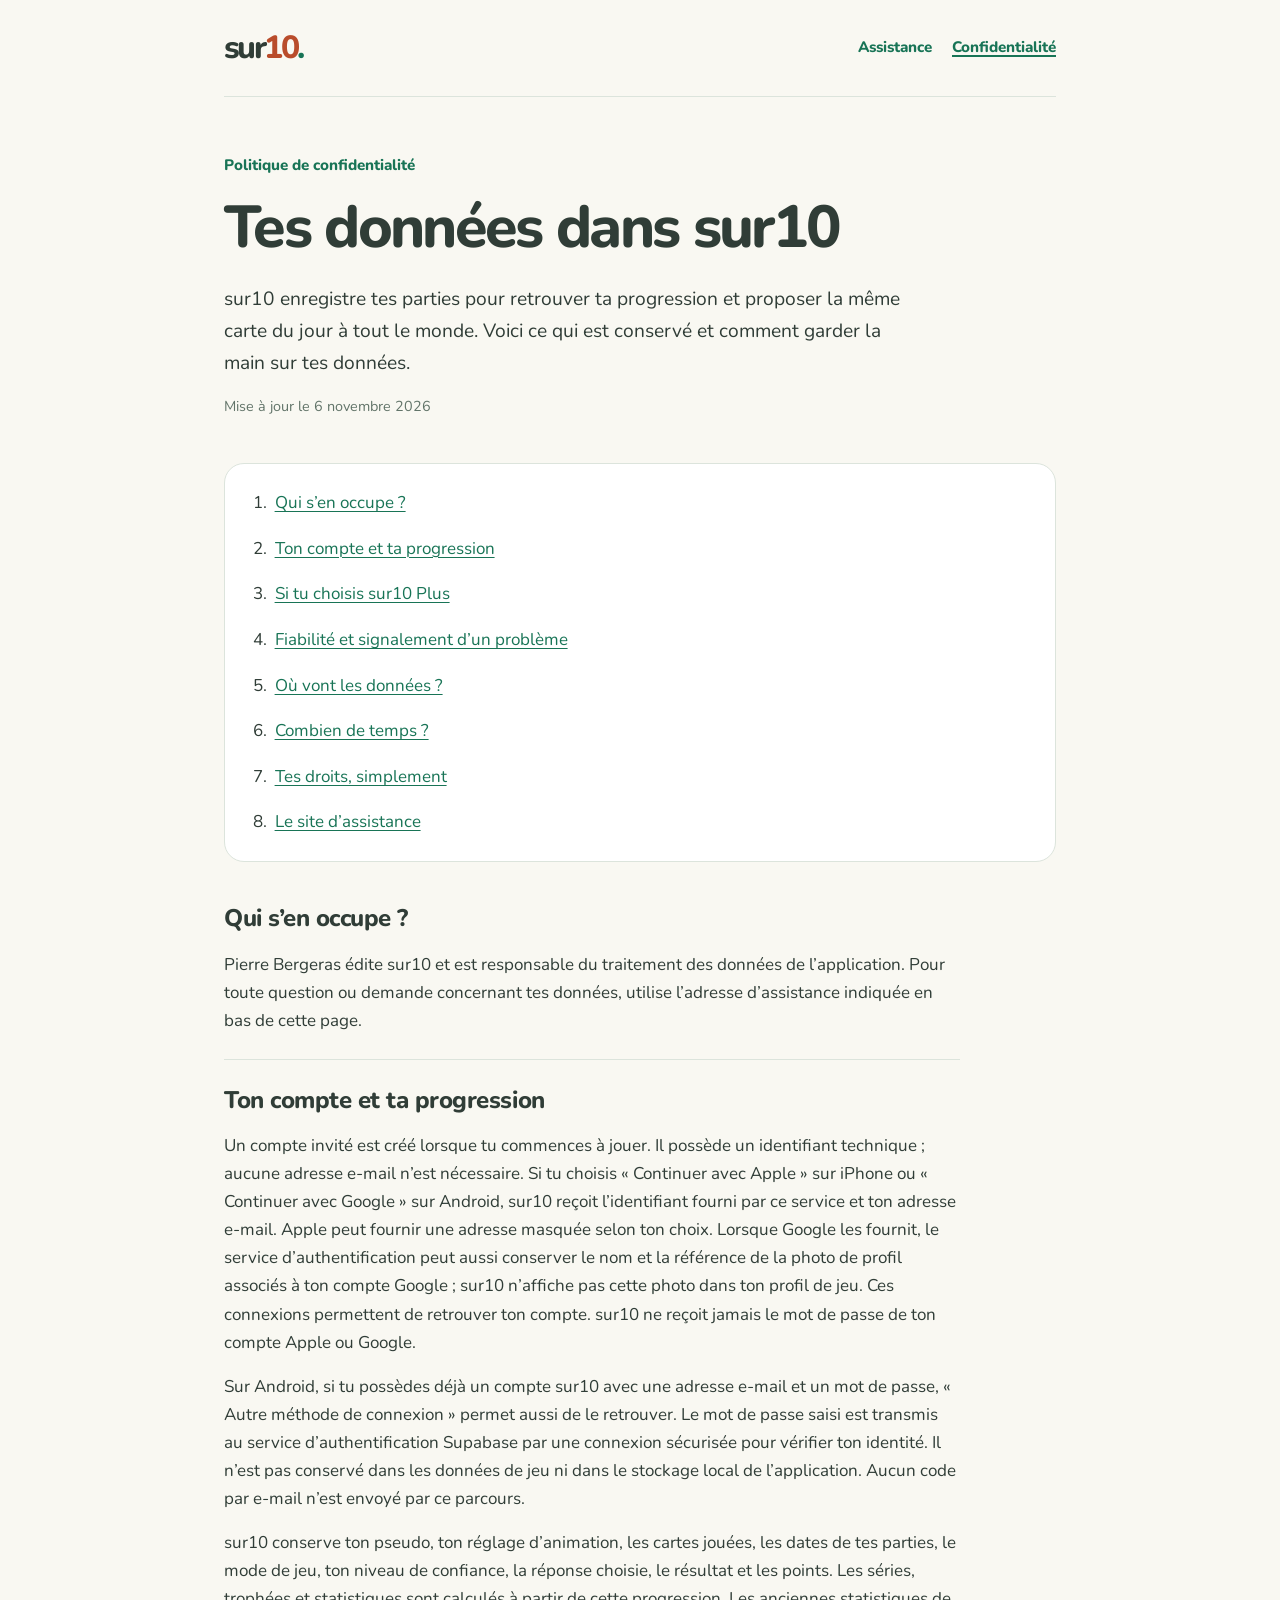
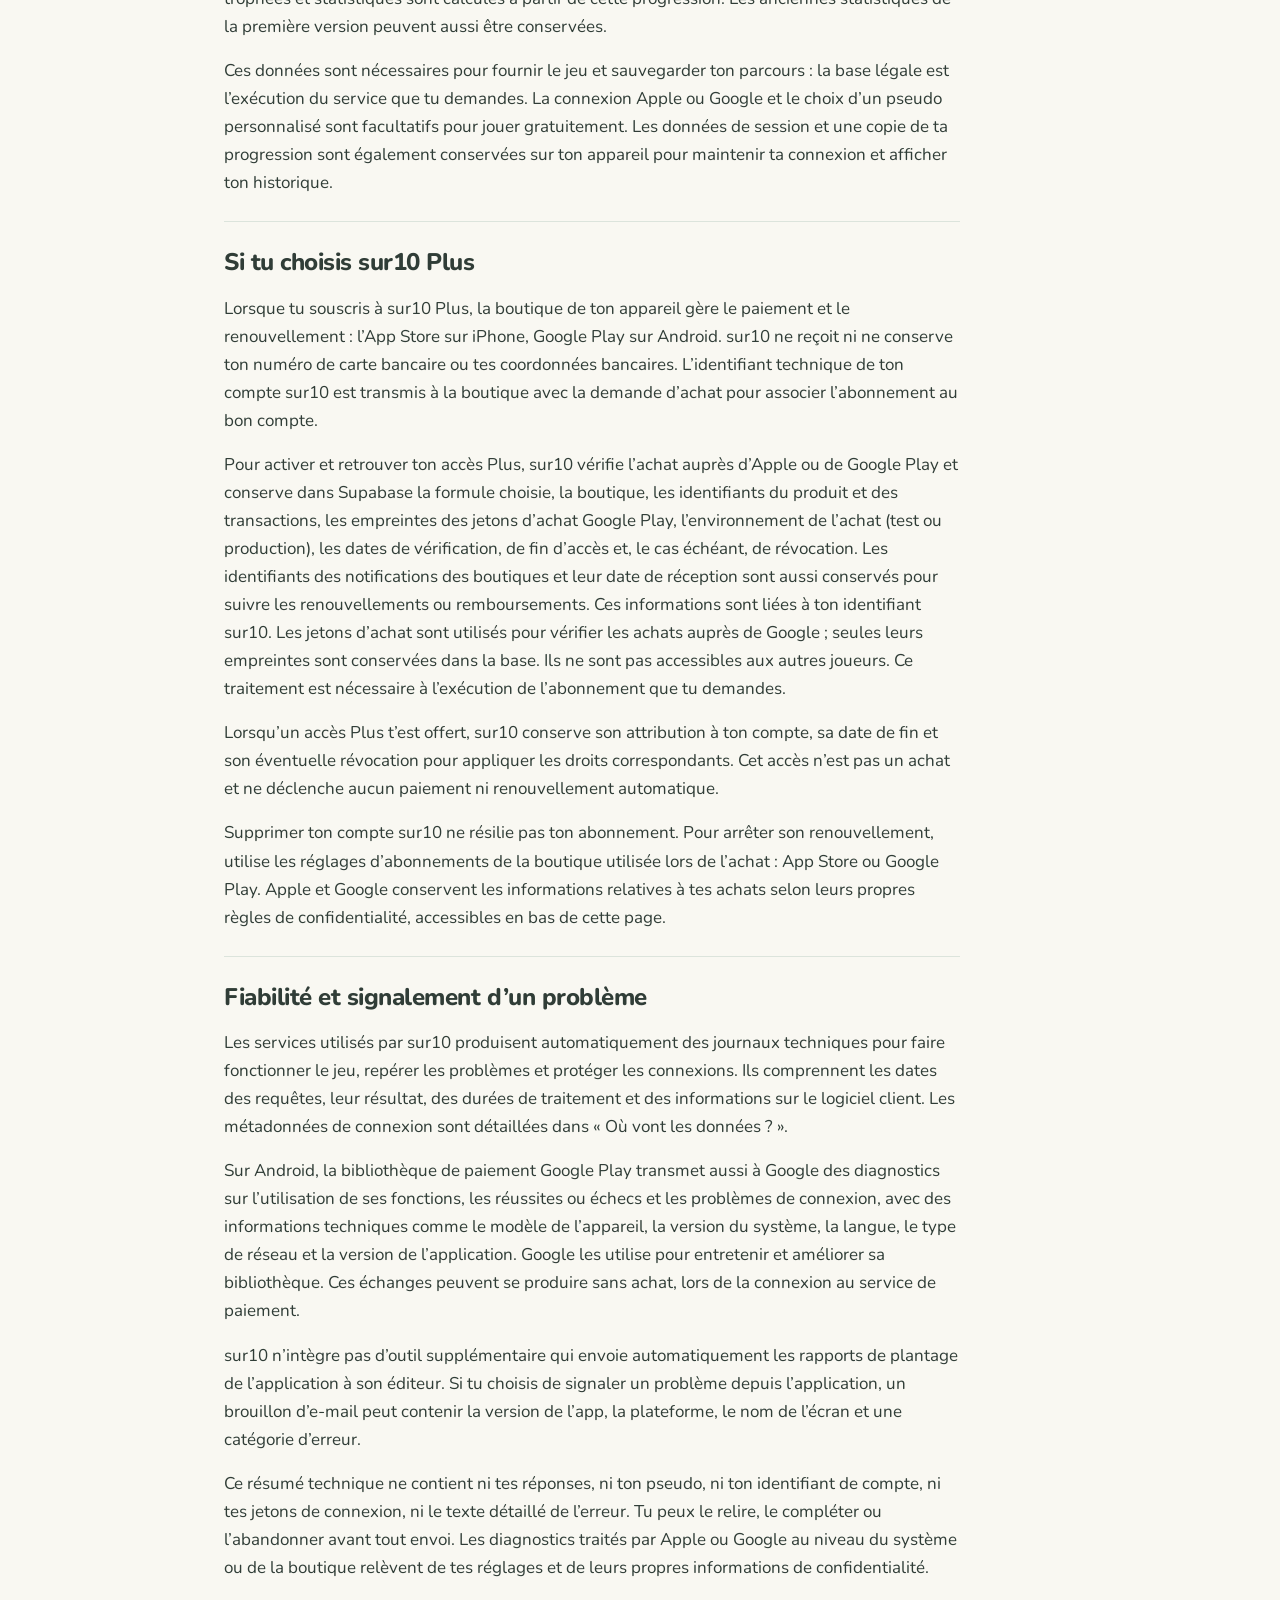
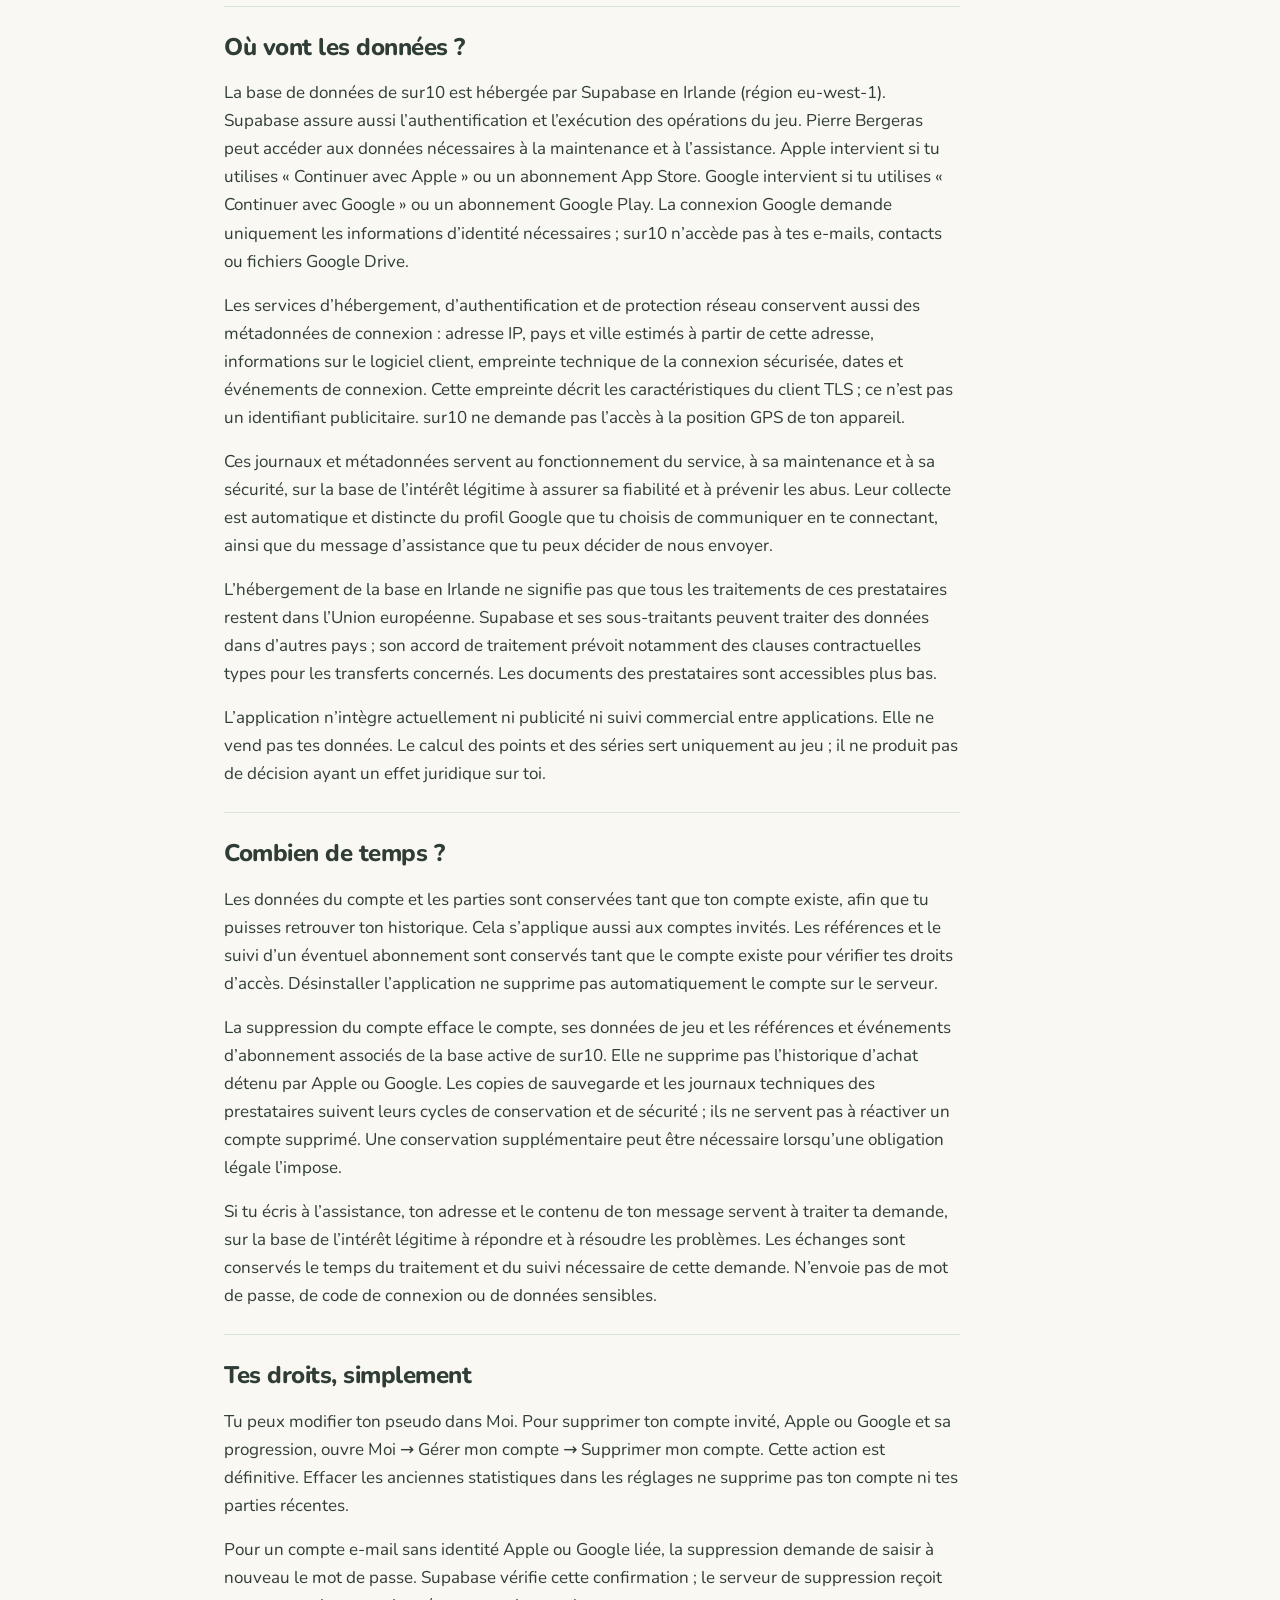
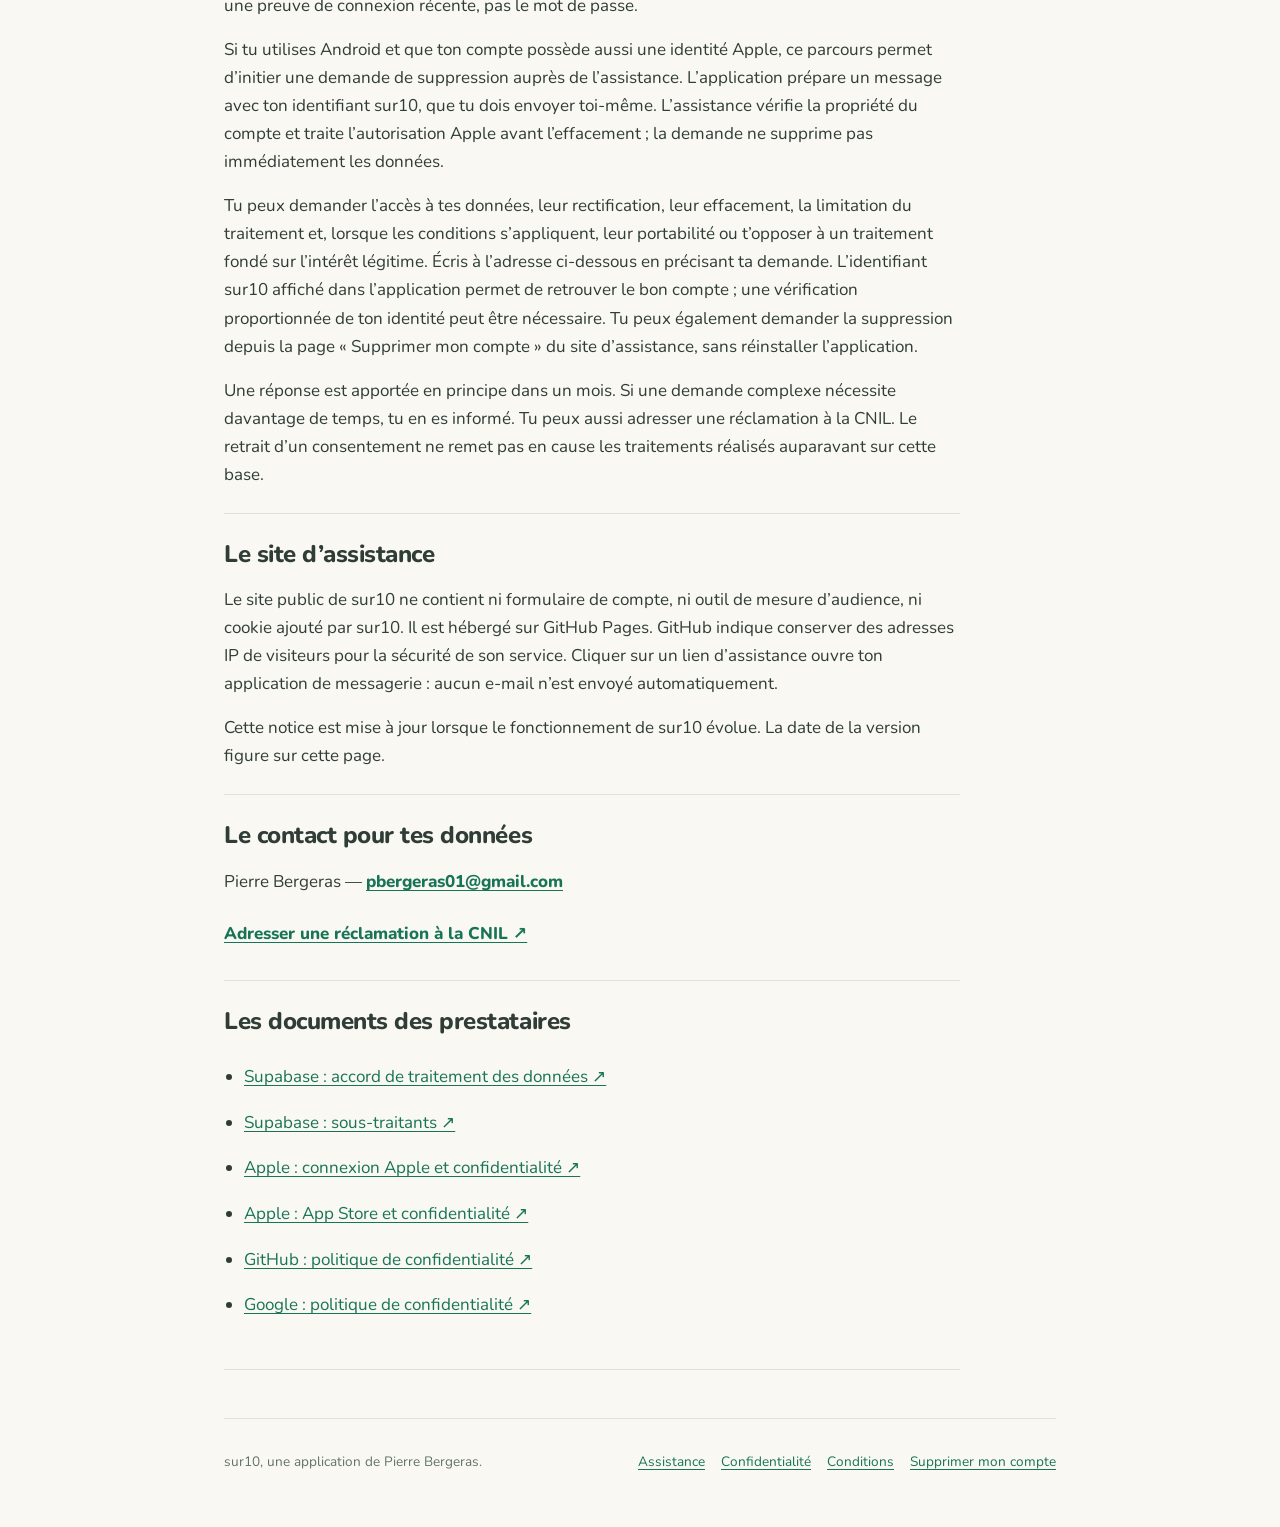
==== commit ec45bf0d: "Document existing email accounts and complimentary access" ====
--- a/privacy.html
+++ b/privacy.html
@@ -29,12 +29,12 @@
     <nav class="contents" aria-label="Sommaire de la politique"><ol><li><a href="#responsable">Qui s’en occupe ?</a></li><li><a href="#compte">Ton compte et ta progression</a></li><li><a href="#abonnement">Si tu choisis sur10 Plus</a></li><li><a href="#diagnostics">Fiabilité et signalement d’un problème</a></li><li><a href="#destinataires">Où vont les données ?</a></li><li><a href="#conservation">Combien de temps ?</a></li><li><a href="#droits">Tes droits, simplement</a></li><li><a href="#site">Le site d’assistance</a></li></ol></nav>
     <div class="article">
       <section id="responsable"><h2>Qui s’en occupe ?</h2><p>Pierre Bergeras édite sur10 et est responsable du traitement des données de l’application. Pour toute question ou demande concernant tes données, utilise l’adresse d’assistance indiquée en bas de cette page.</p></section>
-      <section id="compte"><h2>Ton compte et ta progression</h2><p>Un compte invité est créé lorsque tu commences à jouer. Il possède un identifiant technique ; aucune adresse e-mail n’est nécessaire. Si tu choisis « Continuer avec Apple » sur iPhone ou « Continuer avec Google » sur Android, sur10 reçoit l’identifiant fourni par ce service et ton adresse e-mail. Apple peut fournir une adresse masquée selon ton choix. Lorsque Google les fournit, le service d’authentification peut aussi conserver le nom et la référence de la photo de profil associés à ton compte Google ; sur10 n’affiche pas cette photo dans ton profil de jeu. Ces connexions permettent de retrouver ton compte. sur10 ne reçoit jamais le mot de passe de ton compte Apple ou Google.</p><p>sur10 conserve ton pseudo, ton réglage d’animation, les cartes jouées, les dates de tes parties, le mode de jeu, ton niveau de confiance, la réponse choisie, le résultat et les points. Les séries, trophées et statistiques sont calculés à partir de cette progression. Les anciennes statistiques de la première version peuvent aussi être conservées.</p><p>Ces données sont nécessaires pour fournir le jeu et sauvegarder ton parcours : la base légale est l’exécution du service que tu demandes. La connexion Apple ou Google et le choix d’un pseudo personnalisé sont facultatifs pour jouer gratuitement. Les données de session et une copie de ta progression sont également conservées sur ton appareil pour maintenir ta connexion et afficher ton historique.</p></section>
-      <section id="abonnement"><h2>Si tu choisis sur10 Plus</h2><p>Lorsque tu souscris à sur10 Plus, la boutique de ton appareil gère le paiement et le renouvellement : l’App Store sur iPhone, Google Play sur Android. sur10 ne reçoit ni ne conserve ton numéro de carte bancaire ou tes coordonnées bancaires. L’identifiant technique de ton compte sur10 est transmis à la boutique avec la demande d’achat pour associer l’abonnement au bon compte.</p><p>Pour activer et retrouver ton accès Plus, sur10 vérifie l’achat auprès d’Apple ou de Google Play et conserve dans Supabase la formule choisie, la boutique, les identifiants du produit et des transactions, les empreintes des jetons d’achat Google Play, l’environnement de l’achat (test ou production), les dates de vérification, de fin d’accès et, le cas échéant, de révocation. Les identifiants des notifications des boutiques et leur date de réception sont aussi conservés pour suivre les renouvellements ou remboursements. Ces informations sont liées à ton identifiant sur10. Les jetons d’achat sont utilisés pour vérifier les achats auprès de Google ; seules leurs empreintes sont conservées dans la base. Ils ne sont pas accessibles aux autres joueurs. Ce traitement est nécessaire à l’exécution de l’abonnement que tu demandes.</p><p>Supprimer ton compte sur10 ne résilie pas ton abonnement. Pour arrêter son renouvellement, utilise les réglages d’abonnements de la boutique utilisée lors de l’achat : App Store ou Google Play. Apple et Google conservent les informations relatives à tes achats selon leurs propres règles de confidentialité, accessibles en bas de cette page.</p></section>
+      <section id="compte"><h2>Ton compte et ta progression</h2><p>Un compte invité est créé lorsque tu commences à jouer. Il possède un identifiant technique ; aucune adresse e-mail n’est nécessaire. Si tu choisis « Continuer avec Apple » sur iPhone ou « Continuer avec Google » sur Android, sur10 reçoit l’identifiant fourni par ce service et ton adresse e-mail. Apple peut fournir une adresse masquée selon ton choix. Lorsque Google les fournit, le service d’authentification peut aussi conserver le nom et la référence de la photo de profil associés à ton compte Google ; sur10 n’affiche pas cette photo dans ton profil de jeu. Ces connexions permettent de retrouver ton compte. sur10 ne reçoit jamais le mot de passe de ton compte Apple ou Google.</p><p>Sur Android, si tu possèdes déjà un compte sur10 avec une adresse e-mail et un mot de passe, « Autre méthode de connexion » permet aussi de le retrouver. Le mot de passe saisi est transmis au service d’authentification Supabase par une connexion sécurisée pour vérifier ton identité. Il n’est pas conservé dans les données de jeu ni dans le stockage local de l’application. Aucun code par e-mail n’est envoyé par ce parcours.</p><p>sur10 conserve ton pseudo, ton réglage d’animation, les cartes jouées, les dates de tes parties, le mode de jeu, ton niveau de confiance, la réponse choisie, le résultat et les points. Les séries, trophées et statistiques sont calculés à partir de cette progression. Les anciennes statistiques de la première version peuvent aussi être conservées.</p><p>Ces données sont nécessaires pour fournir le jeu et sauvegarder ton parcours : la base légale est l’exécution du service que tu demandes. La connexion Apple ou Google et le choix d’un pseudo personnalisé sont facultatifs pour jouer gratuitement. Les données de session et une copie de ta progression sont également conservées sur ton appareil pour maintenir ta connexion et afficher ton historique.</p></section>
+      <section id="abonnement"><h2>Si tu choisis sur10 Plus</h2><p>Lorsque tu souscris à sur10 Plus, la boutique de ton appareil gère le paiement et le renouvellement : l’App Store sur iPhone, Google Play sur Android. sur10 ne reçoit ni ne conserve ton numéro de carte bancaire ou tes coordonnées bancaires. L’identifiant technique de ton compte sur10 est transmis à la boutique avec la demande d’achat pour associer l’abonnement au bon compte.</p><p>Pour activer et retrouver ton accès Plus, sur10 vérifie l’achat auprès d’Apple ou de Google Play et conserve dans Supabase la formule choisie, la boutique, les identifiants du produit et des transactions, les empreintes des jetons d’achat Google Play, l’environnement de l’achat (test ou production), les dates de vérification, de fin d’accès et, le cas échéant, de révocation. Les identifiants des notifications des boutiques et leur date de réception sont aussi conservés pour suivre les renouvellements ou remboursements. Ces informations sont liées à ton identifiant sur10. Les jetons d’achat sont utilisés pour vérifier les achats auprès de Google ; seules leurs empreintes sont conservées dans la base. Ils ne sont pas accessibles aux autres joueurs. Ce traitement est nécessaire à l’exécution de l’abonnement que tu demandes.</p><p>Lorsqu’un accès Plus t’est offert, sur10 conserve son attribution à ton compte, sa date de fin et son éventuelle révocation pour appliquer les droits correspondants. Cet accès n’est pas un achat et ne déclenche aucun paiement ni renouvellement automatique.</p><p>Supprimer ton compte sur10 ne résilie pas ton abonnement. Pour arrêter son renouvellement, utilise les réglages d’abonnements de la boutique utilisée lors de l’achat : App Store ou Google Play. Apple et Google conservent les informations relatives à tes achats selon leurs propres règles de confidentialité, accessibles en bas de cette page.</p></section>
       <section id="diagnostics"><h2>Fiabilité et signalement d’un problème</h2><p>Les services utilisés par sur10 produisent automatiquement des journaux techniques pour faire fonctionner le jeu, repérer les problèmes et protéger les connexions. Ils comprennent les dates des requêtes, leur résultat, des durées de traitement et des informations sur le logiciel client. Les métadonnées de connexion sont détaillées dans « Où vont les données ? ».</p><p>Sur Android, la bibliothèque de paiement Google Play transmet aussi à Google des diagnostics sur l’utilisation de ses fonctions, les réussites ou échecs et les problèmes de connexion, avec des informations techniques comme le modèle de l’appareil, la version du système, la langue, le type de réseau et la version de l’application. Google les utilise pour entretenir et améliorer sa bibliothèque. Ces échanges peuvent se produire sans achat, lors de la connexion au service de paiement.</p><p>sur10 n’intègre pas d’outil supplémentaire qui envoie automatiquement les rapports de plantage de l’application à son éditeur. Si tu choisis de signaler un problème depuis l’application, un brouillon d’e-mail peut contenir la version de l’app, la plateforme, le nom de l’écran et une catégorie d’erreur.</p><p>Ce résumé technique ne contient ni tes réponses, ni ton pseudo, ni ton identifiant de compte, ni tes jetons de connexion, ni le texte détaillé de l’erreur. Tu peux le relire, le compléter ou l’abandonner avant tout envoi. Les diagnostics traités par Apple ou Google au niveau du système ou de la boutique relèvent de tes réglages et de leurs propres informations de confidentialité.</p></section>
       <section id="destinataires"><h2>Où vont les données ?</h2><p>La base de données de sur10 est hébergée par Supabase en Irlande (région eu-west-1). Supabase assure aussi l’authentification et l’exécution des opérations du jeu. Pierre Bergeras peut accéder aux données nécessaires à la maintenance et à l’assistance. Apple intervient si tu utilises « Continuer avec Apple » ou un abonnement App Store. Google intervient si tu utilises « Continuer avec Google » ou un abonnement Google Play. La connexion Google demande uniquement les informations d’identité nécessaires ; sur10 n’accède pas à tes e-mails, contacts ou fichiers Google Drive.</p><p>Les services d’hébergement, d’authentification et de protection réseau conservent aussi des métadonnées de connexion : adresse IP, pays et ville estimés à partir de cette adresse, informations sur le logiciel client, empreinte technique de la connexion sécurisée, dates et événements de connexion. Cette empreinte décrit les caractéristiques du client TLS ; ce n’est pas un identifiant publicitaire. sur10 ne demande pas l’accès à la position GPS de ton appareil.</p><p>Ces journaux et métadonnées servent au fonctionnement du service, à sa maintenance et à sa sécurité, sur la base de l’intérêt légitime à assurer sa fiabilité et à prévenir les abus. Leur collecte est automatique et distincte du profil Google que tu choisis de communiquer en te connectant, ainsi que du message d’assistance que tu peux décider de nous envoyer.</p><p>L’hébergement de la base en Irlande ne signifie pas que tous les traitements de ces prestataires restent dans l’Union européenne. Supabase et ses sous-traitants peuvent traiter des données dans d’autres pays ; son accord de traitement prévoit notamment des clauses contractuelles types pour les transferts concernés. Les documents des prestataires sont accessibles plus bas.</p><p>L’application n’intègre actuellement ni publicité ni suivi commercial entre applications. Elle ne vend pas tes données. Le calcul des points et des séries sert uniquement au jeu ; il ne produit pas de décision ayant un effet juridique sur toi.</p></section>
       <section id="conservation"><h2>Combien de temps ?</h2><p>Les données du compte et les parties sont conservées tant que ton compte existe, afin que tu puisses retrouver ton historique. Cela s’applique aussi aux comptes invités. Les références et le suivi d’un éventuel abonnement sont conservés tant que le compte existe pour vérifier tes droits d’accès. Désinstaller l’application ne supprime pas automatiquement le compte sur le serveur.</p><p>La suppression du compte efface le compte, ses données de jeu et les références et événements d’abonnement associés de la base active de sur10. Elle ne supprime pas l’historique d’achat détenu par Apple ou Google. Les copies de sauvegarde et les journaux techniques des prestataires suivent leurs cycles de conservation et de sécurité ; ils ne servent pas à réactiver un compte supprimé. Une conservation supplémentaire peut être nécessaire lorsqu’une obligation légale l’impose.</p><p>Si tu écris à l’assistance, ton adresse et le contenu de ton message servent à traiter ta demande, sur la base de l’intérêt légitime à répondre et à résoudre les problèmes. Les échanges sont conservés le temps du traitement et du suivi nécessaire de cette demande. N’envoie pas de mot de passe, de code de connexion ou de données sensibles.</p></section>
-      <section id="droits"><h2>Tes droits, simplement</h2><p>Tu peux modifier ton pseudo dans Moi. Pour supprimer ton compte invité, Apple ou Google et sa progression, ouvre Moi → Gérer mon compte → Supprimer mon compte. Cette action est définitive. Effacer les anciennes statistiques dans les réglages ne supprime pas ton compte ni tes parties récentes.</p><p>Si tu utilises Android et que ton compte possède aussi une identité Apple, ce parcours permet d’initier une demande de suppression auprès de l’assistance. L’application prépare un message avec ton identifiant sur10, que tu dois envoyer toi-même. L’assistance vérifie la propriété du compte et traite l’autorisation Apple avant l’effacement ; la demande ne supprime pas immédiatement les données.</p><p>Tu peux demander l’accès à tes données, leur rectification, leur effacement, la limitation du traitement et, lorsque les conditions s’appliquent, leur portabilité ou t’opposer à un traitement fondé sur l’intérêt légitime. Écris à l’adresse ci-dessous en précisant ta demande. L’identifiant sur10 affiché dans l’application permet de retrouver le bon compte ; une vérification proportionnée de ton identité peut être nécessaire. Tu peux également demander la suppression depuis la page « Supprimer mon compte » du site d’assistance, sans réinstaller l’application.</p><p>Une réponse est apportée en principe dans un mois. Si une demande complexe nécessite davantage de temps, tu en es informé. Tu peux aussi adresser une réclamation à la CNIL. Le retrait d’un consentement ne remet pas en cause les traitements réalisés auparavant sur cette base.</p></section>
+      <section id="droits"><h2>Tes droits, simplement</h2><p>Tu peux modifier ton pseudo dans Moi. Pour supprimer ton compte invité, Apple ou Google et sa progression, ouvre Moi → Gérer mon compte → Supprimer mon compte. Cette action est définitive. Effacer les anciennes statistiques dans les réglages ne supprime pas ton compte ni tes parties récentes.</p><p>Pour un compte e-mail sans identité Apple ou Google liée, la suppression demande de saisir à nouveau le mot de passe. Supabase vérifie cette confirmation ; le serveur de suppression reçoit une preuve de connexion récente, pas le mot de passe.</p><p>Si tu utilises Android et que ton compte possède aussi une identité Apple, ce parcours permet d’initier une demande de suppression auprès de l’assistance. L’application prépare un message avec ton identifiant sur10, que tu dois envoyer toi-même. L’assistance vérifie la propriété du compte et traite l’autorisation Apple avant l’effacement ; la demande ne supprime pas immédiatement les données.</p><p>Tu peux demander l’accès à tes données, leur rectification, leur effacement, la limitation du traitement et, lorsque les conditions s’appliquent, leur portabilité ou t’opposer à un traitement fondé sur l’intérêt légitime. Écris à l’adresse ci-dessous en précisant ta demande. L’identifiant sur10 affiché dans l’application permet de retrouver le bon compte ; une vérification proportionnée de ton identité peut être nécessaire. Tu peux également demander la suppression depuis la page « Supprimer mon compte » du site d’assistance, sans réinstaller l’application.</p><p>Une réponse est apportée en principe dans un mois. Si une demande complexe nécessite davantage de temps, tu en es informé. Tu peux aussi adresser une réclamation à la CNIL. Le retrait d’un consentement ne remet pas en cause les traitements réalisés auparavant sur cette base.</p></section>
       <section id="site"><h2>Le site d’assistance</h2><p>Le site public de sur10 ne contient ni formulaire de compte, ni outil de mesure d’audience, ni cookie ajouté par sur10. Il est hébergé sur GitHub Pages. GitHub indique conserver des adresses IP de visiteurs pour la sécurité de son service. Cliquer sur un lien d’assistance ouvre ton application de messagerie : aucun e-mail n’est envoyé automatiquement.</p><p>Cette notice est mise à jour lorsque le fonctionnement de sur10 évolue. La date de la version figure sur cette page.</p></section>
       <section id="contact"><h2>Le contact pour tes données</h2><p>Pierre Bergeras — <a class="contact-address" href="mailto:pbergeras01@gmail.com?subject=sur10%20%E2%80%94%20Assistance">pbergeras01@gmail.com</a></p><p><a class="text-link" href="https://www.cnil.fr/fr/adresser-une-plainte">Adresser une réclamation à la CNIL <span aria-hidden="true">↗</span></a></p></section>
       <section id="prestataires"><h2>Les documents des prestataires</h2><ul class="provider-links"><li><a href="https://supabase.com/legal/customer-resources/data-processing-addendum">Supabase : accord de traitement des données <span aria-hidden="true">↗</span></a></li><li><a href="https://supabase.com/legal/customer-resources/subprocessor-list">Supabase : sous-traitants <span aria-hidden="true">↗</span></a></li><li><a href="https://www.apple.com/legal/privacy/data/fr/sign-in-with-apple/">Apple : connexion Apple et confidentialité <span aria-hidden="true">↗</span></a></li><li><a href="https://www.apple.com/legal/privacy/data/fr/app-store/">Apple : App Store et confidentialité <span aria-hidden="true">↗</span></a></li><li><a href="https://docs.github.com/fr/site-policy/privacy-policies/github-general-privacy-statement">GitHub : politique de confidentialité <span aria-hidden="true">↗</span></a></li><li><a href="https://policies.google.com/privacy?hl=fr">Google : politique de confidentialité <span aria-hidden="true">↗</span></a></li></ul></section>
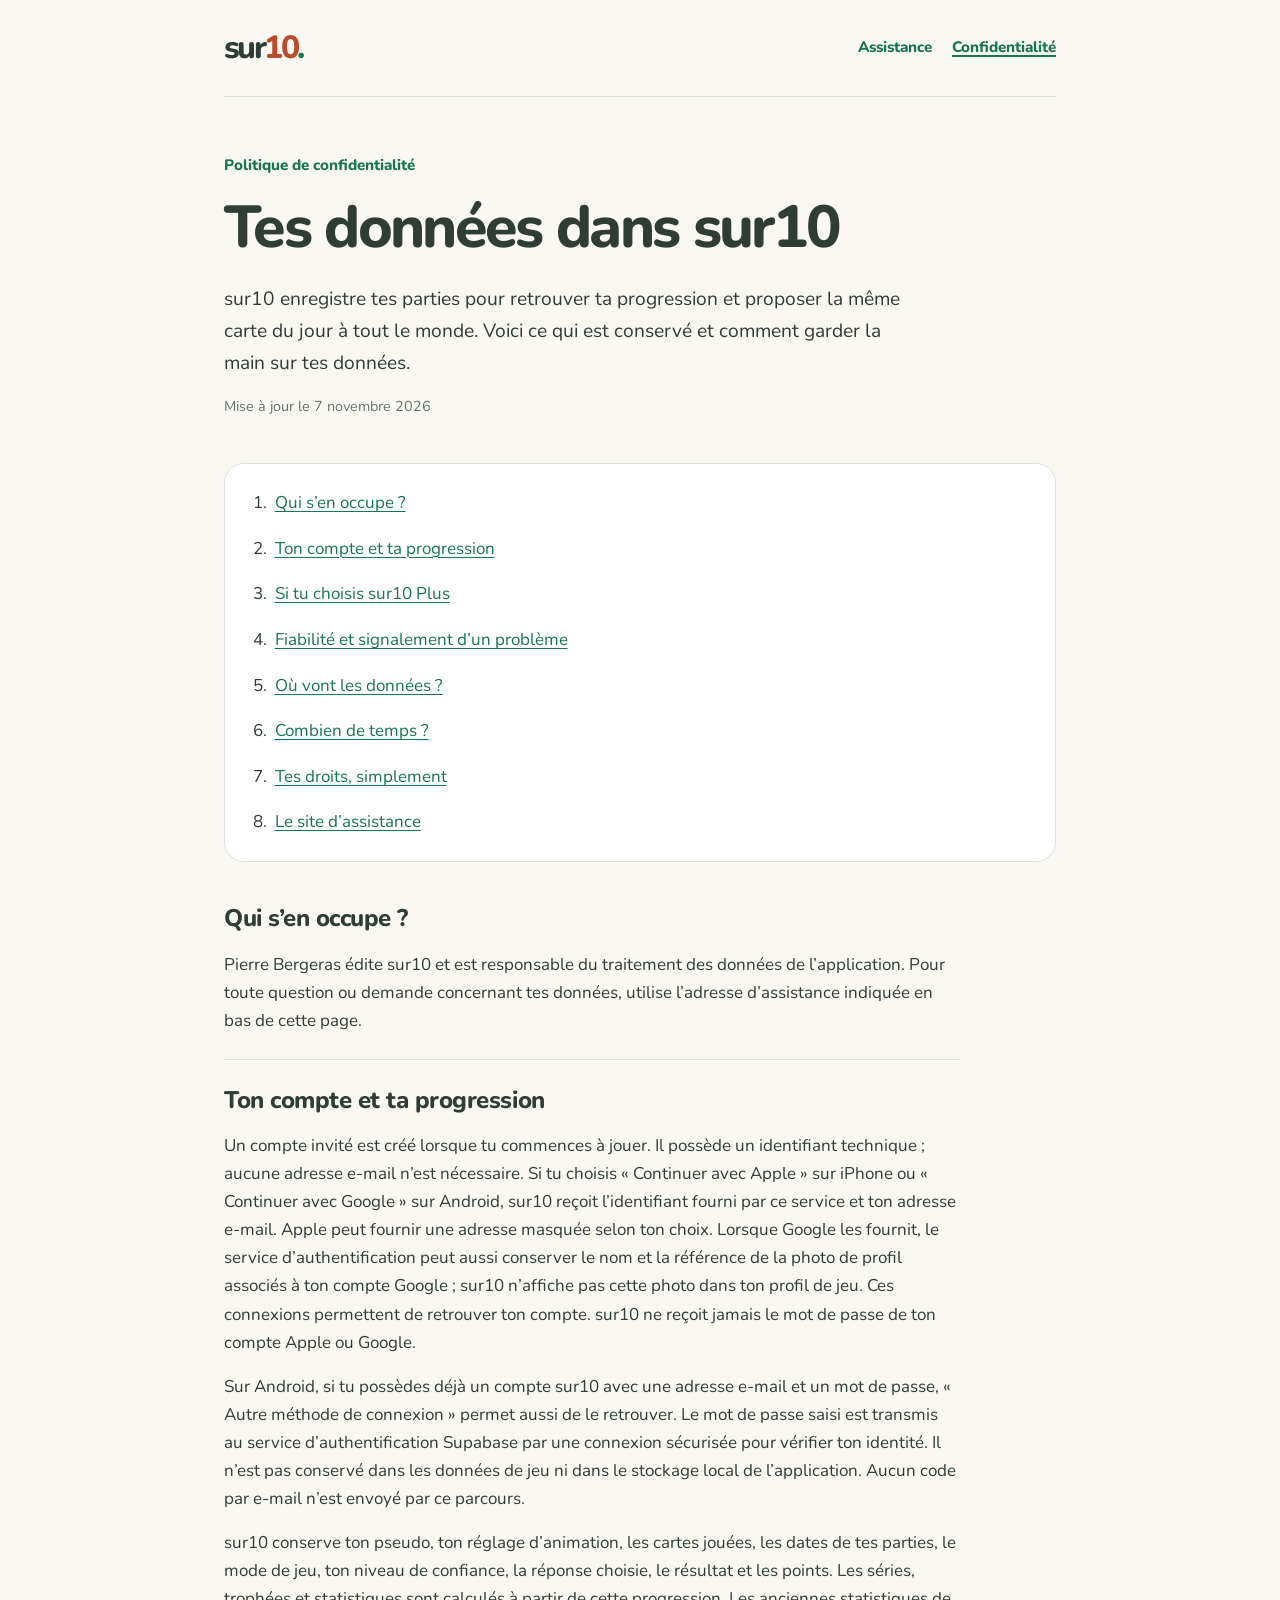
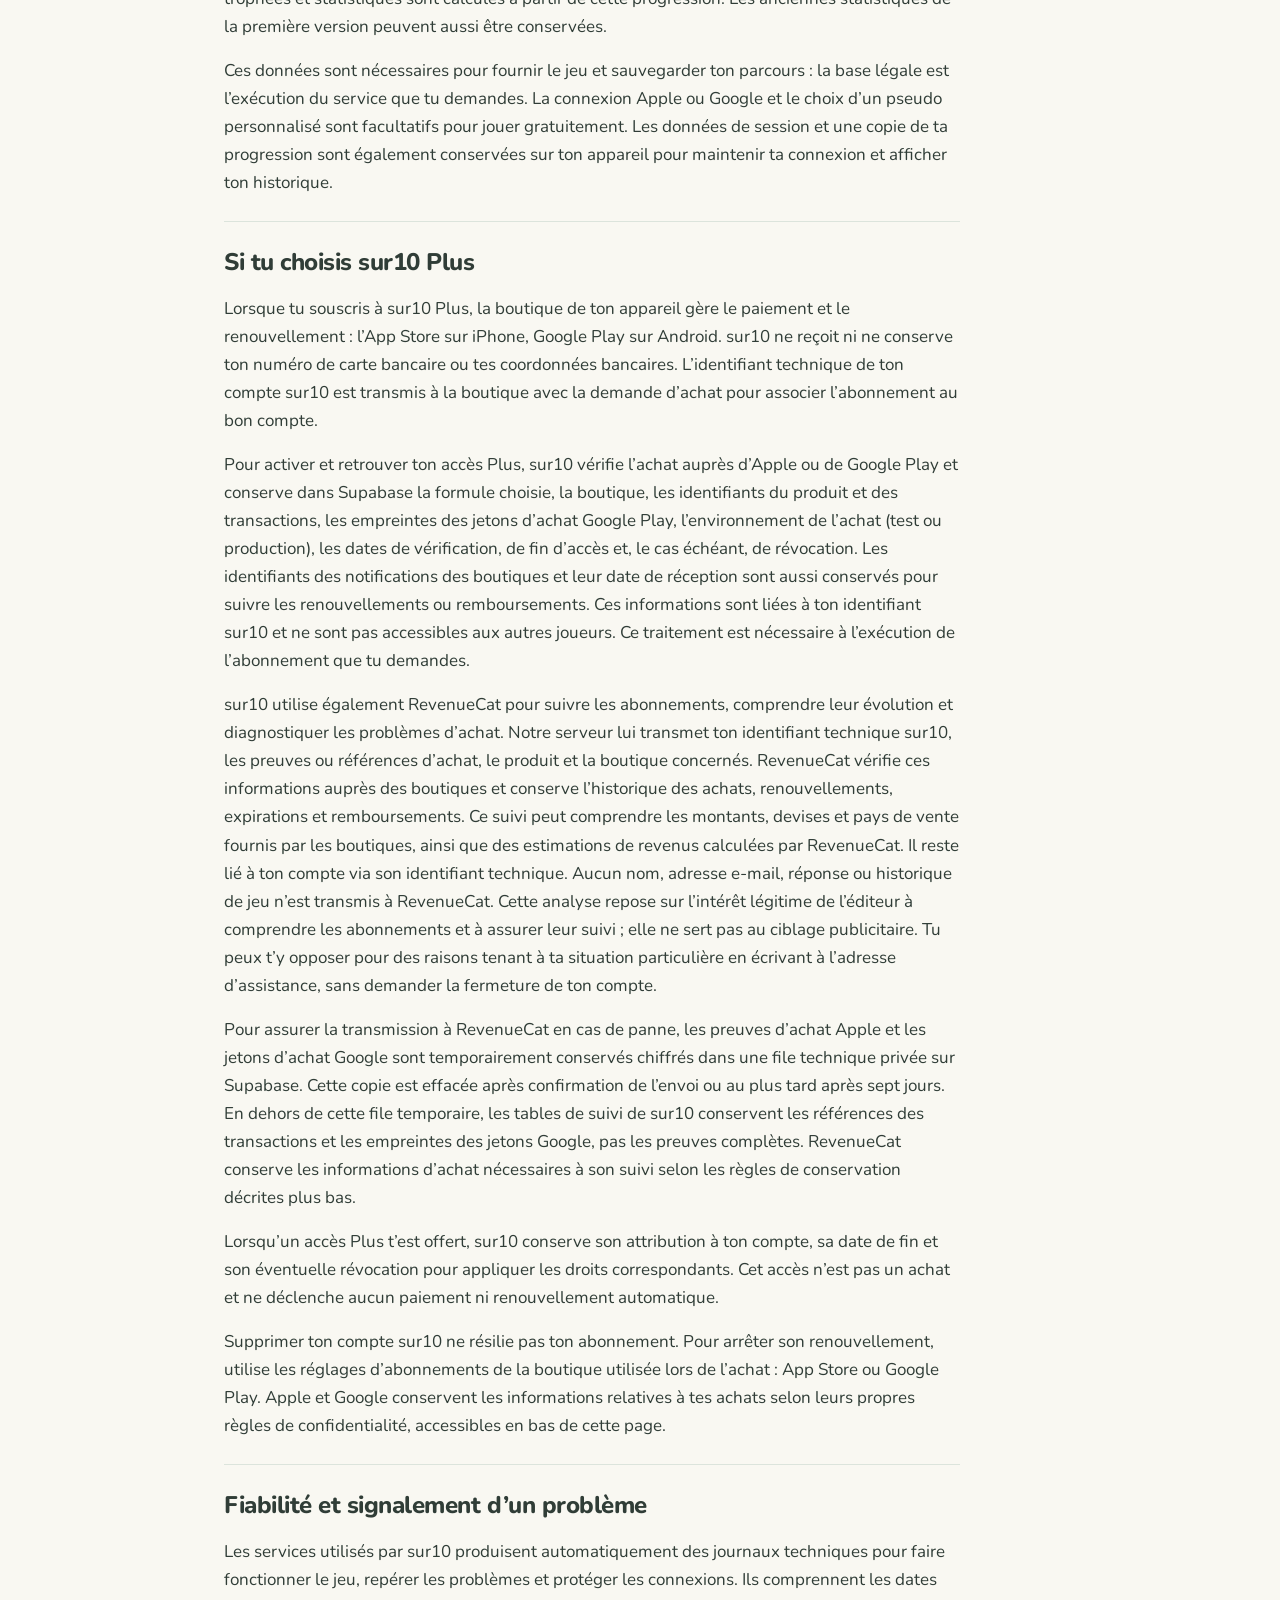
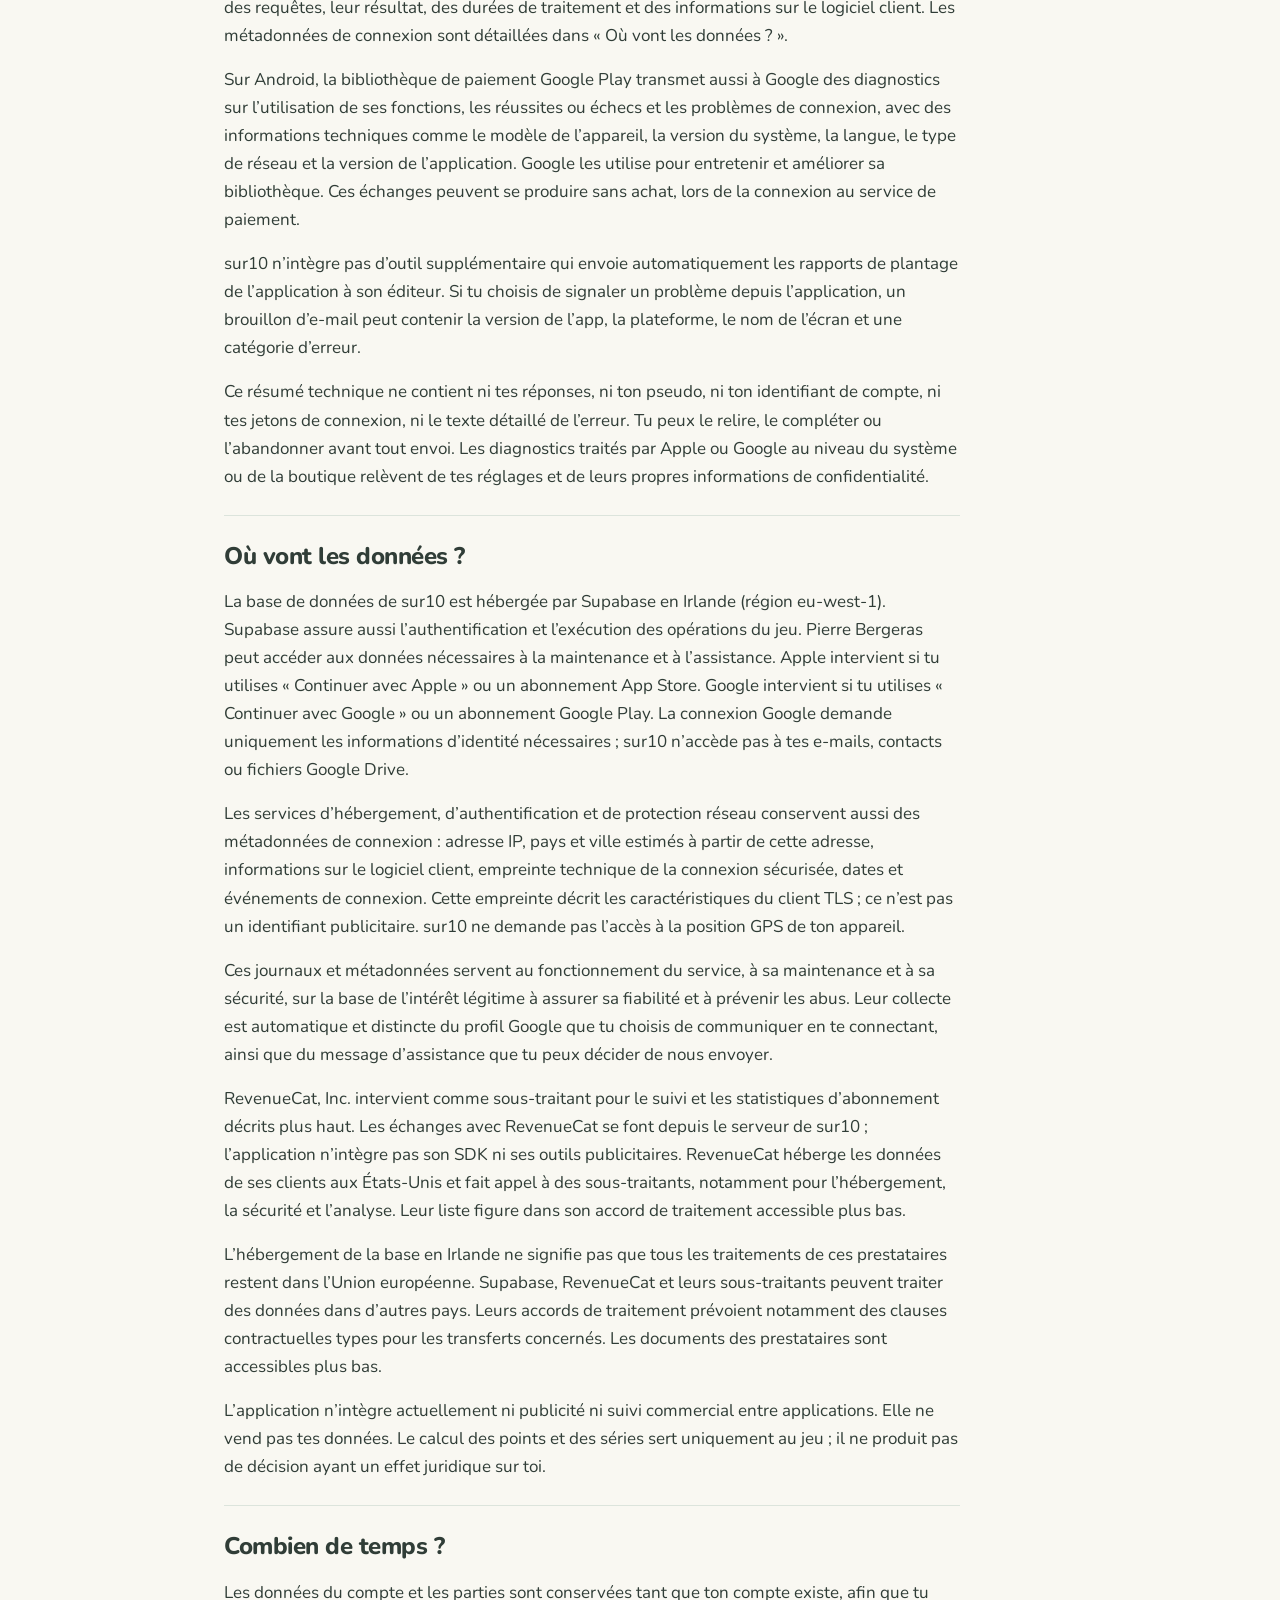
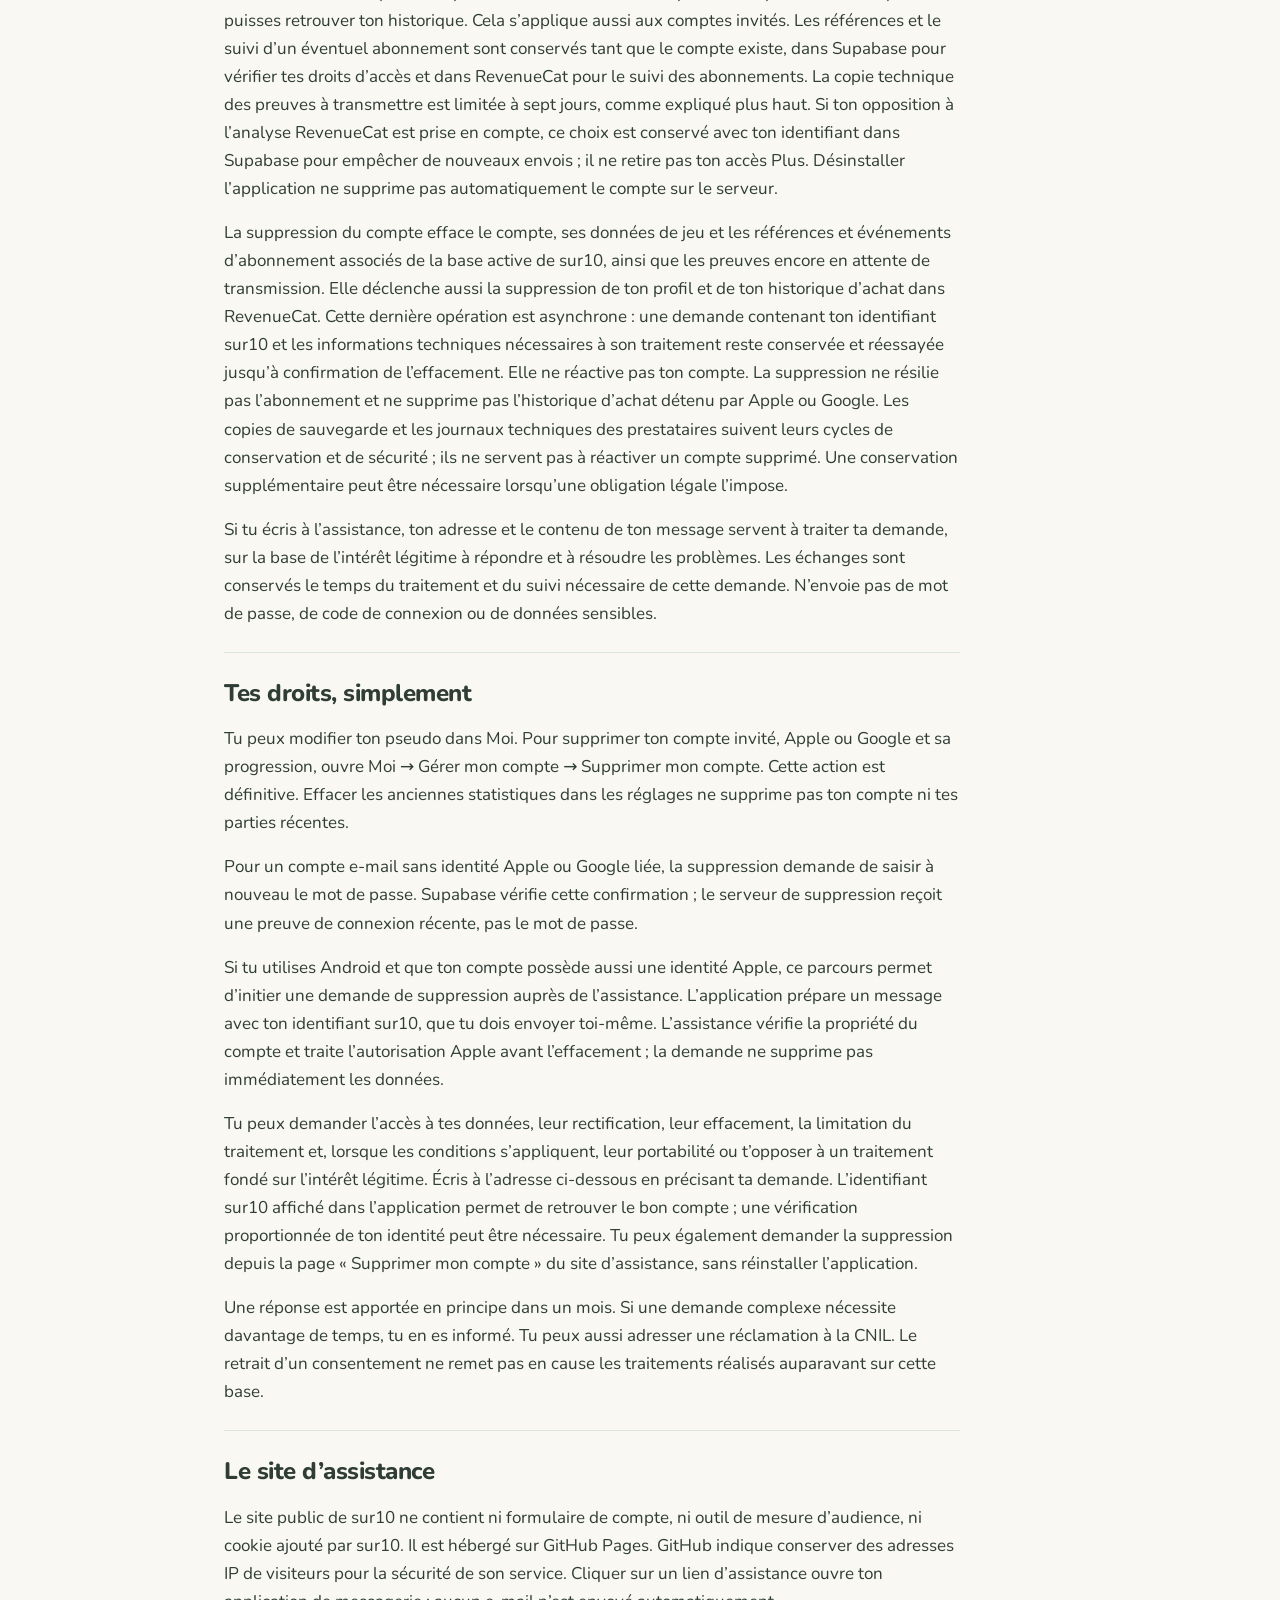
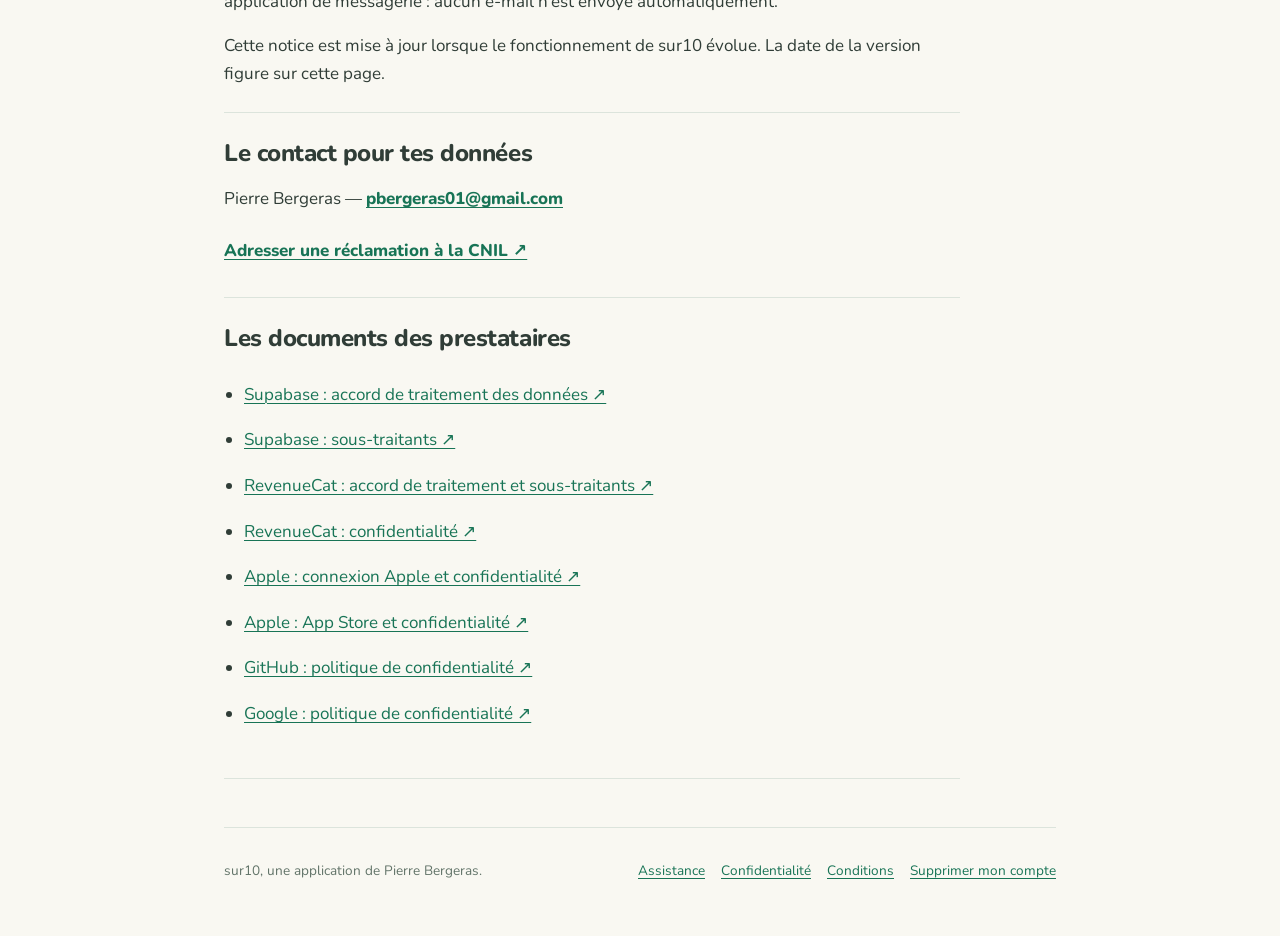
==== commit 2e2347cc: "Document RevenueCat subscription analytics and erasure" ====
--- a/privacy.html
+++ b/privacy.html
@@ -24,20 +24,20 @@
       <p class="eyebrow">Politique de confidentialité</p>
       <h1>Tes données dans sur10</h1>
       <p class="lead">sur10 enregistre tes parties pour retrouver ta progression et proposer la même carte du jour à tout le monde. Voici ce qui est conservé et comment garder la main sur tes données.</p>
-      <p class="updated">Mise à jour le <time datetime="2026-11-06">6 novembre 2026</time></p>
+      <p class="updated">Mise à jour le <time datetime="2026-11-07">7 novembre 2026</time></p>
     </div>
     <nav class="contents" aria-label="Sommaire de la politique"><ol><li><a href="#responsable">Qui s’en occupe ?</a></li><li><a href="#compte">Ton compte et ta progression</a></li><li><a href="#abonnement">Si tu choisis sur10 Plus</a></li><li><a href="#diagnostics">Fiabilité et signalement d’un problème</a></li><li><a href="#destinataires">Où vont les données ?</a></li><li><a href="#conservation">Combien de temps ?</a></li><li><a href="#droits">Tes droits, simplement</a></li><li><a href="#site">Le site d’assistance</a></li></ol></nav>
     <div class="article">
       <section id="responsable"><h2>Qui s’en occupe ?</h2><p>Pierre Bergeras édite sur10 et est responsable du traitement des données de l’application. Pour toute question ou demande concernant tes données, utilise l’adresse d’assistance indiquée en bas de cette page.</p></section>
       <section id="compte"><h2>Ton compte et ta progression</h2><p>Un compte invité est créé lorsque tu commences à jouer. Il possède un identifiant technique ; aucune adresse e-mail n’est nécessaire. Si tu choisis « Continuer avec Apple » sur iPhone ou « Continuer avec Google » sur Android, sur10 reçoit l’identifiant fourni par ce service et ton adresse e-mail. Apple peut fournir une adresse masquée selon ton choix. Lorsque Google les fournit, le service d’authentification peut aussi conserver le nom et la référence de la photo de profil associés à ton compte Google ; sur10 n’affiche pas cette photo dans ton profil de jeu. Ces connexions permettent de retrouver ton compte. sur10 ne reçoit jamais le mot de passe de ton compte Apple ou Google.</p><p>Sur Android, si tu possèdes déjà un compte sur10 avec une adresse e-mail et un mot de passe, « Autre méthode de connexion » permet aussi de le retrouver. Le mot de passe saisi est transmis au service d’authentification Supabase par une connexion sécurisée pour vérifier ton identité. Il n’est pas conservé dans les données de jeu ni dans le stockage local de l’application. Aucun code par e-mail n’est envoyé par ce parcours.</p><p>sur10 conserve ton pseudo, ton réglage d’animation, les cartes jouées, les dates de tes parties, le mode de jeu, ton niveau de confiance, la réponse choisie, le résultat et les points. Les séries, trophées et statistiques sont calculés à partir de cette progression. Les anciennes statistiques de la première version peuvent aussi être conservées.</p><p>Ces données sont nécessaires pour fournir le jeu et sauvegarder ton parcours : la base légale est l’exécution du service que tu demandes. La connexion Apple ou Google et le choix d’un pseudo personnalisé sont facultatifs pour jouer gratuitement. Les données de session et une copie de ta progression sont également conservées sur ton appareil pour maintenir ta connexion et afficher ton historique.</p></section>
-      <section id="abonnement"><h2>Si tu choisis sur10 Plus</h2><p>Lorsque tu souscris à sur10 Plus, la boutique de ton appareil gère le paiement et le renouvellement : l’App Store sur iPhone, Google Play sur Android. sur10 ne reçoit ni ne conserve ton numéro de carte bancaire ou tes coordonnées bancaires. L’identifiant technique de ton compte sur10 est transmis à la boutique avec la demande d’achat pour associer l’abonnement au bon compte.</p><p>Pour activer et retrouver ton accès Plus, sur10 vérifie l’achat auprès d’Apple ou de Google Play et conserve dans Supabase la formule choisie, la boutique, les identifiants du produit et des transactions, les empreintes des jetons d’achat Google Play, l’environnement de l’achat (test ou production), les dates de vérification, de fin d’accès et, le cas échéant, de révocation. Les identifiants des notifications des boutiques et leur date de réception sont aussi conservés pour suivre les renouvellements ou remboursements. Ces informations sont liées à ton identifiant sur10. Les jetons d’achat sont utilisés pour vérifier les achats auprès de Google ; seules leurs empreintes sont conservées dans la base. Ils ne sont pas accessibles aux autres joueurs. Ce traitement est nécessaire à l’exécution de l’abonnement que tu demandes.</p><p>Lorsqu’un accès Plus t’est offert, sur10 conserve son attribution à ton compte, sa date de fin et son éventuelle révocation pour appliquer les droits correspondants. Cet accès n’est pas un achat et ne déclenche aucun paiement ni renouvellement automatique.</p><p>Supprimer ton compte sur10 ne résilie pas ton abonnement. Pour arrêter son renouvellement, utilise les réglages d’abonnements de la boutique utilisée lors de l’achat : App Store ou Google Play. Apple et Google conservent les informations relatives à tes achats selon leurs propres règles de confidentialité, accessibles en bas de cette page.</p></section>
+      <section id="abonnement"><h2>Si tu choisis sur10 Plus</h2><p>Lorsque tu souscris à sur10 Plus, la boutique de ton appareil gère le paiement et le renouvellement : l’App Store sur iPhone, Google Play sur Android. sur10 ne reçoit ni ne conserve ton numéro de carte bancaire ou tes coordonnées bancaires. L’identifiant technique de ton compte sur10 est transmis à la boutique avec la demande d’achat pour associer l’abonnement au bon compte.</p><p>Pour activer et retrouver ton accès Plus, sur10 vérifie l’achat auprès d’Apple ou de Google Play et conserve dans Supabase la formule choisie, la boutique, les identifiants du produit et des transactions, les empreintes des jetons d’achat Google Play, l’environnement de l’achat (test ou production), les dates de vérification, de fin d’accès et, le cas échéant, de révocation. Les identifiants des notifications des boutiques et leur date de réception sont aussi conservés pour suivre les renouvellements ou remboursements. Ces informations sont liées à ton identifiant sur10 et ne sont pas accessibles aux autres joueurs. Ce traitement est nécessaire à l’exécution de l’abonnement que tu demandes.</p><p>sur10 utilise également RevenueCat pour suivre les abonnements, comprendre leur évolution et diagnostiquer les problèmes d’achat. Notre serveur lui transmet ton identifiant technique sur10, les preuves ou références d’achat, le produit et la boutique concernés. RevenueCat vérifie ces informations auprès des boutiques et conserve l’historique des achats, renouvellements, expirations et remboursements. Ce suivi peut comprendre les montants, devises et pays de vente fournis par les boutiques, ainsi que des estimations de revenus calculées par RevenueCat. Il reste lié à ton compte via son identifiant technique. Aucun nom, adresse e-mail, réponse ou historique de jeu n’est transmis à RevenueCat. Cette analyse repose sur l’intérêt légitime de l’éditeur à comprendre les abonnements et à assurer leur suivi ; elle ne sert pas au ciblage publicitaire. Tu peux t’y opposer pour des raisons tenant à ta situation particulière en écrivant à l’adresse d’assistance, sans demander la fermeture de ton compte.</p><p>Pour assurer la transmission à RevenueCat en cas de panne, les preuves d’achat Apple et les jetons d’achat Google sont temporairement conservés chiffrés dans une file technique privée sur Supabase. Cette copie est effacée après confirmation de l’envoi ou au plus tard après sept jours. En dehors de cette file temporaire, les tables de suivi de sur10 conservent les références des transactions et les empreintes des jetons Google, pas les preuves complètes. RevenueCat conserve les informations d’achat nécessaires à son suivi selon les règles de conservation décrites plus bas.</p><p>Lorsqu’un accès Plus t’est offert, sur10 conserve son attribution à ton compte, sa date de fin et son éventuelle révocation pour appliquer les droits correspondants. Cet accès n’est pas un achat et ne déclenche aucun paiement ni renouvellement automatique.</p><p>Supprimer ton compte sur10 ne résilie pas ton abonnement. Pour arrêter son renouvellement, utilise les réglages d’abonnements de la boutique utilisée lors de l’achat : App Store ou Google Play. Apple et Google conservent les informations relatives à tes achats selon leurs propres règles de confidentialité, accessibles en bas de cette page.</p></section>
       <section id="diagnostics"><h2>Fiabilité et signalement d’un problème</h2><p>Les services utilisés par sur10 produisent automatiquement des journaux techniques pour faire fonctionner le jeu, repérer les problèmes et protéger les connexions. Ils comprennent les dates des requêtes, leur résultat, des durées de traitement et des informations sur le logiciel client. Les métadonnées de connexion sont détaillées dans « Où vont les données ? ».</p><p>Sur Android, la bibliothèque de paiement Google Play transmet aussi à Google des diagnostics sur l’utilisation de ses fonctions, les réussites ou échecs et les problèmes de connexion, avec des informations techniques comme le modèle de l’appareil, la version du système, la langue, le type de réseau et la version de l’application. Google les utilise pour entretenir et améliorer sa bibliothèque. Ces échanges peuvent se produire sans achat, lors de la connexion au service de paiement.</p><p>sur10 n’intègre pas d’outil supplémentaire qui envoie automatiquement les rapports de plantage de l’application à son éditeur. Si tu choisis de signaler un problème depuis l’application, un brouillon d’e-mail peut contenir la version de l’app, la plateforme, le nom de l’écran et une catégorie d’erreur.</p><p>Ce résumé technique ne contient ni tes réponses, ni ton pseudo, ni ton identifiant de compte, ni tes jetons de connexion, ni le texte détaillé de l’erreur. Tu peux le relire, le compléter ou l’abandonner avant tout envoi. Les diagnostics traités par Apple ou Google au niveau du système ou de la boutique relèvent de tes réglages et de leurs propres informations de confidentialité.</p></section>
-      <section id="destinataires"><h2>Où vont les données ?</h2><p>La base de données de sur10 est hébergée par Supabase en Irlande (région eu-west-1). Supabase assure aussi l’authentification et l’exécution des opérations du jeu. Pierre Bergeras peut accéder aux données nécessaires à la maintenance et à l’assistance. Apple intervient si tu utilises « Continuer avec Apple » ou un abonnement App Store. Google intervient si tu utilises « Continuer avec Google » ou un abonnement Google Play. La connexion Google demande uniquement les informations d’identité nécessaires ; sur10 n’accède pas à tes e-mails, contacts ou fichiers Google Drive.</p><p>Les services d’hébergement, d’authentification et de protection réseau conservent aussi des métadonnées de connexion : adresse IP, pays et ville estimés à partir de cette adresse, informations sur le logiciel client, empreinte technique de la connexion sécurisée, dates et événements de connexion. Cette empreinte décrit les caractéristiques du client TLS ; ce n’est pas un identifiant publicitaire. sur10 ne demande pas l’accès à la position GPS de ton appareil.</p><p>Ces journaux et métadonnées servent au fonctionnement du service, à sa maintenance et à sa sécurité, sur la base de l’intérêt légitime à assurer sa fiabilité et à prévenir les abus. Leur collecte est automatique et distincte du profil Google que tu choisis de communiquer en te connectant, ainsi que du message d’assistance que tu peux décider de nous envoyer.</p><p>L’hébergement de la base en Irlande ne signifie pas que tous les traitements de ces prestataires restent dans l’Union européenne. Supabase et ses sous-traitants peuvent traiter des données dans d’autres pays ; son accord de traitement prévoit notamment des clauses contractuelles types pour les transferts concernés. Les documents des prestataires sont accessibles plus bas.</p><p>L’application n’intègre actuellement ni publicité ni suivi commercial entre applications. Elle ne vend pas tes données. Le calcul des points et des séries sert uniquement au jeu ; il ne produit pas de décision ayant un effet juridique sur toi.</p></section>
-      <section id="conservation"><h2>Combien de temps ?</h2><p>Les données du compte et les parties sont conservées tant que ton compte existe, afin que tu puisses retrouver ton historique. Cela s’applique aussi aux comptes invités. Les références et le suivi d’un éventuel abonnement sont conservés tant que le compte existe pour vérifier tes droits d’accès. Désinstaller l’application ne supprime pas automatiquement le compte sur le serveur.</p><p>La suppression du compte efface le compte, ses données de jeu et les références et événements d’abonnement associés de la base active de sur10. Elle ne supprime pas l’historique d’achat détenu par Apple ou Google. Les copies de sauvegarde et les journaux techniques des prestataires suivent leurs cycles de conservation et de sécurité ; ils ne servent pas à réactiver un compte supprimé. Une conservation supplémentaire peut être nécessaire lorsqu’une obligation légale l’impose.</p><p>Si tu écris à l’assistance, ton adresse et le contenu de ton message servent à traiter ta demande, sur la base de l’intérêt légitime à répondre et à résoudre les problèmes. Les échanges sont conservés le temps du traitement et du suivi nécessaire de cette demande. N’envoie pas de mot de passe, de code de connexion ou de données sensibles.</p></section>
+      <section id="destinataires"><h2>Où vont les données ?</h2><p>La base de données de sur10 est hébergée par Supabase en Irlande (région eu-west-1). Supabase assure aussi l’authentification et l’exécution des opérations du jeu. Pierre Bergeras peut accéder aux données nécessaires à la maintenance et à l’assistance. Apple intervient si tu utilises « Continuer avec Apple » ou un abonnement App Store. Google intervient si tu utilises « Continuer avec Google » ou un abonnement Google Play. La connexion Google demande uniquement les informations d’identité nécessaires ; sur10 n’accède pas à tes e-mails, contacts ou fichiers Google Drive.</p><p>Les services d’hébergement, d’authentification et de protection réseau conservent aussi des métadonnées de connexion : adresse IP, pays et ville estimés à partir de cette adresse, informations sur le logiciel client, empreinte technique de la connexion sécurisée, dates et événements de connexion. Cette empreinte décrit les caractéristiques du client TLS ; ce n’est pas un identifiant publicitaire. sur10 ne demande pas l’accès à la position GPS de ton appareil.</p><p>Ces journaux et métadonnées servent au fonctionnement du service, à sa maintenance et à sa sécurité, sur la base de l’intérêt légitime à assurer sa fiabilité et à prévenir les abus. Leur collecte est automatique et distincte du profil Google que tu choisis de communiquer en te connectant, ainsi que du message d’assistance que tu peux décider de nous envoyer.</p><p>RevenueCat, Inc. intervient comme sous-traitant pour le suivi et les statistiques d’abonnement décrits plus haut. Les échanges avec RevenueCat se font depuis le serveur de sur10 ; l’application n’intègre pas son SDK ni ses outils publicitaires. RevenueCat héberge les données de ses clients aux États-Unis et fait appel à des sous-traitants, notamment pour l’hébergement, la sécurité et l’analyse. Leur liste figure dans son accord de traitement accessible plus bas.</p><p>L’hébergement de la base en Irlande ne signifie pas que tous les traitements de ces prestataires restent dans l’Union européenne. Supabase, RevenueCat et leurs sous-traitants peuvent traiter des données dans d’autres pays. Leurs accords de traitement prévoient notamment des clauses contractuelles types pour les transferts concernés. Les documents des prestataires sont accessibles plus bas.</p><p>L’application n’intègre actuellement ni publicité ni suivi commercial entre applications. Elle ne vend pas tes données. Le calcul des points et des séries sert uniquement au jeu ; il ne produit pas de décision ayant un effet juridique sur toi.</p></section>
+      <section id="conservation"><h2>Combien de temps ?</h2><p>Les données du compte et les parties sont conservées tant que ton compte existe, afin que tu puisses retrouver ton historique. Cela s’applique aussi aux comptes invités. Les références et le suivi d’un éventuel abonnement sont conservés tant que le compte existe, dans Supabase pour vérifier tes droits d’accès et dans RevenueCat pour le suivi des abonnements. La copie technique des preuves à transmettre est limitée à sept jours, comme expliqué plus haut. Si ton opposition à l’analyse RevenueCat est prise en compte, ce choix est conservé avec ton identifiant dans Supabase pour empêcher de nouveaux envois ; il ne retire pas ton accès Plus. Désinstaller l’application ne supprime pas automatiquement le compte sur le serveur.</p><p>La suppression du compte efface le compte, ses données de jeu et les références et événements d’abonnement associés de la base active de sur10, ainsi que les preuves encore en attente de transmission. Elle déclenche aussi la suppression de ton profil et de ton historique d’achat dans RevenueCat. Cette dernière opération est asynchrone : une demande contenant ton identifiant sur10 et les informations techniques nécessaires à son traitement reste conservée et réessayée jusqu’à confirmation de l’effacement. Elle ne réactive pas ton compte. La suppression ne résilie pas l’abonnement et ne supprime pas l’historique d’achat détenu par Apple ou Google. Les copies de sauvegarde et les journaux techniques des prestataires suivent leurs cycles de conservation et de sécurité ; ils ne servent pas à réactiver un compte supprimé. Une conservation supplémentaire peut être nécessaire lorsqu’une obligation légale l’impose.</p><p>Si tu écris à l’assistance, ton adresse et le contenu de ton message servent à traiter ta demande, sur la base de l’intérêt légitime à répondre et à résoudre les problèmes. Les échanges sont conservés le temps du traitement et du suivi nécessaire de cette demande. N’envoie pas de mot de passe, de code de connexion ou de données sensibles.</p></section>
       <section id="droits"><h2>Tes droits, simplement</h2><p>Tu peux modifier ton pseudo dans Moi. Pour supprimer ton compte invité, Apple ou Google et sa progression, ouvre Moi → Gérer mon compte → Supprimer mon compte. Cette action est définitive. Effacer les anciennes statistiques dans les réglages ne supprime pas ton compte ni tes parties récentes.</p><p>Pour un compte e-mail sans identité Apple ou Google liée, la suppression demande de saisir à nouveau le mot de passe. Supabase vérifie cette confirmation ; le serveur de suppression reçoit une preuve de connexion récente, pas le mot de passe.</p><p>Si tu utilises Android et que ton compte possède aussi une identité Apple, ce parcours permet d’initier une demande de suppression auprès de l’assistance. L’application prépare un message avec ton identifiant sur10, que tu dois envoyer toi-même. L’assistance vérifie la propriété du compte et traite l’autorisation Apple avant l’effacement ; la demande ne supprime pas immédiatement les données.</p><p>Tu peux demander l’accès à tes données, leur rectification, leur effacement, la limitation du traitement et, lorsque les conditions s’appliquent, leur portabilité ou t’opposer à un traitement fondé sur l’intérêt légitime. Écris à l’adresse ci-dessous en précisant ta demande. L’identifiant sur10 affiché dans l’application permet de retrouver le bon compte ; une vérification proportionnée de ton identité peut être nécessaire. Tu peux également demander la suppression depuis la page « Supprimer mon compte » du site d’assistance, sans réinstaller l’application.</p><p>Une réponse est apportée en principe dans un mois. Si une demande complexe nécessite davantage de temps, tu en es informé. Tu peux aussi adresser une réclamation à la CNIL. Le retrait d’un consentement ne remet pas en cause les traitements réalisés auparavant sur cette base.</p></section>
       <section id="site"><h2>Le site d’assistance</h2><p>Le site public de sur10 ne contient ni formulaire de compte, ni outil de mesure d’audience, ni cookie ajouté par sur10. Il est hébergé sur GitHub Pages. GitHub indique conserver des adresses IP de visiteurs pour la sécurité de son service. Cliquer sur un lien d’assistance ouvre ton application de messagerie : aucun e-mail n’est envoyé automatiquement.</p><p>Cette notice est mise à jour lorsque le fonctionnement de sur10 évolue. La date de la version figure sur cette page.</p></section>
       <section id="contact"><h2>Le contact pour tes données</h2><p>Pierre Bergeras — <a class="contact-address" href="mailto:pbergeras01@gmail.com?subject=sur10%20%E2%80%94%20Assistance">pbergeras01@gmail.com</a></p><p><a class="text-link" href="https://www.cnil.fr/fr/adresser-une-plainte">Adresser une réclamation à la CNIL <span aria-hidden="true">↗</span></a></p></section>
-      <section id="prestataires"><h2>Les documents des prestataires</h2><ul class="provider-links"><li><a href="https://supabase.com/legal/customer-resources/data-processing-addendum">Supabase : accord de traitement des données <span aria-hidden="true">↗</span></a></li><li><a href="https://supabase.com/legal/customer-resources/subprocessor-list">Supabase : sous-traitants <span aria-hidden="true">↗</span></a></li><li><a href="https://www.apple.com/legal/privacy/data/fr/sign-in-with-apple/">Apple : connexion Apple et confidentialité <span aria-hidden="true">↗</span></a></li><li><a href="https://www.apple.com/legal/privacy/data/fr/app-store/">Apple : App Store et confidentialité <span aria-hidden="true">↗</span></a></li><li><a href="https://docs.github.com/fr/site-policy/privacy-policies/github-general-privacy-statement">GitHub : politique de confidentialité <span aria-hidden="true">↗</span></a></li><li><a href="https://policies.google.com/privacy?hl=fr">Google : politique de confidentialité <span aria-hidden="true">↗</span></a></li></ul></section>
+      <section id="prestataires"><h2>Les documents des prestataires</h2><ul class="provider-links"><li><a href="https://supabase.com/legal/customer-resources/data-processing-addendum">Supabase : accord de traitement des données <span aria-hidden="true">↗</span></a></li><li><a href="https://supabase.com/legal/customer-resources/subprocessor-list">Supabase : sous-traitants <span aria-hidden="true">↗</span></a></li><li><a href="https://www.revenuecat.com/dpa">RevenueCat : accord de traitement et sous-traitants <span aria-hidden="true">↗</span></a></li><li><a href="https://www.revenuecat.com/privacy">RevenueCat : confidentialité <span aria-hidden="true">↗</span></a></li><li><a href="https://www.apple.com/legal/privacy/data/fr/sign-in-with-apple/">Apple : connexion Apple et confidentialité <span aria-hidden="true">↗</span></a></li><li><a href="https://www.apple.com/legal/privacy/data/fr/app-store/">Apple : App Store et confidentialité <span aria-hidden="true">↗</span></a></li><li><a href="https://docs.github.com/fr/site-policy/privacy-policies/github-general-privacy-statement">GitHub : politique de confidentialité <span aria-hidden="true">↗</span></a></li><li><a href="https://policies.google.com/privacy?hl=fr">Google : politique de confidentialité <span aria-hidden="true">↗</span></a></li></ul></section>
     </div>
   </main>
   <footer class="site-footer">
